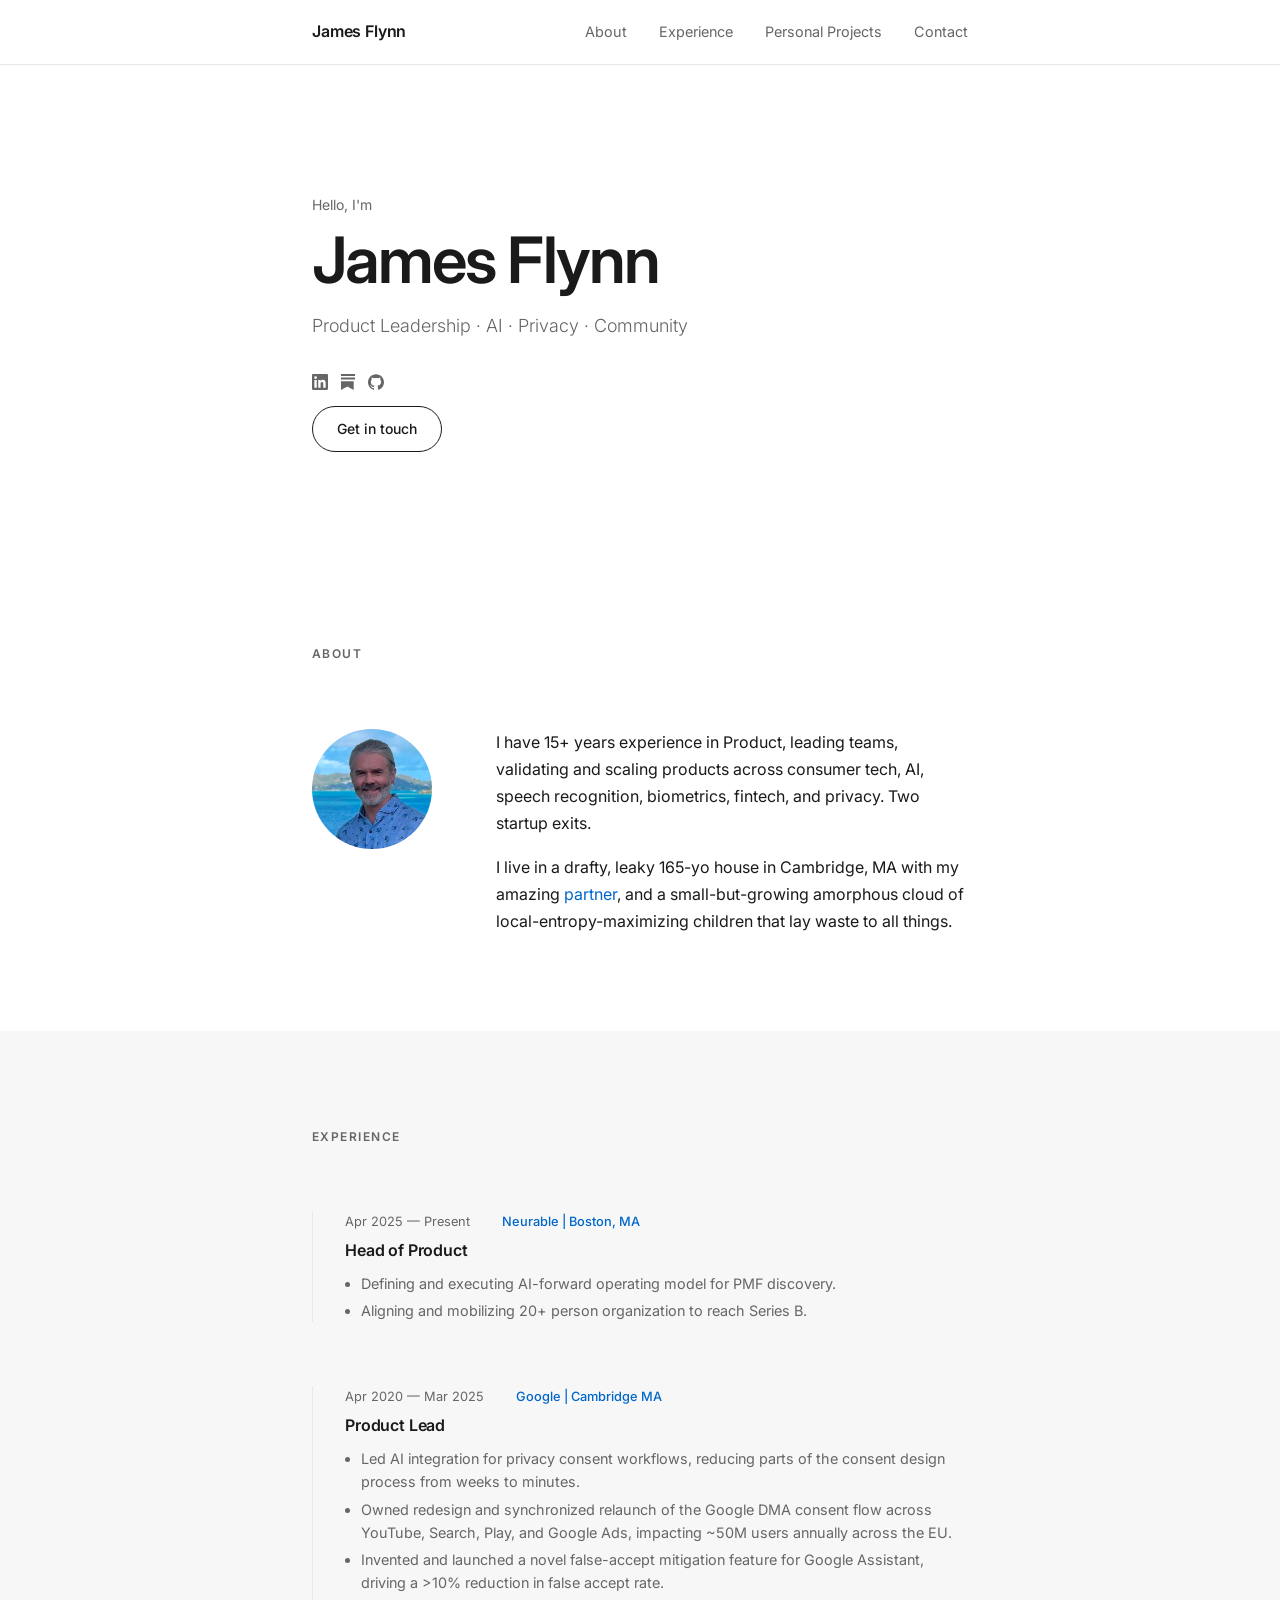
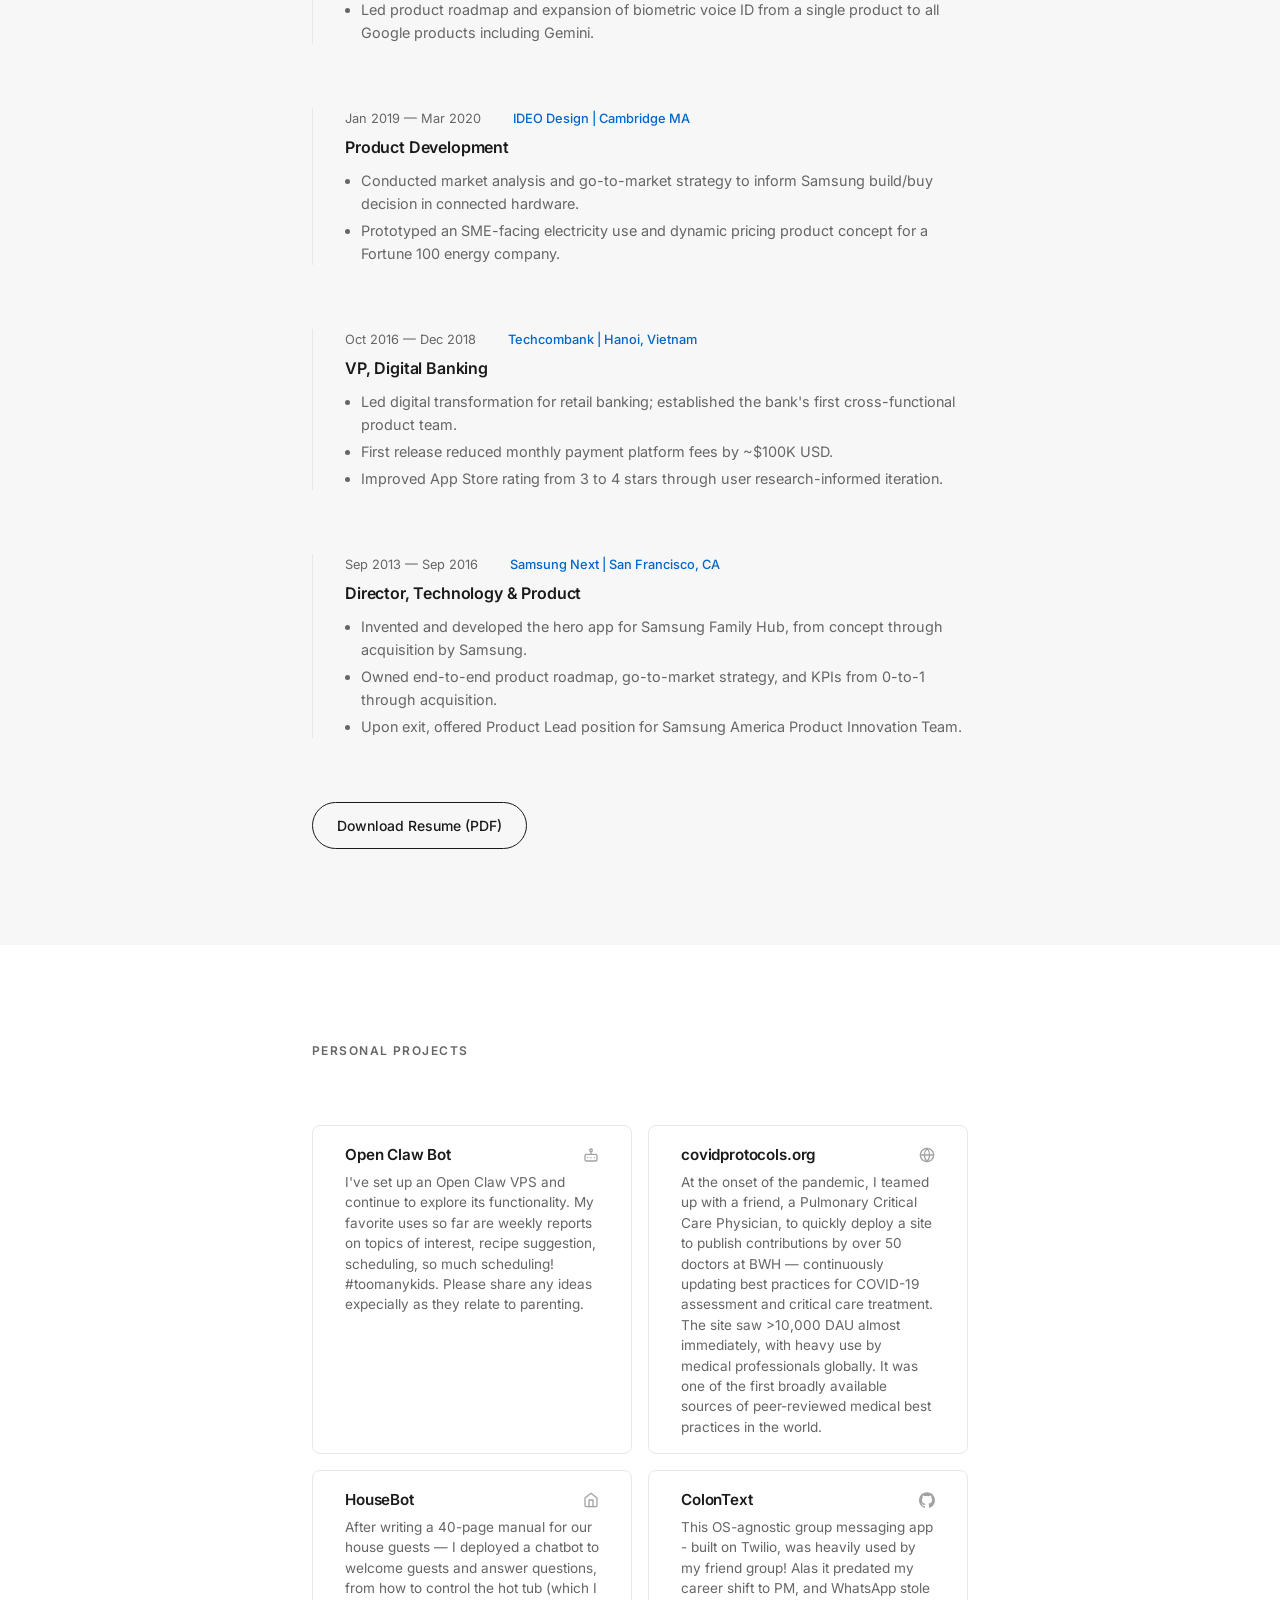
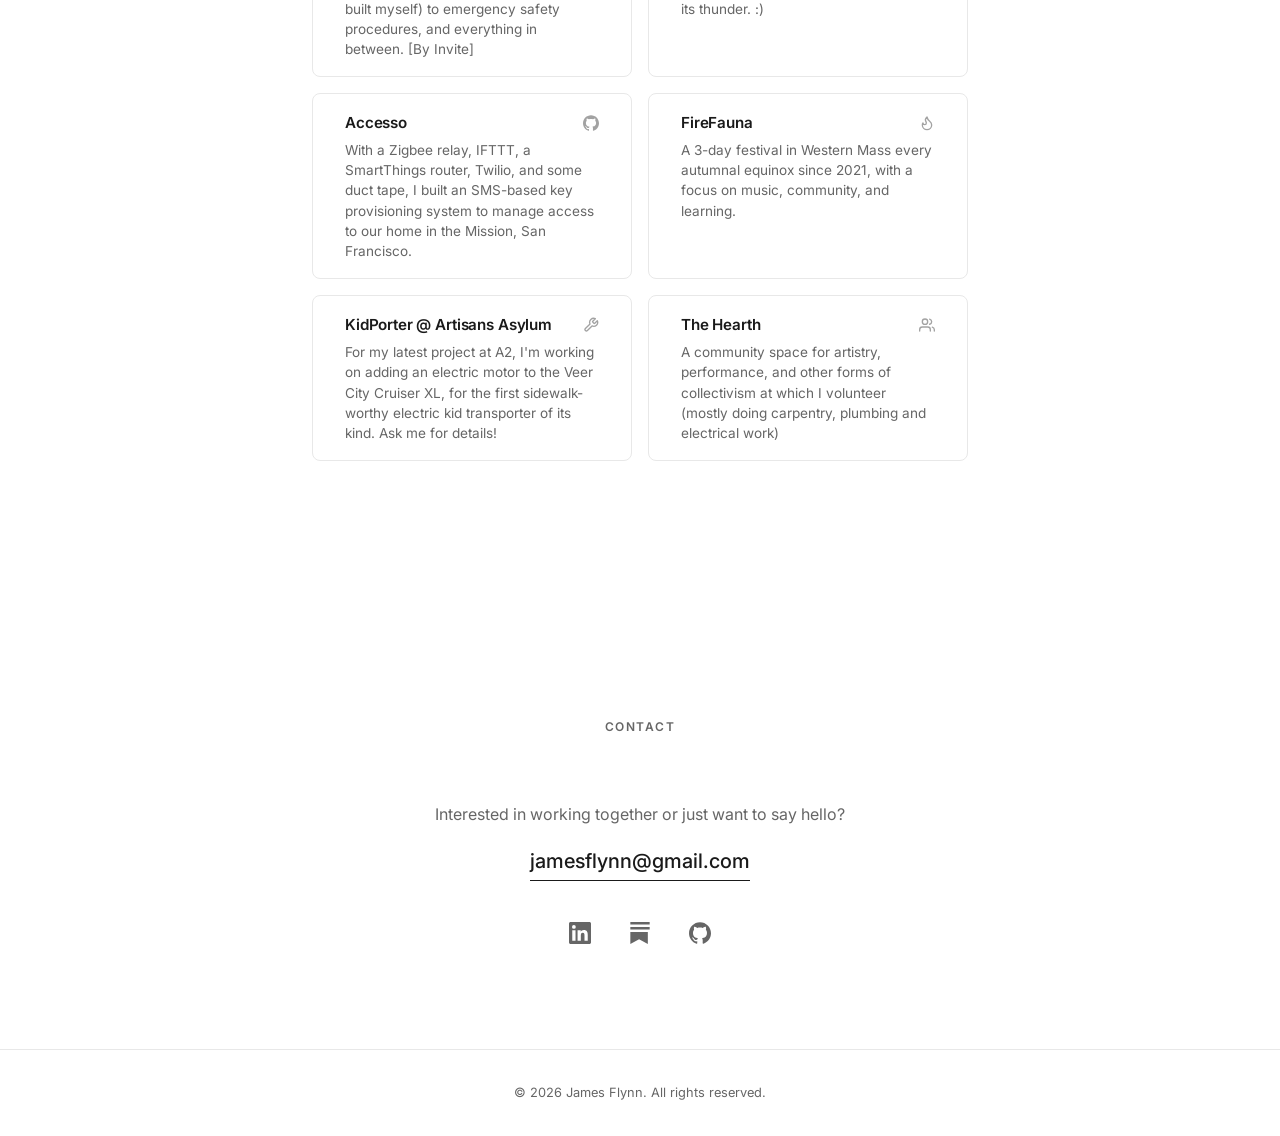
==== index.html @ 08abe05c "updates" ====
<!DOCTYPE html>
<html lang="en">
<head>
<!-- Google tag (gtag.js) -->
<script async src="https://www.googletagmanager.com/gtag/js?id=G-514E6JR3HV"></script>
<script>
  window.dataLayer = window.dataLayer || [];
  function gtag(){dataLayer.push(arguments);}
  gtag('js', new Date());

  gtag('config', 'G-514E6JR3HV');
</script>
  
  <meta charset="UTF-8">
  <meta name="viewport" content="width=device-width, initial-scale=1.0">
  <meta name="description" content="James Flynn — Product Leader &amp; AI Strategist">
  <title>James Flynn</title>
  <link rel="preconnect" href="https://fonts.googleapis.com">
  <link rel="preconnect" href="https://fonts.gstatic.com" crossorigin>
  <link href="https://fonts.googleapis.com/css2?family=Inter:wght@300;400;500;600&display=swap" rel="stylesheet">
  <link rel="stylesheet" href="style.css">
</head>
<body>

  <!-- Navigation -->
  <header class="site-header">
    <nav class="nav container">
      <a href="#" class="nav-logo">James Flynn</a>
      <button class="nav-toggle" aria-label="Toggle navigation" aria-expanded="false">
        <span></span>
        <span></span>
        <span></span>
      </button>
      <ul class="nav-links">
        <li><a href="#about">About</a></li>
        <li><a href="#experience">Experience</a></li>
        <li><a href="#projects">Personal Projects</a></li>
        <li><a href="#contact">Contact</a></li>
      </ul>
    </nav>
  </header>

  <main>

    <!-- Hero -->
    <section class="hero">
      <div class="container">
        <p class="hero-eyebrow">Hello, I'm</p>
        <h1 class="hero-name">James Flynn</h1>
        <p class="hero-tagline">Product Leadership · AI · Privacy · Community</p>
        <div class="hero-icons">
          <a href="https://linkedin.com/in/jamespatrickflynn" class="hero-icon" target="_blank" rel="noopener" aria-label="LinkedIn">
            <svg viewBox="0 0 24 24" fill="currentColor"><path d="M20.447 20.452h-3.554v-5.569c0-1.328-.027-3.037-1.852-3.037-1.853 0-2.136 1.445-2.136 2.939v5.667H9.351V9h3.414v1.561h.046c.477-.9 1.637-1.85 3.37-1.85 3.601 0 4.267 2.37 4.267 5.455v6.286zM5.337 7.433a2.062 2.062 0 0 1-2.063-2.065 2.064 2.064 0 1 1 2.063 2.065zm1.782 13.019H3.555V9h3.564v11.452zM22.225 0H1.771C.792 0 0 .774 0 1.729v20.542C0 23.227.792 24 1.771 24h20.451C23.2 24 24 23.227 24 22.271V1.729C24 .774 23.2 0 22.222 0h.003z"/></svg>
          </a>
          <a href="https://jamesflynn8.substack.com" class="hero-icon" target="_blank" rel="noopener" aria-label="Substack">
            <svg viewBox="0 0 24 24" fill="currentColor"><path d="M22.539 8.242H1.46V5.406h21.08v2.836zM1.46 10.812V24l9.56-5.26L20.54 24V10.812H1.46zM22.54 0H1.46v2.836h21.08V0z"/></svg>
          </a>
          <a href="https://github.com/jamesflynn" class="hero-icon" target="_blank" rel="noopener" aria-label="GitHub">
            <svg viewBox="0 0 24 24" fill="currentColor"><path d="M12 .297c-6.63 0-12 5.373-12 12 0 5.303 3.438 9.8 8.205 11.385.6.113.82-.258.82-.577 0-.285-.01-1.04-.015-2.04-3.338.724-4.042-1.61-4.042-1.61C4.422 18.07 3.633 17.7 3.633 17.7c-1.087-.744.084-.729.084-.729 1.205.084 1.838 1.236 1.838 1.236 1.07 1.835 2.809 1.305 3.495.998.108-.776.417-1.305.76-1.605-2.665-.3-5.466-1.332-5.466-5.93 0-1.31.465-2.38 1.235-3.22-.135-.303-.54-1.523.105-3.176 0 0 1.005-.322 3.3 1.23.96-.267 1.98-.399 3-.405 1.02.006 2.04.138 3 .405 2.28-1.552 3.285-1.23 3.285-1.23.645 1.653.24 2.873.12 3.176.765.84 1.23 1.91 1.23 3.22 0 4.61-2.805 5.625-5.475 5.92.42.36.81 1.096.81 2.22 0 1.606-.015 2.896-.015 3.286 0 .315.21.69.825.57C20.565 22.092 24 17.592 24 12.297c0-6.627-5.373-12-12-12"/></svg>
          </a>
        </div>
        <a href="#contact" class="btn">Get in touch</a>
      </div>
    </section>

    <!-- About -->
    <section id="about" class="section">
      <div class="container">
        <h2 class="section-title">About</h2>
        <div class="about-grid">
          <div class="about-photo">
            <img src="assets/profile.jpg" alt="James Flynn" class="profile-img">
          </div>
          <div class="about-text">
            <p>
              I have 15+ years experience in Product, leading teams, validating and scaling products across consumer tech,
              AI, speech recognition, biometrics, fintech, and privacy. Two startup exits.
            </p>
            <p>
              I live in a drafty, leaky 165-yo house in Cambridge, MA with my amazing <a href="http://www.zoecullen.com">partner</a>, and a small-but-growing amorphous cloud of local-entropy-maximizing children that lay waste to all things.
            </p>
          </div>
        </div>
      </div>
    </section>

    <!-- Experience -->
    <section id="experience" class="section section-alt">
      <div class="container">
        <h2 class="section-title">Experience</h2>
        <ol class="timeline" reversed>

          <li class="timeline-item">
            <div class="timeline-meta">
              <span class="timeline-date">Apr 2025 — Present</span>
              <span class="timeline-company">Neurable | Boston, MA</span>
            </div>
            <h3 class="timeline-role">Head of Product</h3>
            <ul class="timeline-bullets">
              <li>Defining and executing AI-forward operating model for PMF discovery.</li>
              <li>Aligning and mobilizing 20+ person organization to reach Series B.</li>
            </ul>
          </li>

          <li class="timeline-item">
            <div class="timeline-meta">
              <span class="timeline-date">Apr 2020 — Mar 2025</span>
              <span class="timeline-company">Google | Cambridge MA</span>
            </div>
            <h3 class="timeline-role">Product Lead</h3>
            <ul class="timeline-bullets">
              <li>Led AI integration for privacy consent workflows, reducing parts of the consent design process from weeks to minutes.</li>
              <li>Owned redesign and synchronized relaunch of the Google DMA consent flow across YouTube, Search, Play, and Google Ads, impacting ~50M users annually across the EU.</li>
              <li>Invented and launched a novel false-accept mitigation feature for Google Assistant, driving a &gt;10% reduction in false accept rate.</li>
              <li>Led product roadmap and expansion of biometric voice ID from a single product to all Google products including Gemini.</li>
            </ul>
          </li>

          <li class="timeline-item">
            <div class="timeline-meta">
              <span class="timeline-date">Jan 2019 — Mar 2020</span>
              <span class="timeline-company">IDEO Design | Cambridge MA</span>
            </div>
            <h3 class="timeline-role">Product Development</h3>
            <ul class="timeline-bullets">
              <li>Conducted market analysis and go-to-market strategy to inform Samsung build/buy decision in connected hardware.</li>
              <li>Prototyped an SME-facing electricity use and dynamic pricing product concept for a Fortune 100 energy company.</li>
            </ul>
          </li>

          <li class="timeline-item">
            <div class="timeline-meta">
              <span class="timeline-date">Oct 2016 — Dec 2018</span>
              <span class="timeline-company">Techcombank | Hanoi, Vietnam</span>
            </div>
            <h3 class="timeline-role">VP, Digital Banking</h3>
            <ul class="timeline-bullets">
              <li>Led digital transformation for retail banking; established the bank's first cross-functional product team.</li>
              <li>First release reduced monthly payment platform fees by ~$100K USD.</li>
              <li>Improved App Store rating from 3 to 4 stars through user research-informed iteration.</li>
            </ul>
          </li>

          <li class="timeline-item">
            <div class="timeline-meta">
              <span class="timeline-date">Sep 2013 — Sep 2016</span>
              <span class="timeline-company">Samsung Next | San Francisco, CA</span>
            </div>
            <h3 class="timeline-role">Director, Technology &amp; Product</h3>
            <ul class="timeline-bullets">
              <li>Invented and developed the hero app for Samsung Family Hub, from concept through acquisition by Samsung.</li>
              <li>Owned end-to-end product roadmap, go-to-market strategy, and KPIs from 0-to-1 through acquisition.</li>
              <li>Upon exit, offered Product Lead position for Samsung America Product Innovation Team.</li>
            </ul>
          </li>

        </ol>
        <a href="assets/James_Flynn_Resume.pdf" class="btn resume-btn" target="_blank" rel="noopener">
          Download Resume (PDF)
        </a>
      </div>
    </section>

    <!-- Projects -->
    <section id="projects" class="section">
      <div class="container">
        <h2 class="section-title"> Personal Projects</h2>

        <div class="projects-grid">

          <a href="https://nerdyparentsclub.org/" class="project-card project-card-link" target="_blank" rel="noopener">
            <div class="project-card-header">
              <h4 class="project-name">Open Claw Bot</h4>
              <!-- robot icon -->
              <svg class="project-icon" viewBox="0 0 24 24" fill="none" stroke="currentColor" stroke-width="2" stroke-linecap="round" stroke-linejoin="round" aria-hidden="true"><rect x="3" y="11" width="18" height="10" rx="2"/><circle cx="12" cy="5" r="2"/><line x1="12" y1="7" x2="12" y2="11"/><line x1="7" y1="16" x2="7" y2="16"/><line x1="12" y1="16" x2="12" y2="16"/><line x1="17" y1="16" x2="17" y2="16"/></svg>
            </div>
            <p class="project-desc">I've set up an Open Claw VPS and continue to explore its functionality. My favorite uses so far are weekly reports on topics of interest, recipe suggestion, scheduling, so much scheduling! #toomanykids. Please share any ideas expecially as they relate to parenting.</p>
          </a>

          <a href="https://covidprotocols.org" class="project-card project-card-link" target="_blank" rel="noopener">
            <div class="project-card-header">
              <h4 class="project-name">covidprotocols.org</h4>
              <!-- globe/web icon -->
              <svg class="project-icon" viewBox="0 0 24 24" fill="none" stroke="currentColor" stroke-width="2" stroke-linecap="round" stroke-linejoin="round" aria-hidden="true"><circle cx="12" cy="12" r="10"/><line x1="2" y1="12" x2="22" y2="12"/><path d="M12 2a15.3 15.3 0 0 1 4 10 15.3 15.3 0 0 1-4 10 15.3 15.3 0 0 1-4-10 15.3 15.3 0 0 1 4-10z"/></svg>
            </div>
            <p class="project-desc">At the onset of the pandemic, I teamed up with a friend, a Pulmonary Critical Care Physician, to quickly deploy a site to publish contributions by over 50 doctors at BWH — continuously updating best practices for COVID-19 assessment and critical care treatment. The site saw >10,000 DAU almost immediately, with heavy use by medical professionals globally. It was one of the first broadly available sources of peer-reviewed medical best practices in the world.</p>
          </a>

          <div class="project-card">
            <div class="project-card-header">
              <h4 class="project-name">HouseBot</h4>
              <!-- house icon -->
              <svg class="project-icon" viewBox="0 0 24 24" fill="none" stroke="currentColor" stroke-width="2" stroke-linecap="round" stroke-linejoin="round" aria-hidden="true"><path d="M3 9l9-7 9 7v11a2 2 0 0 1-2 2H5a2 2 0 0 1-2-2z"/><polyline points="9 22 9 12 15 12 15 22"/></svg>
            </div>
            <p class="project-desc">After writing a 40-page manual for our house guests — I deployed a chatbot to welcome guests and answer questions, from how to control the hot tub (which I built myself) to emergency safety procedures, and everything in between. [By Invite]</p>
          </div>

          <a href="https://github.com/jamesflynn/colontext" class="project-card project-card-link" target="_blank" rel="noopener">
            <div class="project-card-header">
              <h4 class="project-name">ColonText</h4>
              <svg class="project-icon" viewBox="0 0 24 24" fill="currentColor" aria-hidden="true"><path d="M12 .297c-6.63 0-12 5.373-12 12 0 5.303 3.438 9.8 8.205 11.385.6.113.82-.258.82-.577 0-.285-.01-1.04-.015-2.04-3.338.724-4.042-1.61-4.042-1.61C4.422 18.07 3.633 17.7 3.633 17.7c-1.087-.744.084-.729.084-.729 1.205.084 1.838 1.236 1.838 1.236 1.07 1.835 2.809 1.305 3.495.998.108-.776.417-1.305.76-1.605-2.665-.3-5.466-1.332-5.466-5.93 0-1.31.465-2.38 1.235-3.22-.135-.303-.54-1.523.105-3.176 0 0 1.005-.322 3.3 1.23.96-.267 1.98-.399 3-.405 1.02.006 2.04.138 3 .405 2.28-1.552 3.285-1.23 3.285-1.23.645 1.653.24 2.873.12 3.176.765.84 1.23 1.91 1.23 3.22 0 4.61-2.805 5.625-5.475 5.92.42.36.81 1.096.81 2.22 0 1.606-.015 2.896-.015 3.286 0 .315.21.69.825.57C20.565 22.092 24 17.592 24 12.297c0-6.627-5.373-12-12-12"/></svg>
            </div>
            <p class="project-desc">This OS-agnostic group messaging app - built on Twilio, was heavily used by my friend group! Alas it predated my career shift to PM, and WhatsApp stole its thunder. :)</p>
          </a>

          <a href="https://github.com/jamesflynn/accesso" class="project-card project-card-link" target="_blank" rel="noopener">
            <div class="project-card-header">
              <h4 class="project-name">Accesso</h4>
              <svg class="project-icon" viewBox="0 0 24 24" fill="currentColor" aria-hidden="true"><path d="M12 .297c-6.63 0-12 5.373-12 12 0 5.303 3.438 9.8 8.205 11.385.6.113.82-.258.82-.577 0-.285-.01-1.04-.015-2.04-3.338.724-4.042-1.61-4.042-1.61C4.422 18.07 3.633 17.7 3.633 17.7c-1.087-.744.084-.729.084-.729 1.205.084 1.838 1.236 1.838 1.236 1.07 1.835 2.809 1.305 3.495.998.108-.776.417-1.305.76-1.605-2.665-.3-5.466-1.332-5.466-5.93 0-1.31.465-2.38 1.235-3.22-.135-.303-.54-1.523.105-3.176 0 0 1.005-.322 3.3 1.23.96-.267 1.98-.399 3-.405 1.02.006 2.04.138 3 .405 2.28-1.552 3.285-1.23 3.285-1.23.645 1.653.24 2.873.12 3.176.765.84 1.23 1.91 1.23 3.22 0 4.61-2.805 5.625-5.475 5.92.42.36.81 1.096.81 2.22 0 1.606-.015 2.896-.015 3.286 0 .315.21.69.825.57C20.565 22.092 24 17.592 24 12.297c0-6.627-5.373-12-12-12"/></svg>
            </div>
            <p class="project-desc">With a Zigbee relay, IFTTT, a SmartThings router, Twilio, and some duct tape, I built an SMS-based key provisioning system to manage access to our home in the Mission, San Francisco.</p>
          </a>

          <div class="project-card">
            <div class="project-card-header">
              <h4 class="project-name">FireFauna</h4>
              <!-- flame icon -->
              <svg class="project-icon" viewBox="0 0 24 24" fill="none" stroke="currentColor" stroke-width="2" stroke-linecap="round" stroke-linejoin="round" aria-hidden="true"><path d="M8.5 14.5A2.5 2.5 0 0 0 11 12c0-1.38-.5-2-1-3-1.072-2.143-.224-4.054 2-6 .5 2.5 2 4.9 4 6.5 2 1.6 3 3.5 3 5.5a7 7 0 1 1-14 0c0-1.153.433-2.294 1-3a2.5 2.5 0 0 0 2.5 2.5z"/></svg>
            </div>
            <p class="project-desc">A 3-day festival in Western Mass every autumnal equinox since 2021, with a focus on music, community, and learning.</p>
          </div>

          <a href="https://www.artisansasylum.com" class="project-card project-card-link" target="_blank" rel="noopener">
            <div class="project-card-header">
              <h4 class="project-name">KidPorter @ Artisans Asylum</h4>
              <!-- wrench icon -->
              <svg class="project-icon" viewBox="0 0 24 24" fill="none" stroke="currentColor" stroke-width="2" stroke-linecap="round" stroke-linejoin="round" aria-hidden="true"><path d="M14.7 6.3a1 1 0 0 0 0 1.4l1.6 1.6a1 1 0 0 0 1.4 0l3.77-3.77a6 6 0 0 1-7.94 7.94l-6.91 6.91a2.12 2.12 0 0 1-3-3l6.91-6.91a6 6 0 0 1 7.94-7.94l-3.76 3.76z"/></svg>
            </div>
            <p class="project-desc">For my latest project at A2, I'm working on adding an electric motor to the Veer City Cruiser XL, for the first sidewalk-worthy electric kid transporter of its kind. Ask me for details!</p>
          </a>

          <a href="https://thehearth.club" class="project-card project-card-link" target="_blank" rel="noopener">
            <div class="project-card-header">
              <h4 class="project-name">The Hearth</h4>
              <!-- users/community icon -->
              <svg class="project-icon" viewBox="0 0 24 24" fill="none" stroke="currentColor" stroke-width="2" stroke-linecap="round" stroke-linejoin="round" aria-hidden="true"><path d="M17 21v-2a4 4 0 0 0-4-4H5a4 4 0 0 0-4 4v2"/><circle cx="9" cy="7" r="4"/><path d="M23 21v-2a4 4 0 0 0-3-3.87"/><path d="M16 3.13a4 4 0 0 1 0 7.75"/></svg>
            </div>
            <p class="project-desc">A community space for artistry, performance, and other forms of collectivism at which I volunteer (mostly doing carpentry, plumbing and electrical work)</p>
          </a>

        </div>
      </div>
    </section>

    <!-- Contact -->
    <section id="contact" class="section">
      <div class="container contact-container">
        <h2 class="section-title">Contact</h2>
        <p class="contact-intro">
          Interested in working together or just want to say hello?
        </p>
        <a href="mailto:jamesflynn@gmail.com" class="contact-email">jamesflynn@gmail.com</a>
        <div class="contact-icons">
          <a href="https://linkedin.com/in/jamespatrickflynn" class="contact-icon" target="_blank" rel="noopener" aria-label="LinkedIn">
            <svg viewBox="0 0 24 24" fill="currentColor"><path d="M20.447 20.452h-3.554v-5.569c0-1.328-.027-3.037-1.852-3.037-1.853 0-2.136 1.445-2.136 2.939v5.667H9.351V9h3.414v1.561h.046c.477-.9 1.637-1.85 3.37-1.85 3.601 0 4.267 2.37 4.267 5.455v6.286zM5.337 7.433a2.062 2.062 0 0 1-2.063-2.065 2.064 2.064 0 1 1 2.063 2.065zm1.782 13.019H3.555V9h3.564v11.452zM22.225 0H1.771C.792 0 0 .774 0 1.729v20.542C0 23.227.792 24 1.771 24h20.451C23.2 24 24 23.227 24 22.271V1.729C24 .774 23.2 0 22.222 0h.003z"/></svg>
          </a>
          <a href="https://jamesflynn8.substack.com" class="contact-icon" target="_blank" rel="noopener" aria-label="Substack">
            <svg viewBox="0 0 24 24" fill="currentColor"><path d="M22.539 8.242H1.46V5.406h21.08v2.836zM1.46 10.812V24l9.56-5.26L20.54 24V10.812H1.46zM22.54 0H1.46v2.836h21.08V0z"/></svg>
          </a>
          <a href="https://github.com/jamesflynn" class="contact-icon" target="_blank" rel="noopener" aria-label="GitHub">
            <svg viewBox="0 0 24 24" fill="currentColor"><path d="M12 .297c-6.63 0-12 5.373-12 12 0 5.303 3.438 9.8 8.205 11.385.6.113.82-.258.82-.577 0-.285-.01-1.04-.015-2.04-3.338.724-4.042-1.61-4.042-1.61C4.422 18.07 3.633 17.7 3.633 17.7c-1.087-.744.084-.729.084-.729 1.205.084 1.838 1.236 1.838 1.236 1.07 1.835 2.809 1.305 3.495.998.108-.776.417-1.305.76-1.605-2.665-.3-5.466-1.332-5.466-5.93 0-1.31.465-2.38 1.235-3.22-.135-.303-.54-1.523.105-3.176 0 0 1.005-.322 3.3 1.23.96-.267 1.98-.399 3-.405 1.02.006 2.04.138 3 .405 2.28-1.552 3.285-1.23 3.285-1.23.645 1.653.24 2.873.12 3.176.765.84 1.23 1.91 1.23 3.22 0 4.61-2.805 5.625-5.475 5.92.42.36.81 1.096.81 2.22 0 1.606-.015 2.896-.015 3.286 0 .315.21.69.825.57C20.565 22.092 24 17.592 24 12.297c0-6.627-5.373-12-12-12"/></svg>
          </a>
        </div>
      </div>
    </section>

  </main>

  <!-- Footer -->
  <footer class="site-footer">
    <div class="container">
      <p>&copy; <span id="year"></span> James Flynn. All rights reserved.</p>
    </div>
  </footer>

  <script src="script.js"></script>
</body>
</html>
---- style.css ----
/* ============================================================
   Design Tokens
   ============================================================ */
:root {
  --color-bg:        #ffffff;
  --color-text:      #1a1a1a;
  --color-muted:     #666666;
  --color-accent:    #0066cc;
  --color-accent-h:  #004fa3;
  --color-border:    #e8e8e8;
  --color-alt-bg:    #f7f7f7;

  --font-sans: 'Inter', system-ui, -apple-system, sans-serif;

  --max-w: 720px;
  --space-xs: 0.5rem;
  --space-sm: 1rem;
  --space-md: 2rem;
  --space-lg: 4rem;
  --space-xl: 6rem;

  --radius: 9999px;
  --transition: 150ms ease;
}

/* ============================================================
   Reset & Base
   ============================================================ */
*, *::before, *::after {
  box-sizing: border-box;
  margin: 0;
  padding: 0;
}

html {
  scroll-behavior: smooth;
  scroll-padding-top: 72px;
}

body {
  font-family: var(--font-sans);
  font-size: 1rem;
  line-height: 1.7;
  color: var(--color-text);
  background: var(--color-bg);
  -webkit-font-smoothing: antialiased;
}

img {
  display: block;
  max-width: 100%;
}

a {
  color: var(--color-accent);
  text-decoration: none;
  transition: color var(--transition);
}

a:hover {
  color: var(--color-accent-h);
}

ul, ol {
  list-style: none;
}

/* ============================================================
   Layout Utilities
   ============================================================ */
.container {
  width: 100%;
  max-width: var(--max-w);
  margin-inline: auto;
  padding-inline: var(--space-md);
}

.section {
  padding-block: var(--space-xl);
}

.section-alt {
  background: var(--color-alt-bg);
}

.section-title {
  font-size: 0.75rem;
  font-weight: 600;
  letter-spacing: 0.12em;
  text-transform: uppercase;
  color: var(--color-muted);
  margin-bottom: var(--space-lg);
}

/* ============================================================
   Navigation
   ============================================================ */
.site-header {
  position: sticky;
  top: 0;
  z-index: 100;
  background: rgba(255, 255, 255, 0.92);
  backdrop-filter: blur(8px);
  -webkit-backdrop-filter: blur(8px);
  border-bottom: 1px solid var(--color-border);
}

.nav {
  display: flex;
  align-items: center;
  justify-content: space-between;
  height: 64px;
}

.nav-logo {
  font-size: 1rem;
  font-weight: 600;
  color: var(--color-text);
  letter-spacing: -0.01em;
}

.nav-logo:hover {
  color: var(--color-text);
}

.nav-links {
  display: flex;
  gap: var(--space-md);
}

.nav-links a {
  font-size: 0.9rem;
  font-weight: 400;
  color: var(--color-muted);
  transition: color var(--transition);
}

.nav-links a:hover {
  color: var(--color-text);
}

/* Hamburger */
.nav-toggle {
  display: none;
  flex-direction: column;
  gap: 5px;
  background: none;
  border: none;
  cursor: pointer;
  padding: var(--space-xs);
}

.nav-toggle span {
  display: block;
  width: 22px;
  height: 1.5px;
  background: var(--color-text);
  transition: transform var(--transition), opacity var(--transition);
}

/* Open state */
.nav-toggle[aria-expanded="true"] span:nth-child(1) {
  transform: translateY(6.5px) rotate(45deg);
}
.nav-toggle[aria-expanded="true"] span:nth-child(2) {
  opacity: 0;
}
.nav-toggle[aria-expanded="true"] span:nth-child(3) {
  transform: translateY(-6.5px) rotate(-45deg);
}

/* ============================================================
   Hero
   ============================================================ */
.hero {
  padding-block: var(--space-xl);
  padding-top: calc(var(--space-xl) + var(--space-md));
}

.hero-eyebrow {
  font-size: 0.875rem;
  color: var(--color-muted);
  margin-bottom: var(--space-xs);
}

.hero-name {
  font-size: clamp(2.5rem, 6vw, 4rem);
  font-weight: 600;
  letter-spacing: -0.03em;
  line-height: 1.1;
  color: var(--color-text);
  margin-bottom: var(--space-sm);
}

.hero-tagline {
  font-size: 1.125rem;
  color: var(--color-muted);
  font-weight: 300;
  margin-bottom: var(--space-md);
}

/* Hero social icons */
.hero-icons {
  display: flex;
  gap: 0.75rem;
  margin-bottom: var(--space-sm);
}

.hero-icon {
  display: flex;
  align-items: center;
  justify-content: center;
  color: var(--color-muted);
  transition: color var(--transition);
}

.hero-icon svg {
  width: 16px;
  height: 16px;
}

.hero-icon:hover {
  color: var(--color-text);
}

/* ============================================================
   Button
   ============================================================ */
.btn {
  display: inline-block;
  padding: 0.65rem 1.5rem;
  border: 1.5px solid var(--color-text);
  border-radius: var(--radius);
  font-size: 0.875rem;
  font-weight: 500;
  color: var(--color-text);
  transition: background var(--transition), color var(--transition);
}

.btn:hover {
  background: var(--color-text);
  color: var(--color-bg);
}

/* ============================================================
   About
   ============================================================ */
.about-grid {
  display: grid;
  grid-template-columns: auto 1fr;
  gap: var(--space-lg);
  align-items: start;
}

.profile-img {
  width: 120px;
  height: 120px;
  border-radius: 50%;
  object-fit: cover;
}

.about-text p + p {
  margin-top: var(--space-sm);
}

.about-text p {
  color: var(--color-text);
}

/* ============================================================
   Experience / Timeline
   ============================================================ */
.timeline {
  display: flex;
  flex-direction: column;
  gap: var(--space-lg);
}

.timeline-item {
  padding-left: var(--space-md);
  border-left: 1.5px solid var(--color-border);
}

.timeline-meta {
  display: flex;
  flex-wrap: wrap;
  gap: 0.5rem var(--space-md);
  margin-bottom: 0.25rem;
}

.timeline-date {
  font-size: 0.8rem;
  color: var(--color-muted);
  font-weight: 400;
}

.timeline-company {
  font-size: 0.8rem;
  color: var(--color-accent);
  font-weight: 500;
}

.timeline-role {
  font-size: 1rem;
  font-weight: 600;
  margin-bottom: 0.5rem;
  letter-spacing: -0.01em;
}

.timeline-bullets {
  list-style: disc;
  padding-left: var(--space-sm);
}

.timeline-bullets li {
  font-size: 0.9rem;
  color: var(--color-muted);
  line-height: 1.6;
}

.timeline-bullets li + li {
  margin-top: 0.25rem;
}

/* ============================================================
   Projects
   ============================================================ */
.projects-subtitle {
  font-size: 0.95rem;
  font-weight: 600;
  color: var(--color-text);
  margin-bottom: var(--space-sm);
  letter-spacing: -0.01em;
}

.projects-grid {
  display: grid;
  grid-template-columns: 1fr 1fr;
  gap: var(--space-sm);
  margin-bottom: var(--space-lg);
}

.project-card {
  padding: var(--space-sm) var(--space-md);
  border: 1px solid var(--color-border);
  border-radius: 8px;
  transition: border-color var(--transition);
}

.project-card:hover {
  border-color: var(--color-muted);
}

.project-card-link {
  display: block;
  color: inherit;
  text-decoration: none;
}

.project-card-header {
  display: flex;
  align-items: center;
  justify-content: space-between;
  margin-bottom: 0.25rem;
}

.project-card-header .project-name {
  margin-bottom: 0;
}

.project-icon {
  width: 16px;
  height: 16px;
  color: var(--color-muted);
  flex-shrink: 0;
  opacity: 0.6;
}

.project-card:hover .project-icon {
  opacity: 1;
}

.project-name {
  font-size: 0.95rem;
  font-weight: 600;
  color: var(--color-text);
  margin-bottom: 0.25rem;
  letter-spacing: -0.01em;
}

.project-desc {
  font-size: 0.85rem;
  color: var(--color-muted);
  line-height: 1.5;
}

@media (max-width: 640px) {
  .projects-grid {
    grid-template-columns: 1fr;
  }
}

/* Resume download */
.resume-btn {
  margin-top: var(--space-lg);
}

/* ============================================================
   Contact
   ============================================================ */
.contact-container {
  text-align: center;
}

.contact-intro {
  color: var(--color-muted);
  margin-bottom: var(--space-sm);
}

.contact-email {
  display: inline-block;
  font-size: 1.25rem;
  font-weight: 500;
  color: var(--color-text);
  border-bottom: 1.5px solid var(--color-text);
  padding-bottom: 2px;
  margin-bottom: var(--space-md);
  transition: color var(--transition), border-color var(--transition);
}

.contact-email:hover {
  color: var(--color-accent);
  border-color: var(--color-accent);
}

.contact-icons {
  display: flex;
  justify-content: center;
  gap: 1.25rem;
}

.contact-icon {
  display: flex;
  align-items: center;
  justify-content: center;
  width: 40px;
  height: 40px;
  color: var(--color-muted);
  transition: color var(--transition), transform var(--transition);
}

.contact-icon svg {
  width: 22px;
  height: 22px;
}

.contact-icon:hover {
  color: var(--color-text);
  transform: translateY(-2px);
}

/* ============================================================
   Footer
   ============================================================ */
.site-footer {
  border-top: 1px solid var(--color-border);
  padding-block: var(--space-md);
}

.site-footer p {
  font-size: 0.8rem;
  color: var(--color-muted);
  text-align: center;
}

/* ============================================================
   Responsive — Mobile
   ============================================================ */
@media (max-width: 640px) {
  .nav-toggle {
    display: flex;
  }

  .nav-links {
    display: none;
    position: absolute;
    top: 65px;
    left: 0;
    right: 0;
    background: var(--color-bg);
    border-bottom: 1px solid var(--color-border);
    flex-direction: column;
    gap: 0;
    padding-block: var(--space-sm);
  }

  .nav-links.open {
    display: flex;
  }

  .nav-links li {
    padding-inline: var(--space-md);
    padding-block: 0.6rem;
  }

  .nav-links a {
    font-size: 1rem;
  }

  .hero-name {
    font-size: 2.25rem;
  }

  .about-grid {
    grid-template-columns: 1fr;
    gap: var(--space-md);
  }

  .profile-img {
    width: 96px;
    height: 96px;
  }

  .section {
    padding-block: var(--space-lg);
  }
}
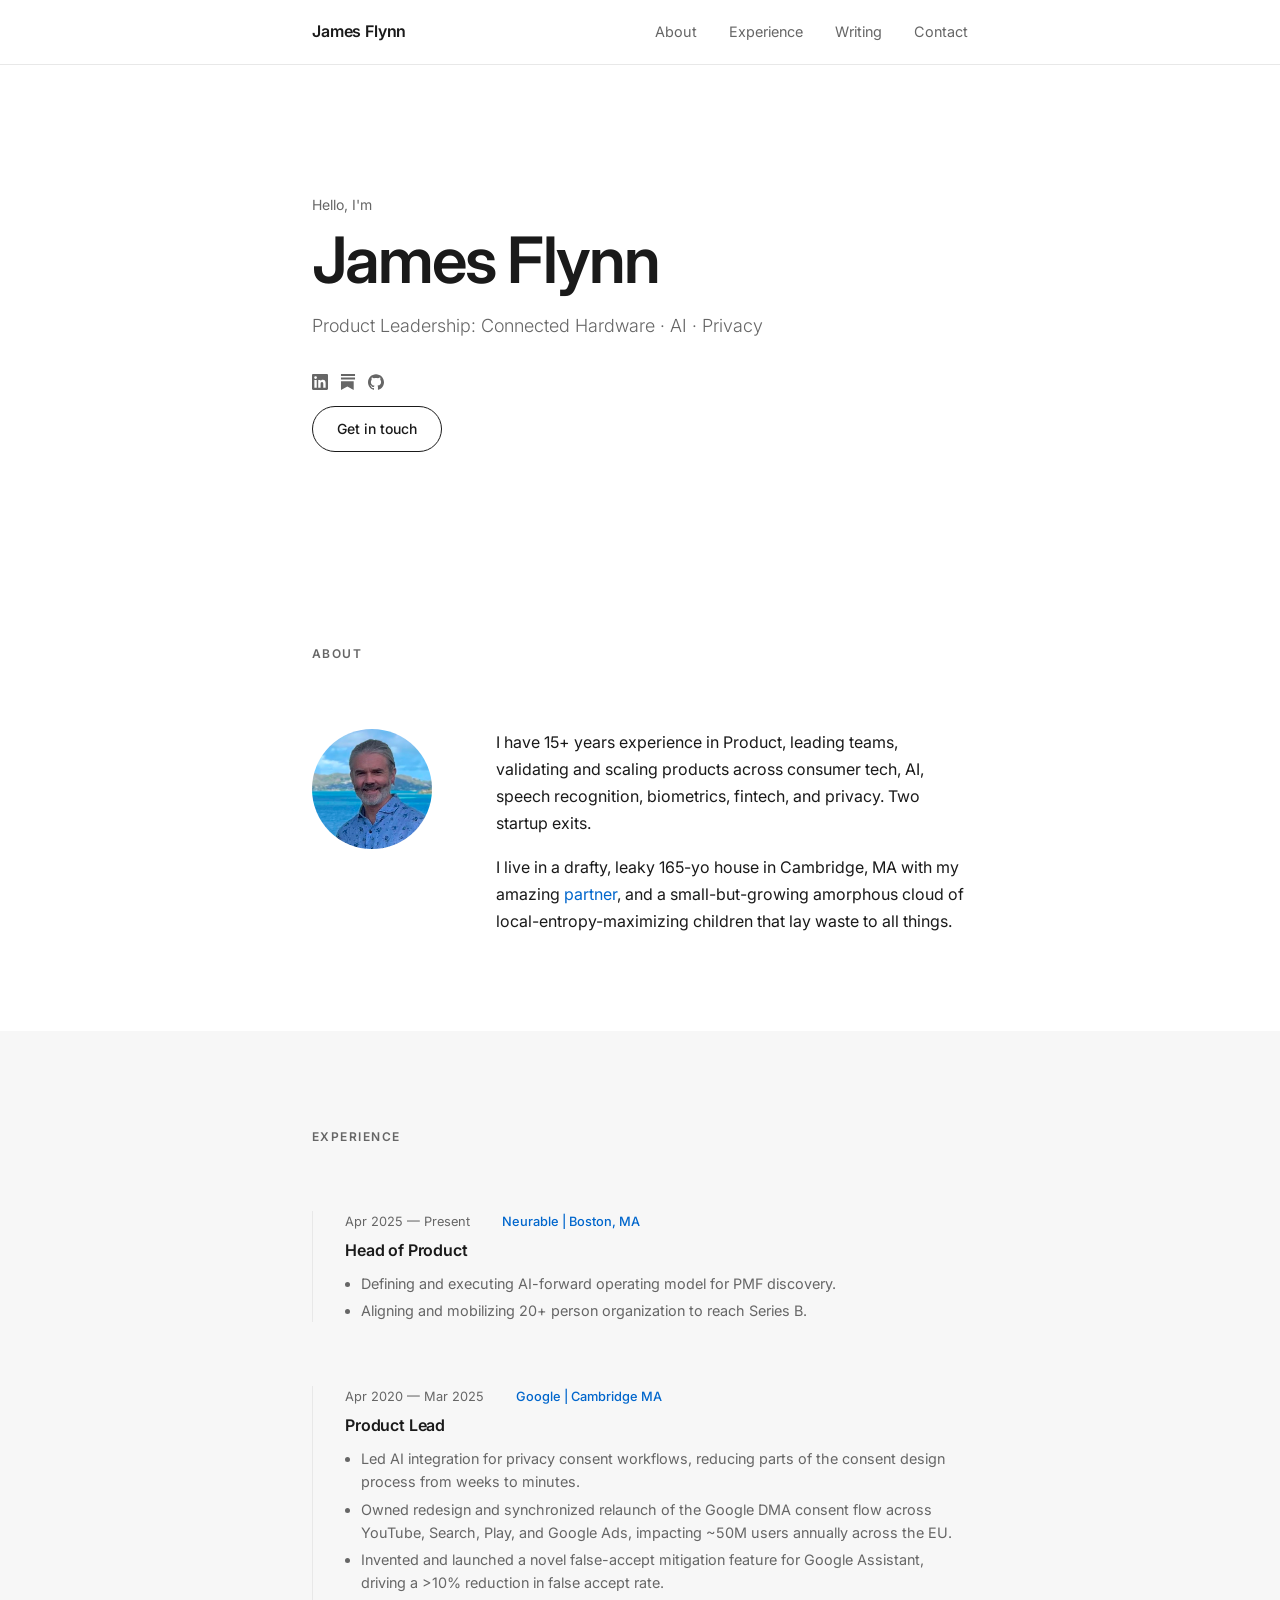
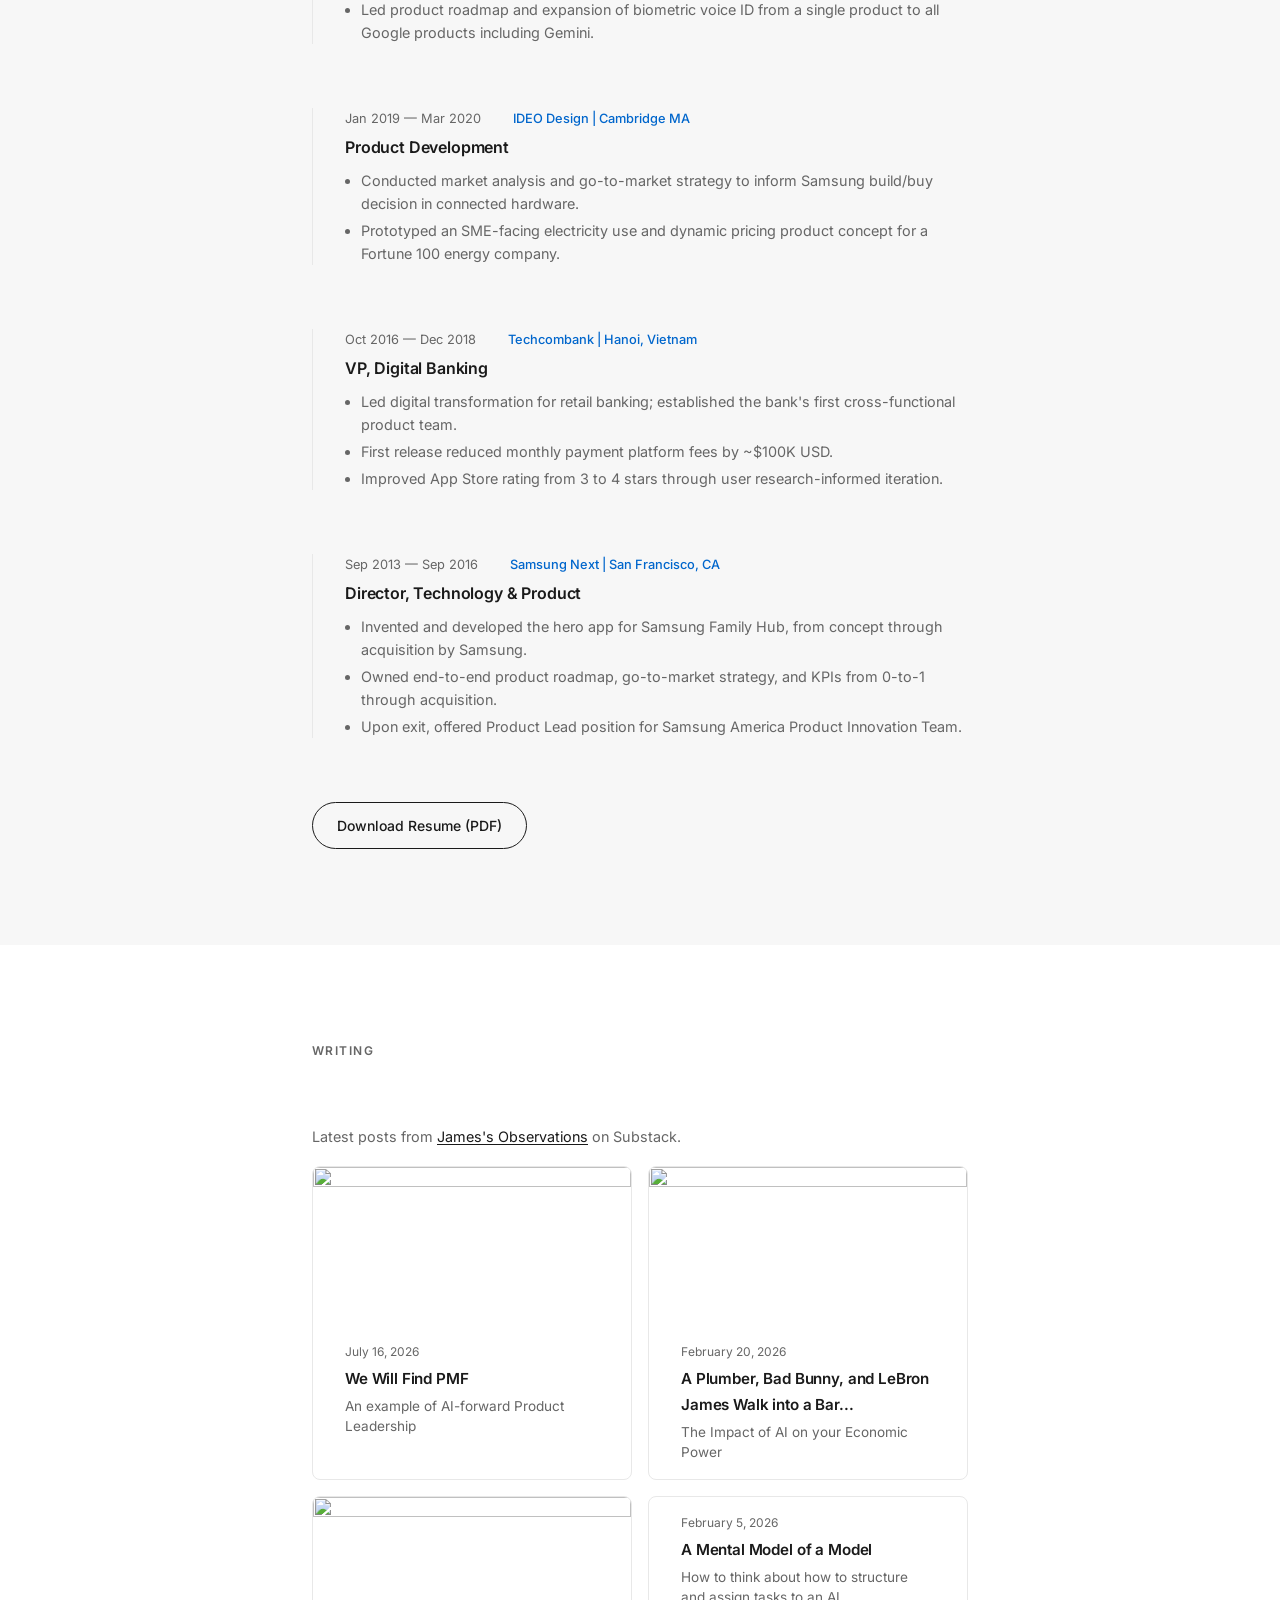
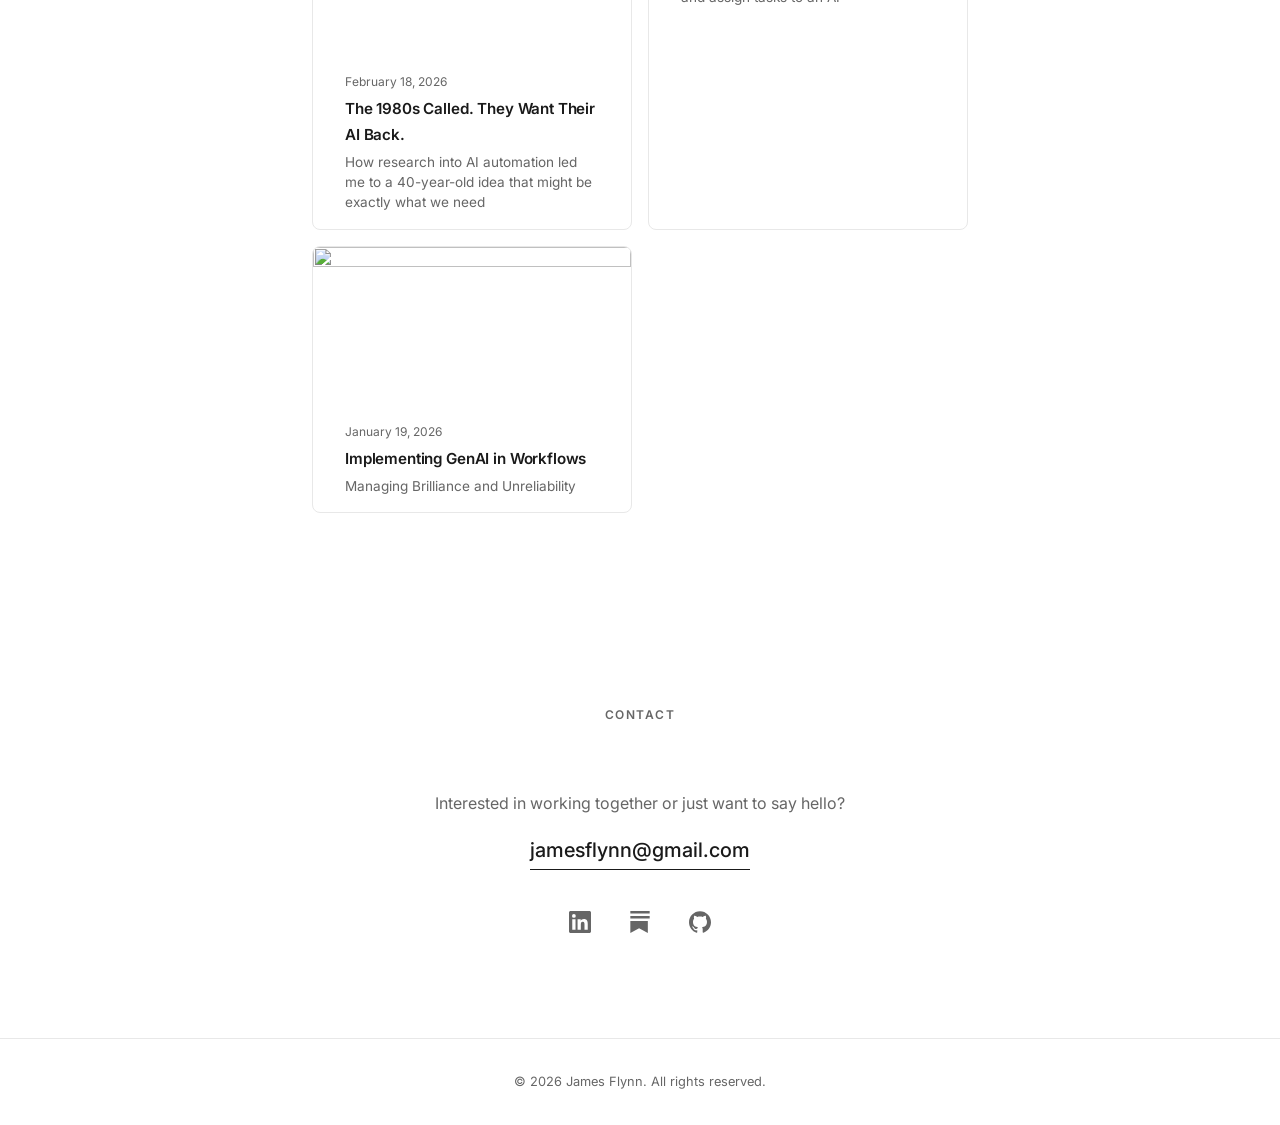
==== commit a9f8bea8: "Replace Personal Projects with auto-updating Substack Writing section; update hero tagline Co-Author" ====
--- a/index.html
+++ b/index.html
@@ -13,7 +13,7 @@
   
   <meta charset="UTF-8">
   <meta name="viewport" content="width=device-width, initial-scale=1.0">
-  <meta name="description" content="James Flynn — Product Leader &amp; AI Strategist">
+  <meta name="description" content="James Flynn — Product Leadership: Connected Hardware · AI · Privacy">
   <title>James Flynn</title>
   <link rel="preconnect" href="https://fonts.googleapis.com">
   <link rel="preconnect" href="https://fonts.gstatic.com" crossorigin>
@@ -34,7 +34,7 @@
       <ul class="nav-links">
         <li><a href="#about">About</a></li>
         <li><a href="#experience">Experience</a></li>
-        <li><a href="#projects">Personal Projects</a></li>
+        <li><a href="#writing">Writing</a></li>
         <li><a href="#contact">Contact</a></li>
       </ul>
     </nav>
@@ -47,7 +47,7 @@
       <div class="container">
         <p class="hero-eyebrow">Hello, I'm</p>
         <h1 class="hero-name">James Flynn</h1>
-        <p class="hero-tagline">Product Leadership · AI · Privacy · Community</p>
+        <p class="hero-tagline">Product Leadership: Connected Hardware · AI · Privacy</p>
         <div class="hero-icons">
           <a href="https://linkedin.com/in/jamespatrickflynn" class="hero-icon" target="_blank" rel="noopener" aria-label="LinkedIn">
             <svg viewBox="0 0 24 24" fill="currentColor"><path d="M20.447 20.452h-3.554v-5.569c0-1.328-.027-3.037-1.852-3.037-1.853 0-2.136 1.445-2.136 2.939v5.667H9.351V9h3.414v1.561h.046c.477-.9 1.637-1.85 3.37-1.85 3.601 0 4.267 2.37 4.267 5.455v6.286zM5.337 7.433a2.062 2.062 0 0 1-2.063-2.065 2.064 2.064 0 1 1 2.063 2.065zm1.782 13.019H3.555V9h3.564v11.452zM22.225 0H1.771C.792 0 0 .774 0 1.729v20.542C0 23.227.792 24 1.771 24h20.451C23.2 24 24 23.227 24 22.271V1.729C24 .774 23.2 0 22.222 0h.003z"/></svg>
@@ -161,84 +161,12 @@
       </div>
     </section>
 
-    <!-- Projects -->
-    <section id="projects" class="section">
-      <div class="container">
-        <h2 class="section-title"> Personal Projects</h2>
-
-        <div class="projects-grid">
-
-          <a href="https://nerdyparentsclub.org/" class="project-card project-card-link" target="_blank" rel="noopener">
-            <div class="project-card-header">
-              <h4 class="project-name">Open Claw Bot</h4>
-              <!-- robot icon -->
-              <svg class="project-icon" viewBox="0 0 24 24" fill="none" stroke="currentColor" stroke-width="2" stroke-linecap="round" stroke-linejoin="round" aria-hidden="true"><rect x="3" y="11" width="18" height="10" rx="2"/><circle cx="12" cy="5" r="2"/><line x1="12" y1="7" x2="12" y2="11"/><line x1="7" y1="16" x2="7" y2="16"/><line x1="12" y1="16" x2="12" y2="16"/><line x1="17" y1="16" x2="17" y2="16"/></svg>
-            </div>
-            <p class="project-desc">I've set up an Open Claw VPS and continue to explore its functionality. My favorite uses so far are weekly reports on topics of interest, recipe suggestion, scheduling, so much scheduling! #toomanykids. Please share any ideas expecially as they relate to parenting.</p>
-          </a>
-
-          <a href="https://covidprotocols.org" class="project-card project-card-link" target="_blank" rel="noopener">
-            <div class="project-card-header">
-              <h4 class="project-name">covidprotocols.org</h4>
-              <!-- globe/web icon -->
-              <svg class="project-icon" viewBox="0 0 24 24" fill="none" stroke="currentColor" stroke-width="2" stroke-linecap="round" stroke-linejoin="round" aria-hidden="true"><circle cx="12" cy="12" r="10"/><line x1="2" y1="12" x2="22" y2="12"/><path d="M12 2a15.3 15.3 0 0 1 4 10 15.3 15.3 0 0 1-4 10 15.3 15.3 0 0 1-4-10 15.3 15.3 0 0 1 4-10z"/></svg>
-            </div>
-            <p class="project-desc">At the onset of the pandemic, I teamed up with a friend, a Pulmonary Critical Care Physician, to quickly deploy a site to publish contributions by over 50 doctors at BWH — continuously updating best practices for COVID-19 assessment and critical care treatment. The site saw >10,000 DAU almost immediately, with heavy use by medical professionals globally. It was one of the first broadly available sources of peer-reviewed medical best practices in the world.</p>
-          </a>
-
-          <div class="project-card">
-            <div class="project-card-header">
-              <h4 class="project-name">HouseBot</h4>
-              <!-- house icon -->
-              <svg class="project-icon" viewBox="0 0 24 24" fill="none" stroke="currentColor" stroke-width="2" stroke-linecap="round" stroke-linejoin="round" aria-hidden="true"><path d="M3 9l9-7 9 7v11a2 2 0 0 1-2 2H5a2 2 0 0 1-2-2z"/><polyline points="9 22 9 12 15 12 15 22"/></svg>
-            </div>
-            <p class="project-desc">After writing a 40-page manual for our house guests — I deployed a chatbot to welcome guests and answer questions, from how to control the hot tub (which I built myself) to emergency safety procedures, and everything in between. [By Invite]</p>
-          </div>
-
-          <a href="https://github.com/jamesflynn/colontext" class="project-card project-card-link" target="_blank" rel="noopener">
-            <div class="project-card-header">
-              <h4 class="project-name">ColonText</h4>
-              <svg class="project-icon" viewBox="0 0 24 24" fill="currentColor" aria-hidden="true"><path d="M12 .297c-6.63 0-12 5.373-12 12 0 5.303 3.438 9.8 8.205 11.385.6.113.82-.258.82-.577 0-.285-.01-1.04-.015-2.04-3.338.724-4.042-1.61-4.042-1.61C4.422 18.07 3.633 17.7 3.633 17.7c-1.087-.744.084-.729.084-.729 1.205.084 1.838 1.236 1.838 1.236 1.07 1.835 2.809 1.305 3.495.998.108-.776.417-1.305.76-1.605-2.665-.3-5.466-1.332-5.466-5.93 0-1.31.465-2.38 1.235-3.22-.135-.303-.54-1.523.105-3.176 0 0 1.005-.322 3.3 1.23.96-.267 1.98-.399 3-.405 1.02.006 2.04.138 3 .405 2.28-1.552 3.285-1.23 3.285-1.23.645 1.653.24 2.873.12 3.176.765.84 1.23 1.91 1.23 3.22 0 4.61-2.805 5.625-5.475 5.92.42.36.81 1.096.81 2.22 0 1.606-.015 2.896-.015 3.286 0 .315.21.69.825.57C20.565 22.092 24 17.592 24 12.297c0-6.627-5.373-12-12-12"/></svg>
-            </div>
-            <p class="project-desc">This OS-agnostic group messaging app - built on Twilio, was heavily used by my friend group! Alas it predated my career shift to PM, and WhatsApp stole its thunder. :)</p>
-          </a>
-
-          <a href="https://github.com/jamesflynn/accesso" class="project-card project-card-link" target="_blank" rel="noopener">
-            <div class="project-card-header">
-              <h4 class="project-name">Accesso</h4>
-              <svg class="project-icon" viewBox="0 0 24 24" fill="currentColor" aria-hidden="true"><path d="M12 .297c-6.63 0-12 5.373-12 12 0 5.303 3.438 9.8 8.205 11.385.6.113.82-.258.82-.577 0-.285-.01-1.04-.015-2.04-3.338.724-4.042-1.61-4.042-1.61C4.422 18.07 3.633 17.7 3.633 17.7c-1.087-.744.084-.729.084-.729 1.205.084 1.838 1.236 1.838 1.236 1.07 1.835 2.809 1.305 3.495.998.108-.776.417-1.305.76-1.605-2.665-.3-5.466-1.332-5.466-5.93 0-1.31.465-2.38 1.235-3.22-.135-.303-.54-1.523.105-3.176 0 0 1.005-.322 3.3 1.23.96-.267 1.98-.399 3-.405 1.02.006 2.04.138 3 .405 2.28-1.552 3.285-1.23 3.285-1.23.645 1.653.24 2.873.12 3.176.765.84 1.23 1.91 1.23 3.22 0 4.61-2.805 5.625-5.475 5.92.42.36.81 1.096.81 2.22 0 1.606-.015 2.896-.015 3.286 0 .315.21.69.825.57C20.565 22.092 24 17.592 24 12.297c0-6.627-5.373-12-12-12"/></svg>
-            </div>
-            <p class="project-desc">With a Zigbee relay, IFTTT, a SmartThings router, Twilio, and some duct tape, I built an SMS-based key provisioning system to manage access to our home in the Mission, San Francisco.</p>
-          </a>
-
-          <div class="project-card">
-            <div class="project-card-header">
-              <h4 class="project-name">FireFauna</h4>
-              <!-- flame icon -->
-              <svg class="project-icon" viewBox="0 0 24 24" fill="none" stroke="currentColor" stroke-width="2" stroke-linecap="round" stroke-linejoin="round" aria-hidden="true"><path d="M8.5 14.5A2.5 2.5 0 0 0 11 12c0-1.38-.5-2-1-3-1.072-2.143-.224-4.054 2-6 .5 2.5 2 4.9 4 6.5 2 1.6 3 3.5 3 5.5a7 7 0 1 1-14 0c0-1.153.433-2.294 1-3a2.5 2.5 0 0 0 2.5 2.5z"/></svg>
-            </div>
-            <p class="project-desc">A 3-day festival in Western Mass every autumnal equinox since 2021, with a focus on music, community, and learning.</p>
-          </div>
-
-          <a href="https://www.artisansasylum.com" class="project-card project-card-link" target="_blank" rel="noopener">
-            <div class="project-card-header">
-              <h4 class="project-name">KidPorter @ Artisans Asylum</h4>
-              <!-- wrench icon -->
-              <svg class="project-icon" viewBox="0 0 24 24" fill="none" stroke="currentColor" stroke-width="2" stroke-linecap="round" stroke-linejoin="round" aria-hidden="true"><path d="M14.7 6.3a1 1 0 0 0 0 1.4l1.6 1.6a1 1 0 0 0 1.4 0l3.77-3.77a6 6 0 0 1-7.94 7.94l-6.91 6.91a2.12 2.12 0 0 1-3-3l6.91-6.91a6 6 0 0 1 7.94-7.94l-3.76 3.76z"/></svg>
-            </div>
-            <p class="project-desc">For my latest project at A2, I'm working on adding an electric motor to the Veer City Cruiser XL, for the first sidewalk-worthy electric kid transporter of its kind. Ask me for details!</p>
-          </a>
-
-          <a href="https://thehearth.club" class="project-card project-card-link" target="_blank" rel="noopener">
-            <div class="project-card-header">
-              <h4 class="project-name">The Hearth</h4>
-              <!-- users/community icon -->
-              <svg class="project-icon" viewBox="0 0 24 24" fill="none" stroke="currentColor" stroke-width="2" stroke-linecap="round" stroke-linejoin="round" aria-hidden="true"><path d="M17 21v-2a4 4 0 0 0-4-4H5a4 4 0 0 0-4 4v2"/><circle cx="9" cy="7" r="4"/><path d="M23 21v-2a4 4 0 0 0-3-3.87"/><path d="M16 3.13a4 4 0 0 1 0 7.75"/></svg>
-            </div>
-            <p class="project-desc">A community space for artistry, performance, and other forms of collectivism at which I volunteer (mostly doing carpentry, plumbing and electrical work)</p>
-          </a>
-
-        </div>
+    <!-- Writing -->
+    <section id="writing" class="section">
+      <div class="container">
+        <h2 class="section-title">Writing</h2>
+        <p class="writing-intro">Latest posts from <a href="https://jamesflynn8.substack.com" target="_blank" rel="noopener">James's Observations</a> on Substack.</p>
+        <div class="writing-grid" id="writing-grid"></div>
       </div>
     </section>
 
--- a/style.css
+++ b/style.css
@@ -403,6 +403,78 @@
 /* Resume download */
 .resume-btn {
   margin-top: var(--space-lg);
+}
+
+/* ============================================================
+   Writing
+   ============================================================ */
+.writing-intro {
+  font-size: 0.9rem;
+  color: var(--color-muted);
+  margin-bottom: var(--space-sm);
+}
+
+.writing-intro a {
+  color: var(--color-text);
+  text-decoration: underline;
+  text-underline-offset: 2px;
+}
+
+.writing-grid {
+  display: grid;
+  grid-template-columns: 1fr 1fr;
+  gap: var(--space-sm);
+}
+
+.writing-card {
+  display: block;
+  color: inherit;
+  text-decoration: none;
+  border: 1px solid var(--color-border);
+  border-radius: 8px;
+  overflow: hidden;
+  transition: border-color var(--transition);
+}
+
+.writing-card:hover {
+  border-color: var(--color-muted);
+}
+
+.writing-card-image {
+  width: 100%;
+  aspect-ratio: 2 / 1;
+  object-fit: cover;
+  display: block;
+}
+
+.writing-card-body {
+  padding: var(--space-sm) var(--space-md);
+}
+
+.writing-card-date {
+  font-size: 0.75rem;
+  color: var(--color-muted);
+  margin-bottom: 0.25rem;
+}
+
+.writing-card-title {
+  font-size: 0.95rem;
+  font-weight: 600;
+  color: var(--color-text);
+  margin-bottom: 0.25rem;
+  letter-spacing: -0.01em;
+}
+
+.writing-card-desc {
+  font-size: 0.85rem;
+  color: var(--color-muted);
+  line-height: 1.5;
+}
+
+@media (max-width: 640px) {
+  .writing-grid {
+    grid-template-columns: 1fr;
+  }
 }
 
 /* ============================================================
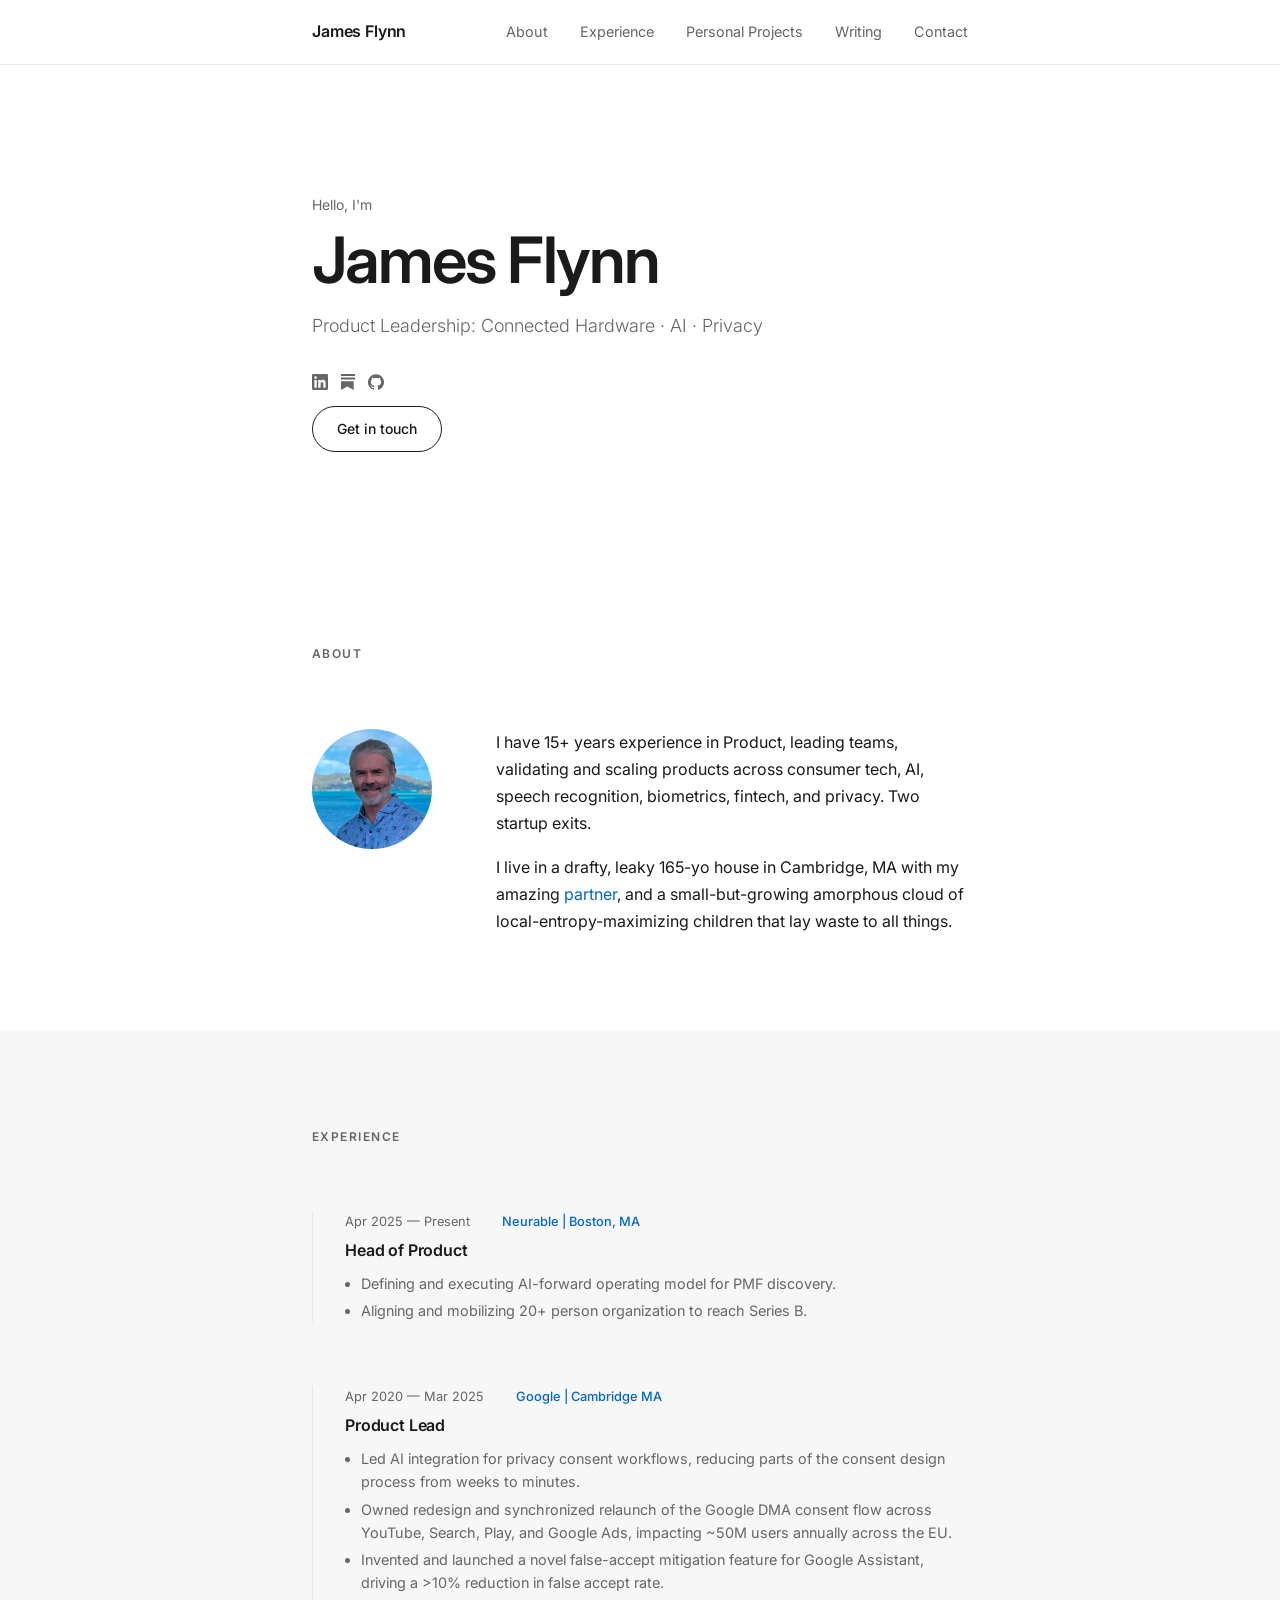
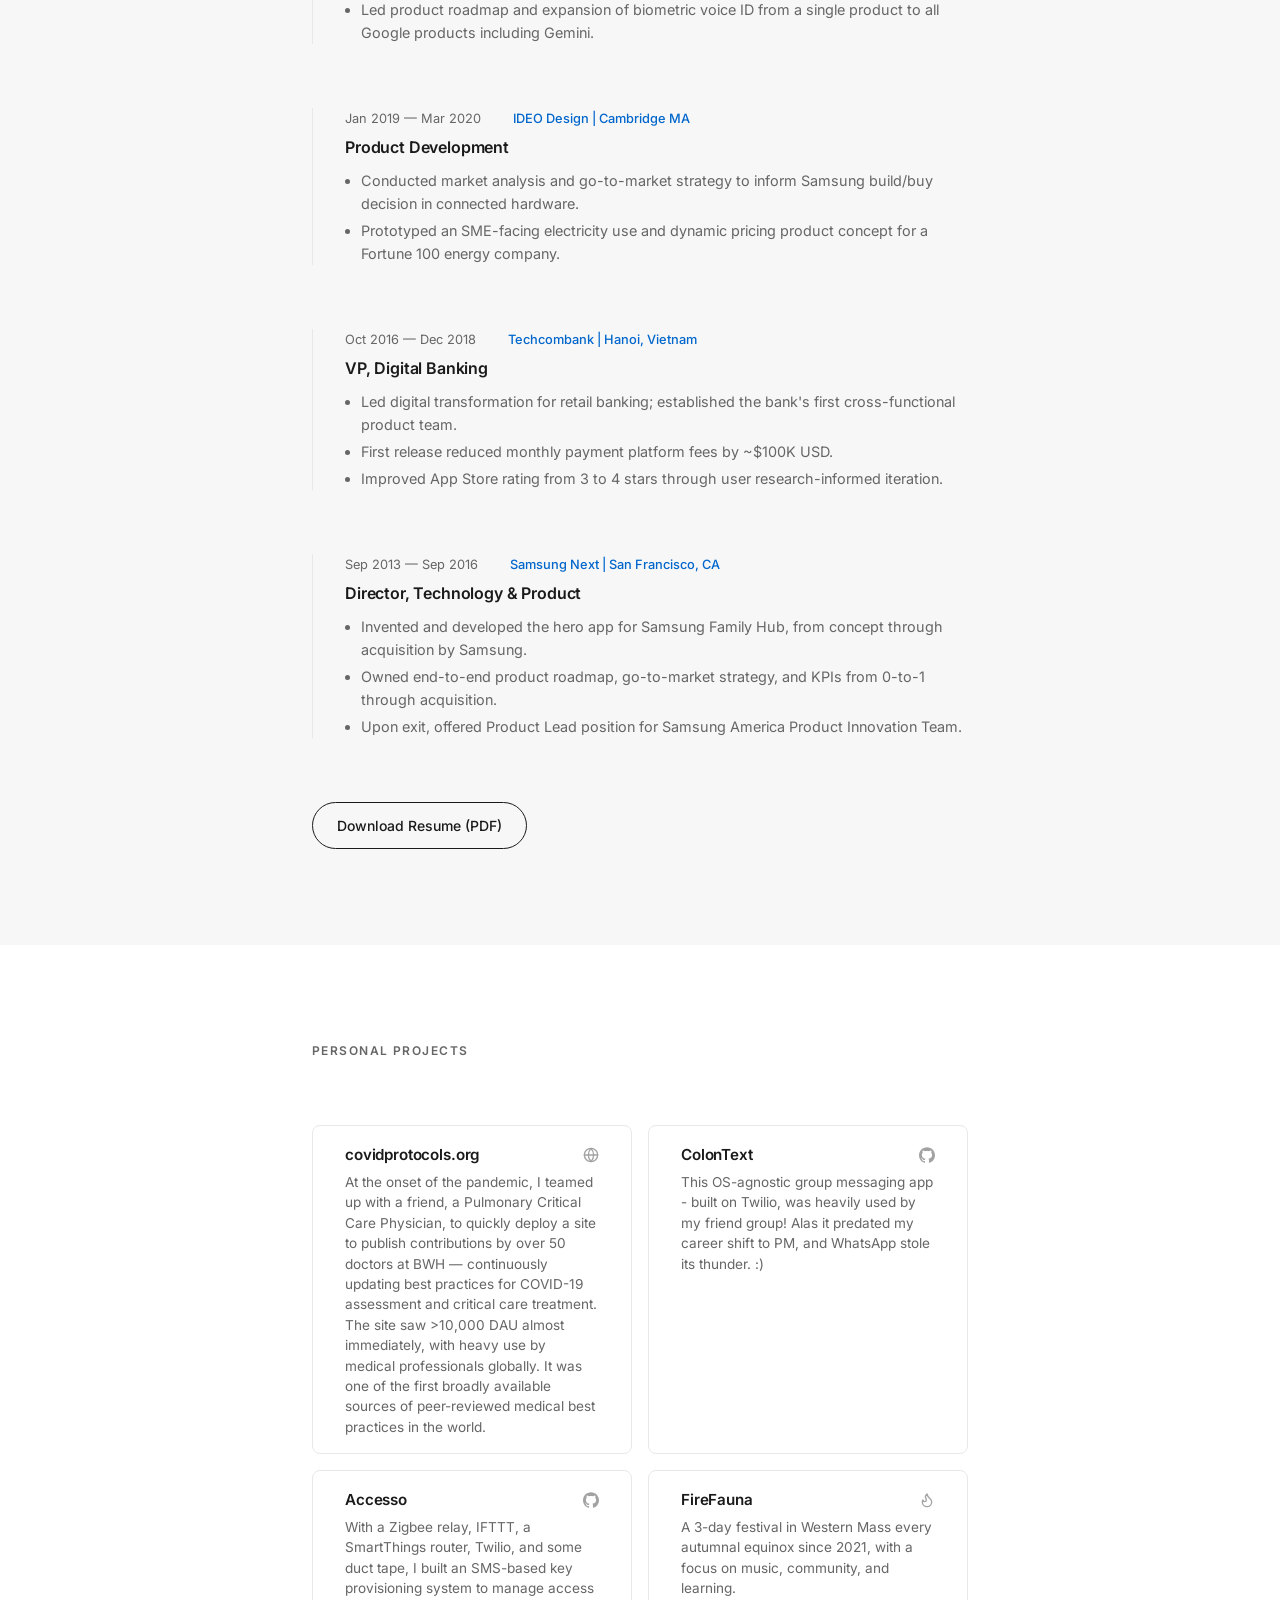
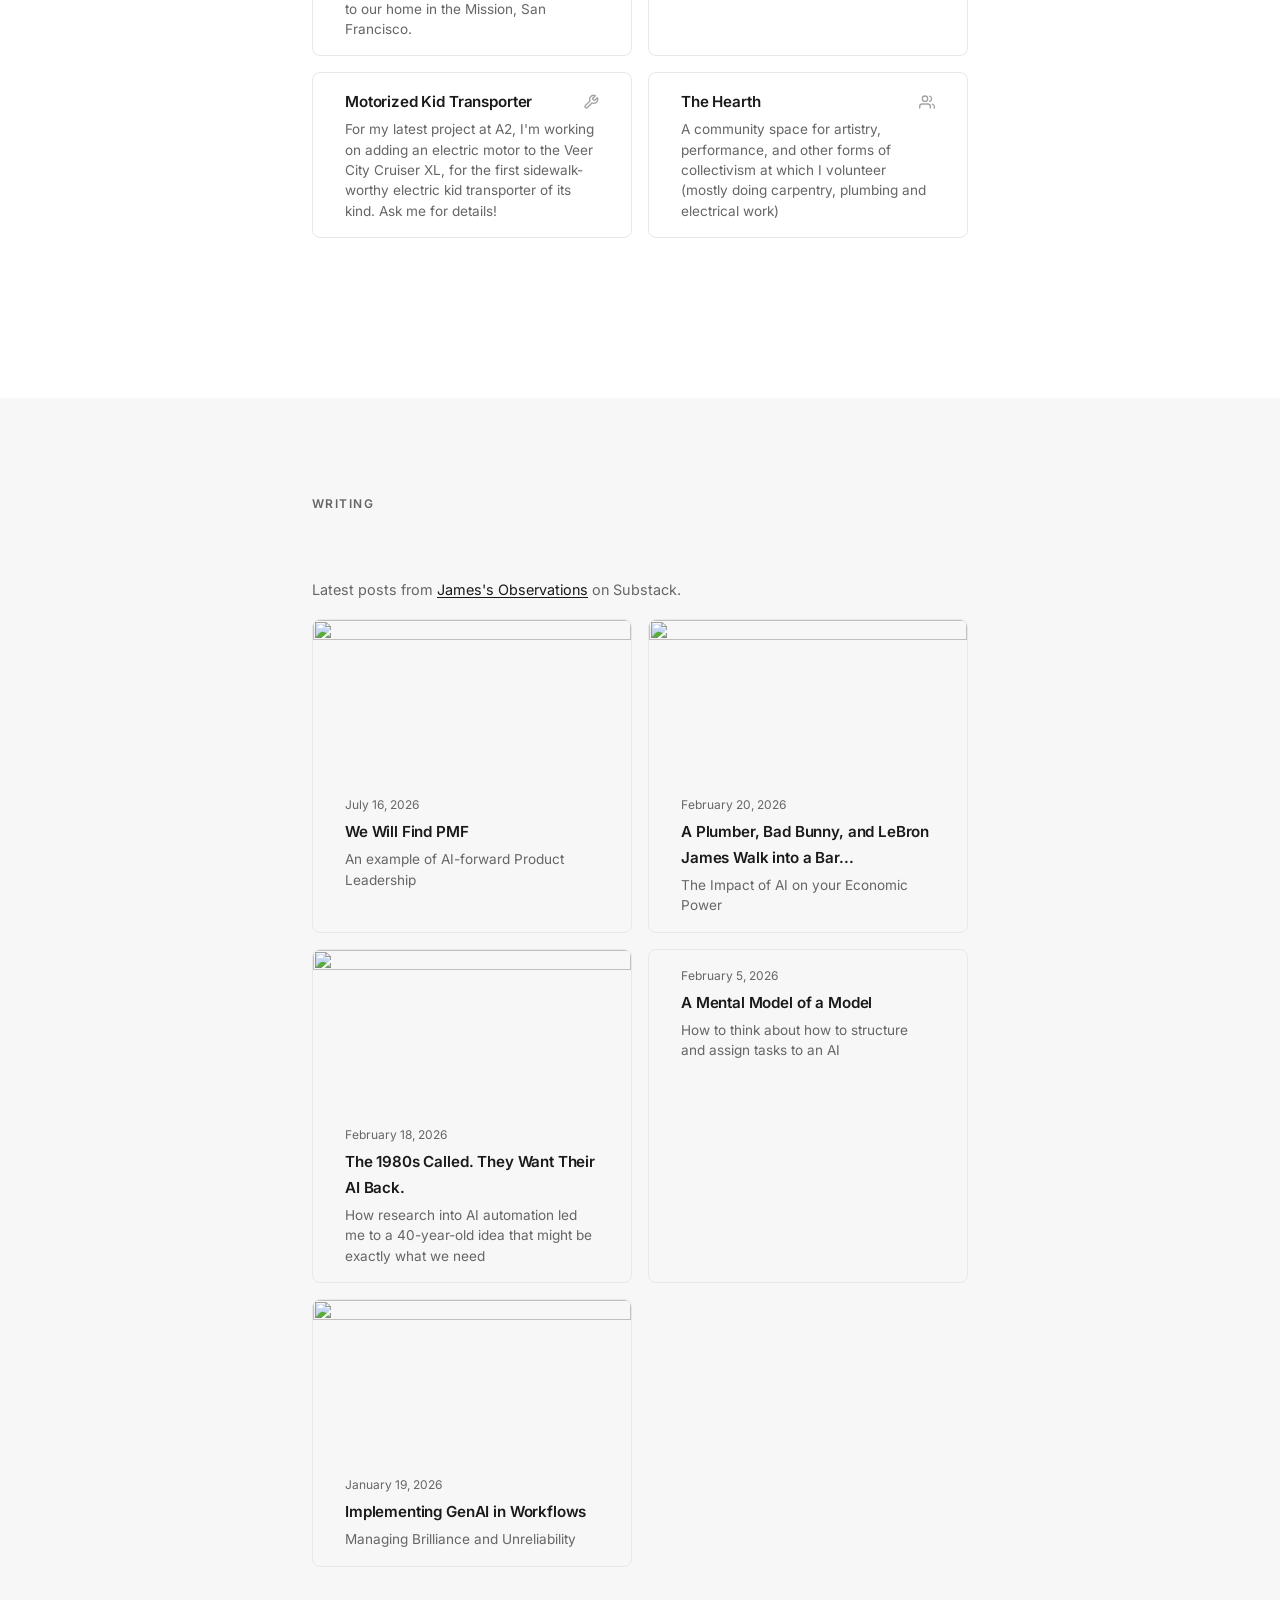
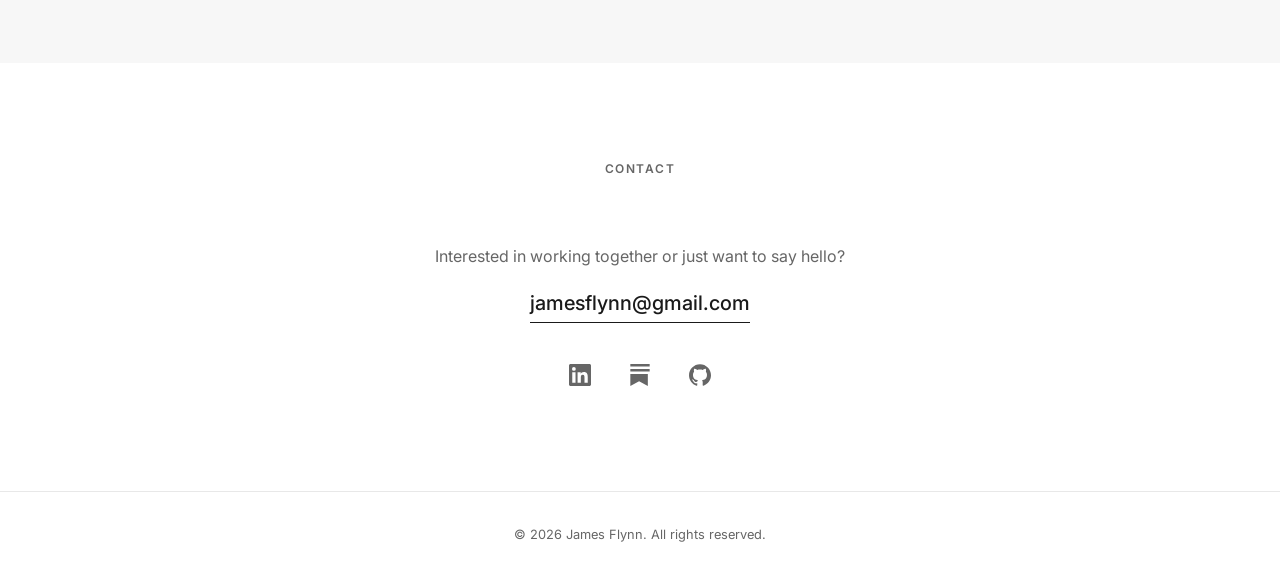
==== commit f96a8a87: "Restore Personal Projects section and add project page Brings back the Personal Projects section dro" ====
--- a/index.html
+++ b/index.html
@@ -34,6 +34,7 @@
       <ul class="nav-links">
         <li><a href="#about">About</a></li>
         <li><a href="#experience">Experience</a></li>
+        <li><a href="#projects">Personal Projects</a></li>
         <li><a href="#writing">Writing</a></li>
         <li><a href="#contact">Contact</a></li>
       </ul>
@@ -161,8 +162,71 @@
       </div>
     </section>
 
+    <!-- Projects -->
+    <section id="projects" class="section">
+      <div class="container">
+        <h2 class="section-title"> Personal Projects</h2>
+
+        <div class="projects-grid">
+
+          <a href="https://covidprotocols.org" class="project-card project-card-link" target="_blank" rel="noopener">
+            <div class="project-card-header">
+              <h4 class="project-name">covidprotocols.org</h4>
+              <!-- globe/web icon -->
+              <svg class="project-icon" viewBox="0 0 24 24" fill="none" stroke="currentColor" stroke-width="2" stroke-linecap="round" stroke-linejoin="round" aria-hidden="true"><circle cx="12" cy="12" r="10"/><line x1="2" y1="12" x2="22" y2="12"/><path d="M12 2a15.3 15.3 0 0 1 4 10 15.3 15.3 0 0 1-4 10 15.3 15.3 0 0 1-4-10 15.3 15.3 0 0 1 4-10z"/></svg>
+            </div>
+            <p class="project-desc">At the onset of the pandemic, I teamed up with a friend, a Pulmonary Critical Care Physician, to quickly deploy a site to publish contributions by over 50 doctors at BWH — continuously updating best practices for COVID-19 assessment and critical care treatment. The site saw >10,000 DAU almost immediately, with heavy use by medical professionals globally. It was one of the first broadly available sources of peer-reviewed medical best practices in the world.</p>
+          </a>
+
+          <a href="https://github.com/jamesflynn/colontext" class="project-card project-card-link" target="_blank" rel="noopener">
+            <div class="project-card-header">
+              <h4 class="project-name">ColonText</h4>
+              <svg class="project-icon" viewBox="0 0 24 24" fill="currentColor" aria-hidden="true"><path d="M12 .297c-6.63 0-12 5.373-12 12 0 5.303 3.438 9.8 8.205 11.385.6.113.82-.258.82-.577 0-.285-.01-1.04-.015-2.04-3.338.724-4.042-1.61-4.042-1.61C4.422 18.07 3.633 17.7 3.633 17.7c-1.087-.744.084-.729.084-.729 1.205.084 1.838 1.236 1.838 1.236 1.07 1.835 2.809 1.305 3.495.998.108-.776.417-1.305.76-1.605-2.665-.3-5.466-1.332-5.466-5.93 0-1.31.465-2.38 1.235-3.22-.135-.303-.54-1.523.105-3.176 0 0 1.005-.322 3.3 1.23.96-.267 1.98-.399 3-.405 1.02.006 2.04.138 3 .405 2.28-1.552 3.285-1.23 3.285-1.23.645 1.653.24 2.873.12 3.176.765.84 1.23 1.91 1.23 3.22 0 4.61-2.805 5.625-5.475 5.92.42.36.81 1.096.81 2.22 0 1.606-.015 2.896-.015 3.286 0 .315.21.69.825.57C20.565 22.092 24 17.592 24 12.297c0-6.627-5.373-12-12-12"/></svg>
+            </div>
+            <p class="project-desc">This OS-agnostic group messaging app - built on Twilio, was heavily used by my friend group! Alas it predated my career shift to PM, and WhatsApp stole its thunder. :)</p>
+          </a>
+
+          <a href="https://github.com/jamesflynn/accesso" class="project-card project-card-link" target="_blank" rel="noopener">
+            <div class="project-card-header">
+              <h4 class="project-name">Accesso</h4>
+              <svg class="project-icon" viewBox="0 0 24 24" fill="currentColor" aria-hidden="true"><path d="M12 .297c-6.63 0-12 5.373-12 12 0 5.303 3.438 9.8 8.205 11.385.6.113.82-.258.82-.577 0-.285-.01-1.04-.015-2.04-3.338.724-4.042-1.61-4.042-1.61C4.422 18.07 3.633 17.7 3.633 17.7c-1.087-.744.084-.729.084-.729 1.205.084 1.838 1.236 1.838 1.236 1.07 1.835 2.809 1.305 3.495.998.108-.776.417-1.305.76-1.605-2.665-.3-5.466-1.332-5.466-5.93 0-1.31.465-2.38 1.235-3.22-.135-.303-.54-1.523.105-3.176 0 0 1.005-.322 3.3 1.23.96-.267 1.98-.399 3-.405 1.02.006 2.04.138 3 .405 2.28-1.552 3.285-1.23 3.285-1.23.645 1.653.24 2.873.12 3.176.765.84 1.23 1.91 1.23 3.22 0 4.61-2.805 5.625-5.475 5.92.42.36.81 1.096.81 2.22 0 1.606-.015 2.896-.015 3.286 0 .315.21.69.825.57C20.565 22.092 24 17.592 24 12.297c0-6.627-5.373-12-12-12"/></svg>
+            </div>
+            <p class="project-desc">With a Zigbee relay, IFTTT, a SmartThings router, Twilio, and some duct tape, I built an SMS-based key provisioning system to manage access to our home in the Mission, San Francisco.</p>
+          </a>
+
+          <div class="project-card">
+            <div class="project-card-header">
+              <h4 class="project-name">FireFauna</h4>
+              <!-- flame icon -->
+              <svg class="project-icon" viewBox="0 0 24 24" fill="none" stroke="currentColor" stroke-width="2" stroke-linecap="round" stroke-linejoin="round" aria-hidden="true"><path d="M8.5 14.5A2.5 2.5 0 0 0 11 12c0-1.38-.5-2-1-3-1.072-2.143-.224-4.054 2-6 .5 2.5 2 4.9 4 6.5 2 1.6 3 3.5 3 5.5a7 7 0 1 1-14 0c0-1.153.433-2.294 1-3a2.5 2.5 0 0 0 2.5 2.5z"/></svg>
+            </div>
+            <p class="project-desc">A 3-day festival in Western Mass every autumnal equinox since 2021, with a focus on music, community, and learning.</p>
+          </div>
+
+          <a href="motorized-kid-transporter.html" class="project-card project-card-link">
+            <div class="project-card-header">
+              <h4 class="project-name">Motorized Kid Transporter</h4>
+              <!-- wrench icon -->
+              <svg class="project-icon" viewBox="0 0 24 24" fill="none" stroke="currentColor" stroke-width="2" stroke-linecap="round" stroke-linejoin="round" aria-hidden="true"><path d="M14.7 6.3a1 1 0 0 0 0 1.4l1.6 1.6a1 1 0 0 0 1.4 0l3.77-3.77a6 6 0 0 1-7.94 7.94l-6.91 6.91a2.12 2.12 0 0 1-3-3l6.91-6.91a6 6 0 0 1 7.94-7.94l-3.76 3.76z"/></svg>
+            </div>
+            <p class="project-desc">For my latest project at A2, I'm working on adding an electric motor to the Veer City Cruiser XL, for the first sidewalk-worthy electric kid transporter of its kind. Ask me for details!</p>
+          </a>
+
+          <a href="https://thehearth.club" class="project-card project-card-link" target="_blank" rel="noopener">
+            <div class="project-card-header">
+              <h4 class="project-name">The Hearth</h4>
+              <!-- users/community icon -->
+              <svg class="project-icon" viewBox="0 0 24 24" fill="none" stroke="currentColor" stroke-width="2" stroke-linecap="round" stroke-linejoin="round" aria-hidden="true"><path d="M17 21v-2a4 4 0 0 0-4-4H5a4 4 0 0 0-4 4v2"/><circle cx="9" cy="7" r="4"/><path d="M23 21v-2a4 4 0 0 0-3-3.87"/><path d="M16 3.13a4 4 0 0 1 0 7.75"/></svg>
+            </div>
+            <p class="project-desc">A community space for artistry, performance, and other forms of collectivism at which I volunteer (mostly doing carpentry, plumbing and electrical work)</p>
+          </a>
+
+        </div>
+      </div>
+    </section>
+
     <!-- Writing -->
-    <section id="writing" class="section">
+    <section id="writing" class="section section-alt">
       <div class="container">
         <h2 class="section-title">Writing</h2>
         <p class="writing-intro">Latest posts from <a href="https://jamesflynn8.substack.com" target="_blank" rel="noopener">James's Observations</a> on Substack.</p>
--- a/style.css
+++ b/style.css
@@ -415,6 +415,21 @@
 }
 
 .writing-intro a {
+  color: var(--color-text);
+  text-decoration: underline;
+  text-underline-offset: 2px;
+}
+
+/* Shown in place of the cards when posts.json can't be loaded, so the
+   section degrades to a Substack link instead of disappearing. */
+.writing-fallback {
+  font-size: 0.9rem;
+  color: var(--color-muted);
+  grid-column: 1 / -1;
+  margin: 0;
+}
+
+.writing-fallback a {
   color: var(--color-text);
   text-decoration: underline;
   text-underline-offset: 2px;
@@ -597,3 +612,11 @@
     padding-block: var(--space-lg);
   }
 }
+
+.project-photo {
+  width: 100%;
+  max-width: 640px;
+  border-radius: 8px;
+  display: block;
+  margin-top: var(--space-md);
+}
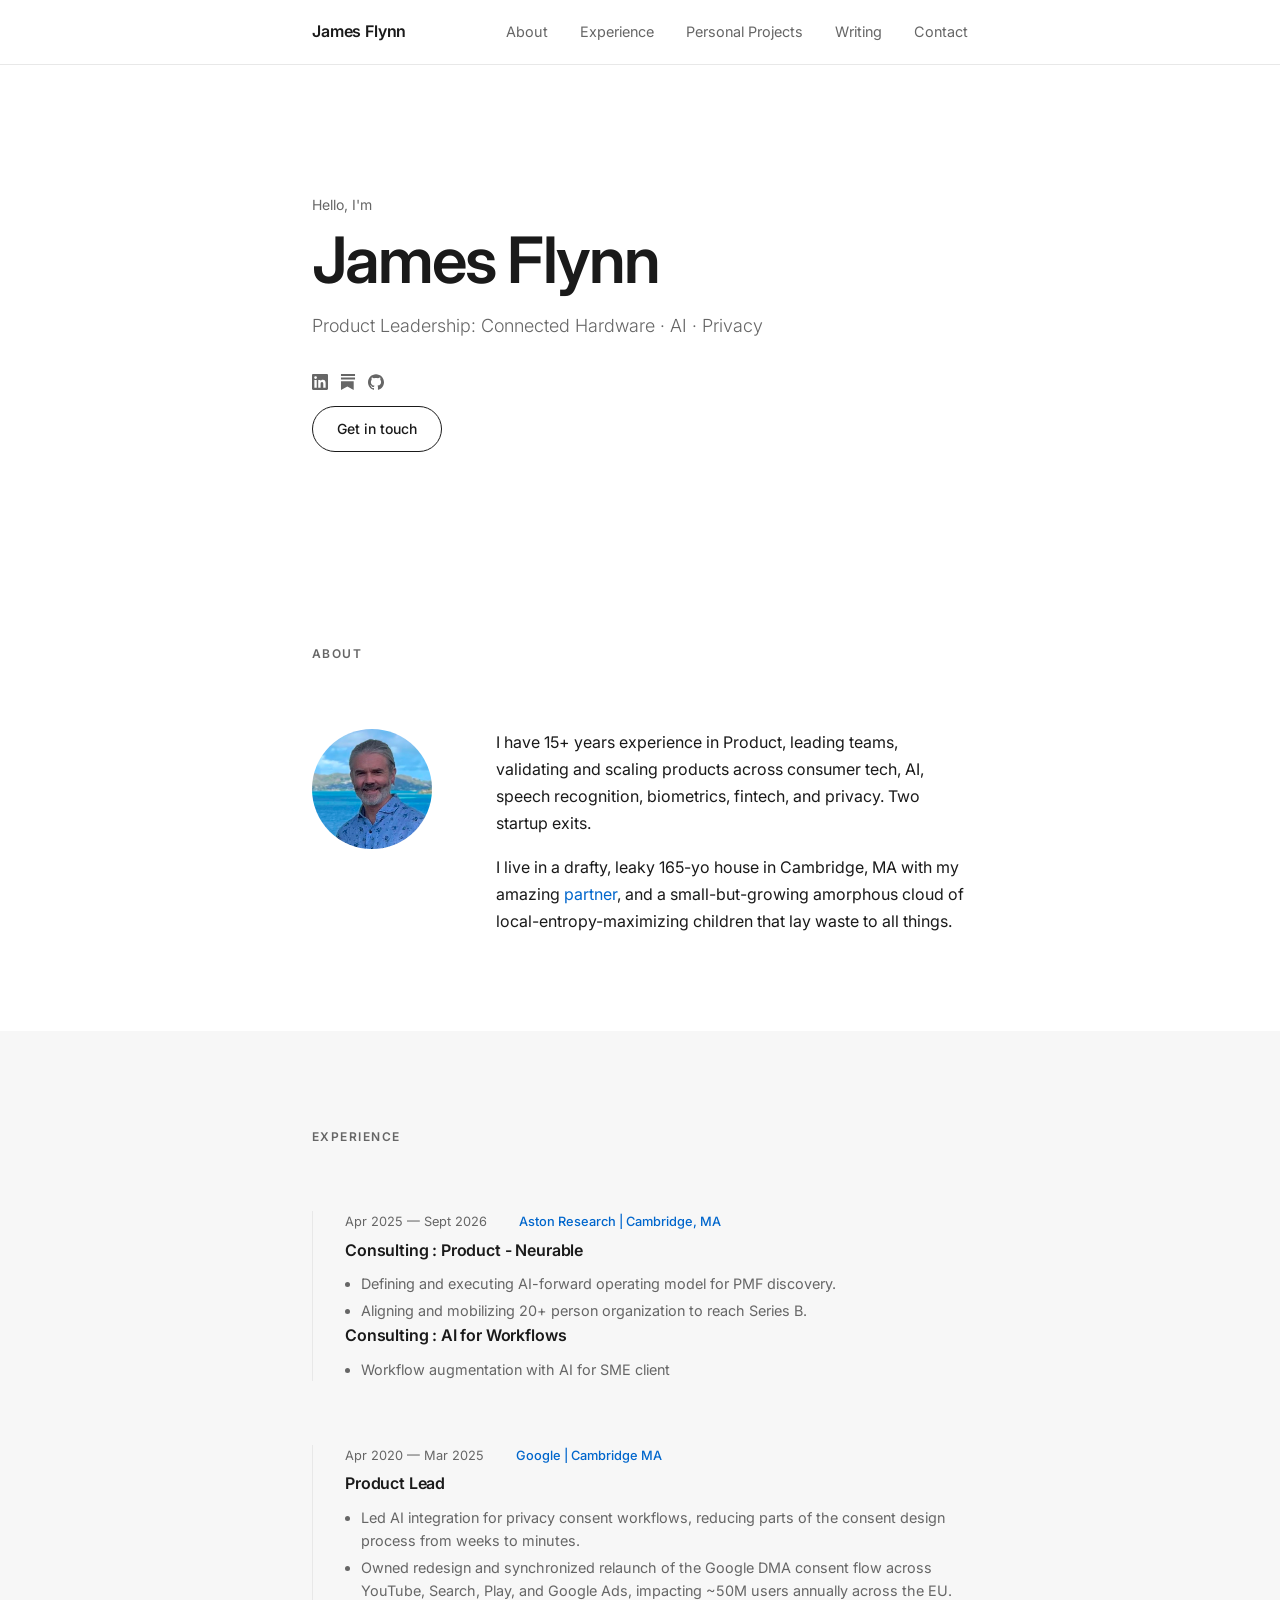
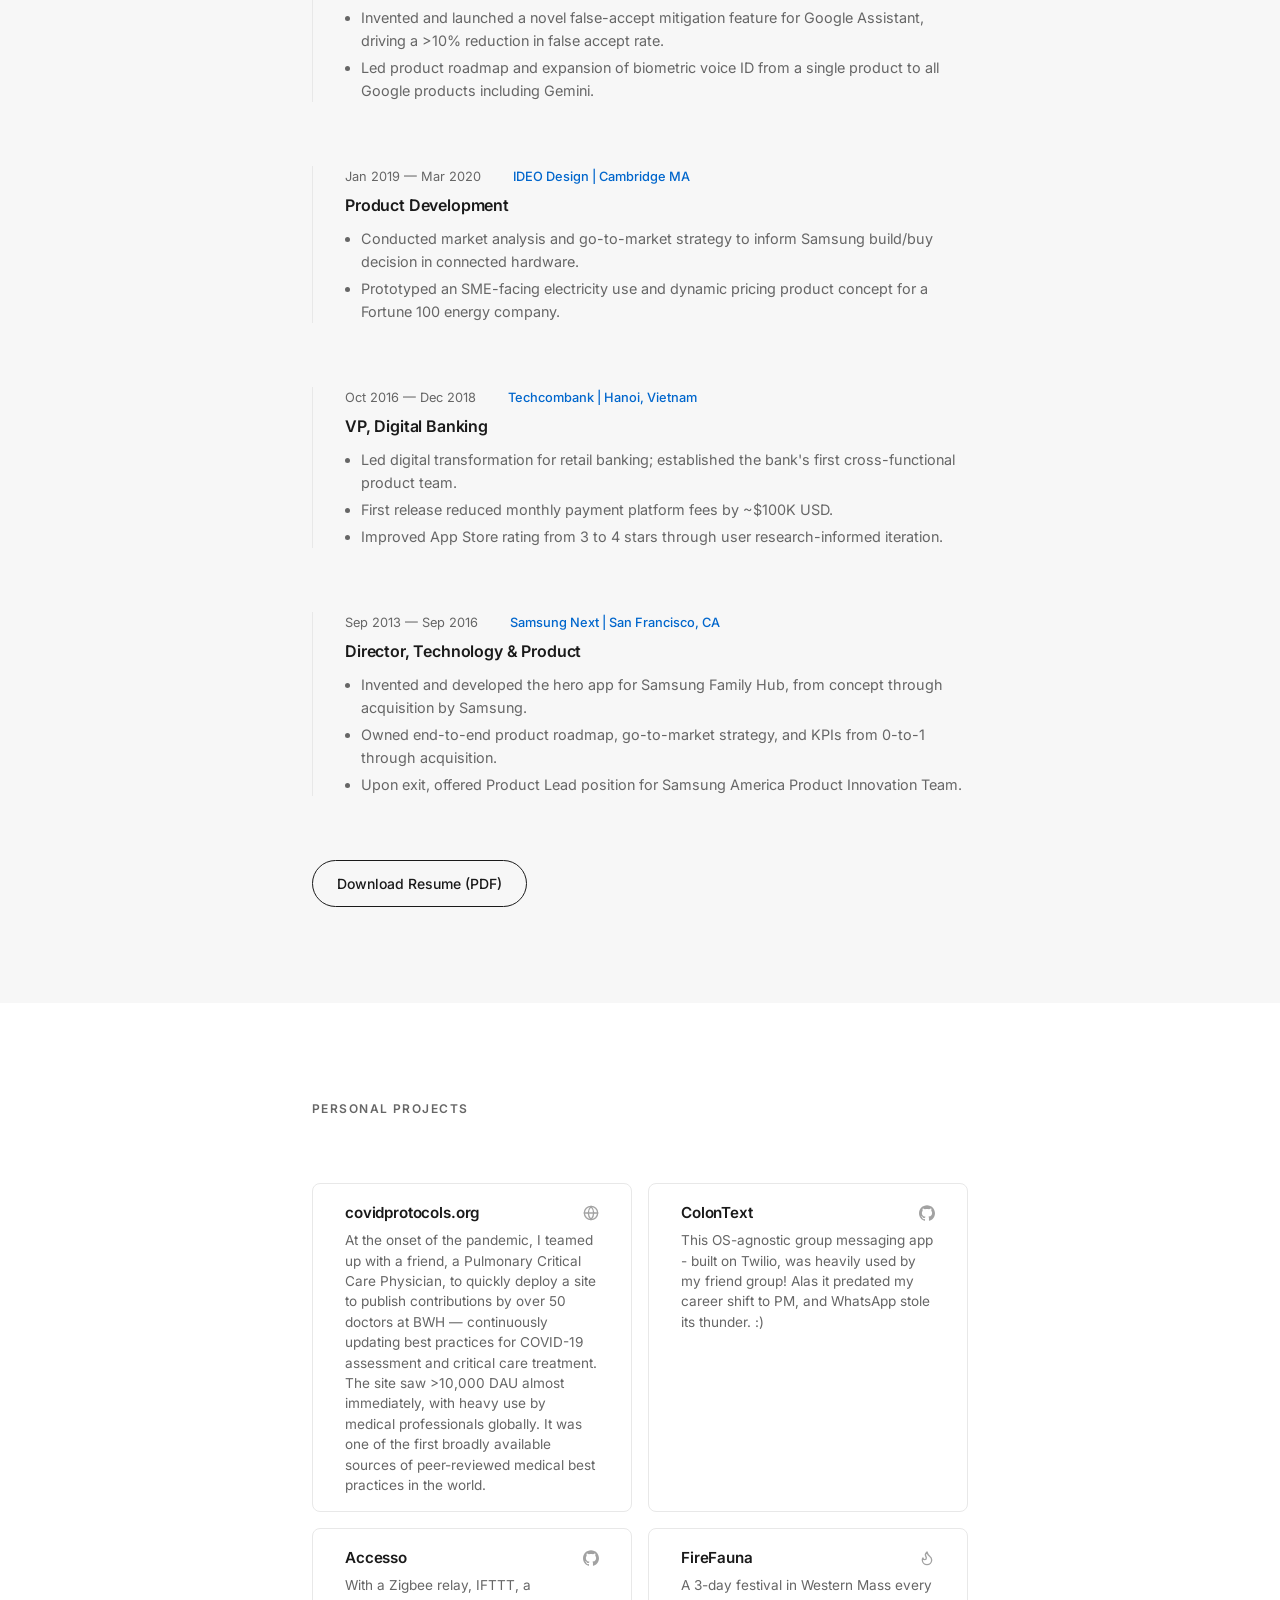
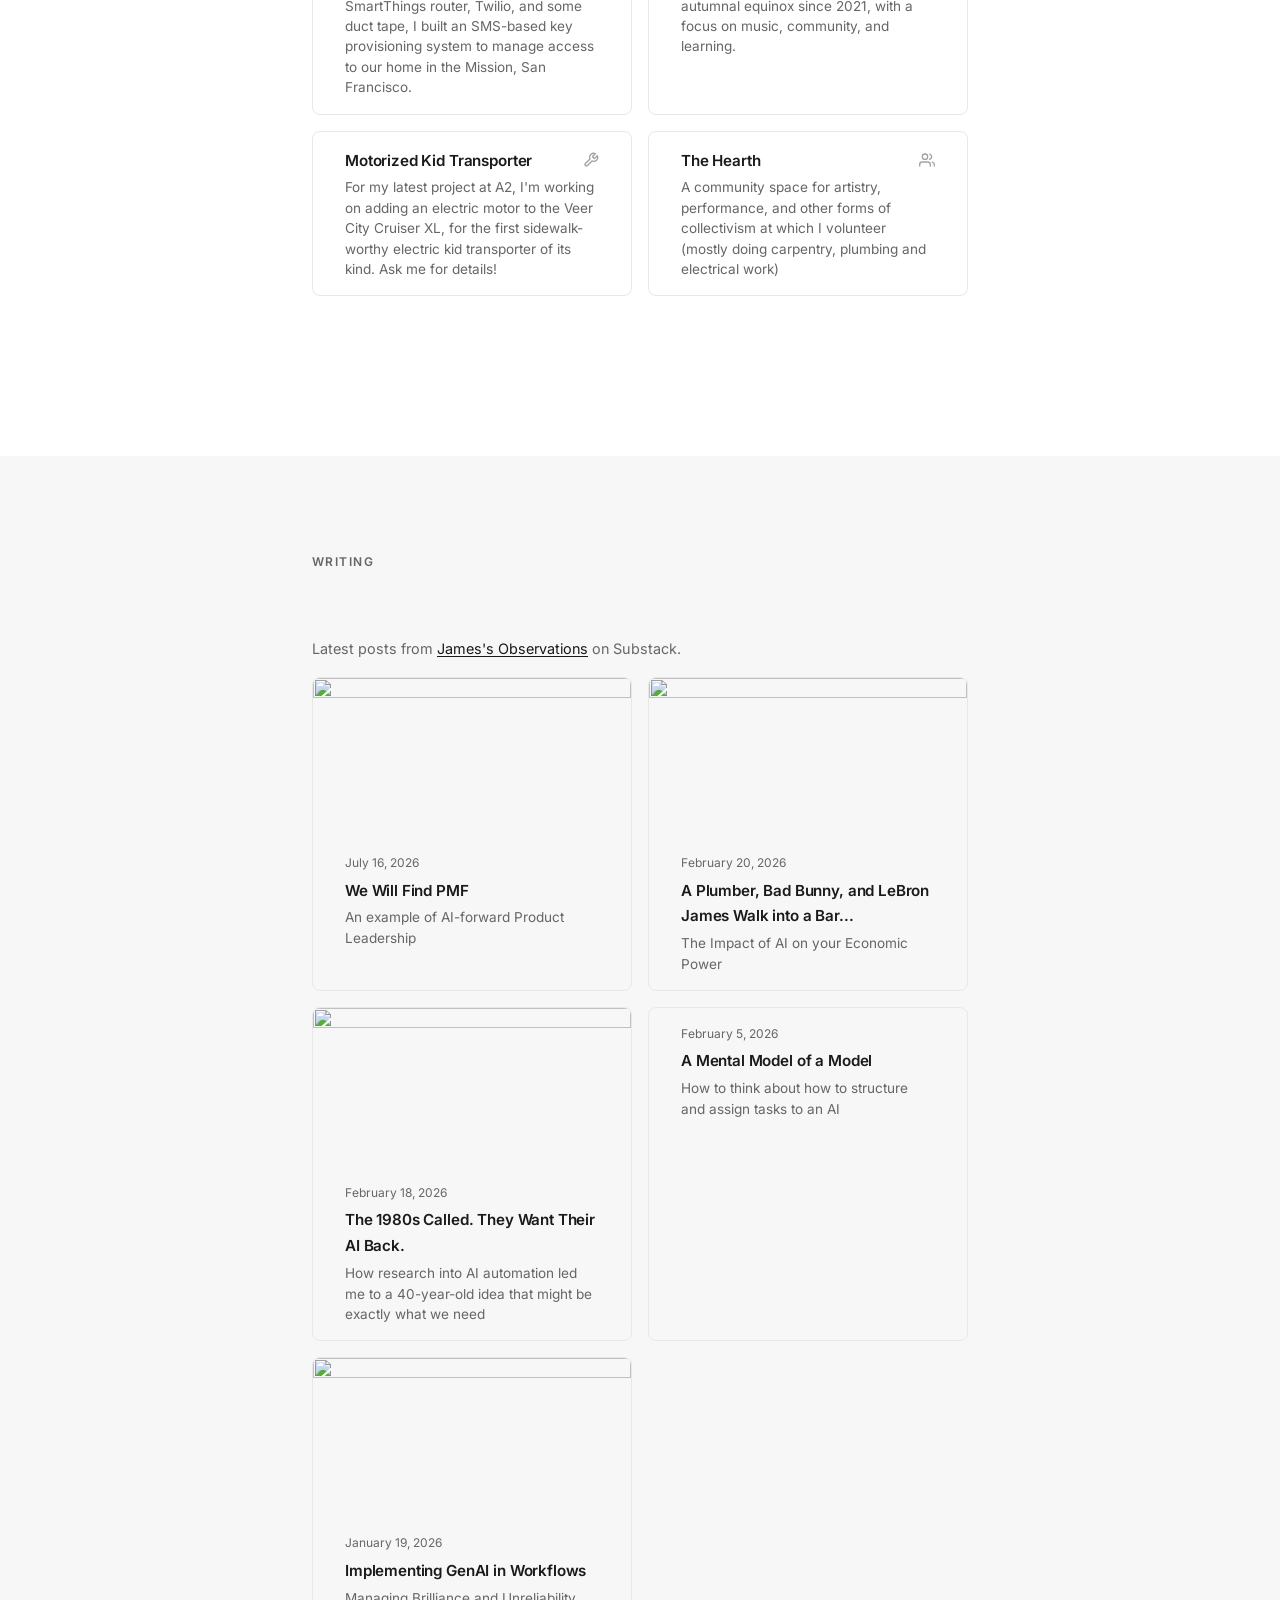
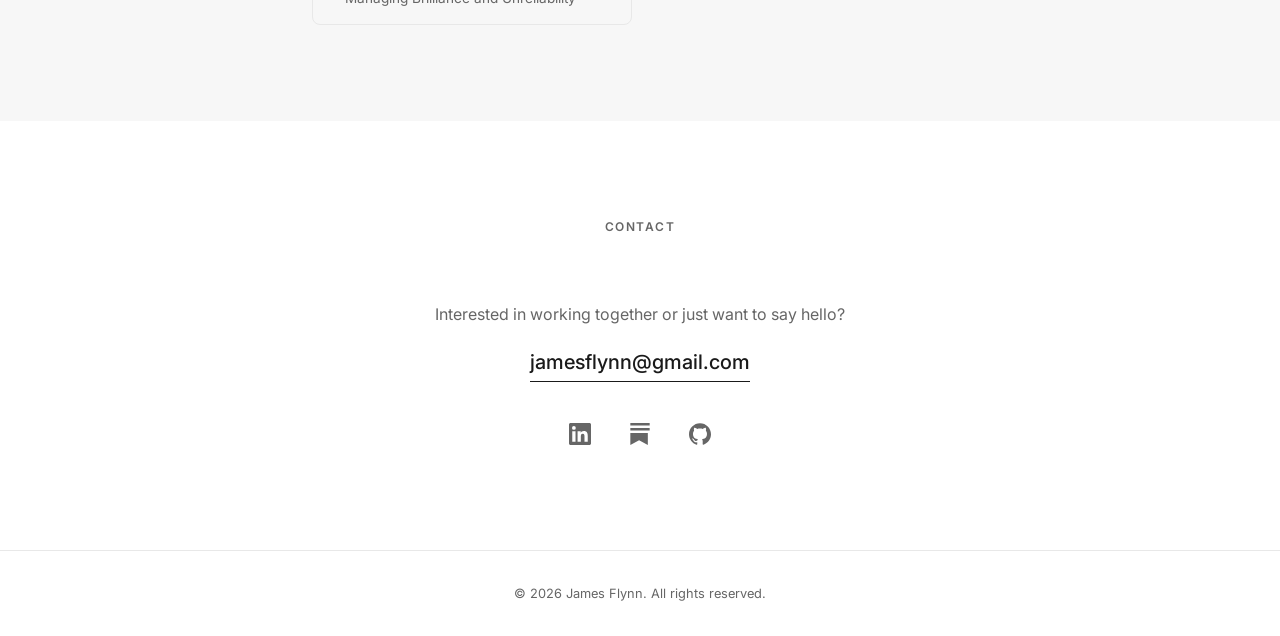
==== commit 7a729711: "update experience" ====
--- a/index.html
+++ b/index.html
@@ -93,13 +93,17 @@
 
           <li class="timeline-item">
             <div class="timeline-meta">
-              <span class="timeline-date">Apr 2025 — Present</span>
-              <span class="timeline-company">Neurable | Boston, MA</span>
-            </div>
-            <h3 class="timeline-role">Head of Product</h3>
+              <span class="timeline-date">Apr 2025 — Sept 2026</span>
+              <span class="timeline-company">Aston Research | Cambridge, MA</span>
+            </div>
+            <h3 class="timeline-role">Consulting : Product - Neurable</h3>
             <ul class="timeline-bullets">
               <li>Defining and executing AI-forward operating model for PMF discovery.</li>
               <li>Aligning and mobilizing 20+ person organization to reach Series B.</li>
+            </ul>
+            <h3 class="timeline-role">Consulting : AI for Workflows</h3>
+            <ul class="timeline-bullets">
+              <li>Workflow augmentation with AI for SME client</li>
             </ul>
           </li>
 
--- a/style.css
+++ b/style.css
@@ -620,3 +620,35 @@
   display: block;
   margin-top: var(--space-md);
 }
+
+.equation {
+  display: flex;
+  align-items: center;
+  justify-content: flex-start;
+  flex-wrap: wrap;
+  gap: var(--space-sm);
+  margin-top: var(--space-md);
+  max-width: 640px;
+}
+
+.equation-part {
+  flex: 1 1 140px;
+  text-align: center;
+  color: var(--color-text);
+}
+
+.equation-part svg {
+  width: 100%;
+  max-width: 160px;
+  height: auto;
+}
+
+.equation-part figcaption {
+  font-size: 0.8rem;
+  color: var(--color-muted);
+}
+
+.equation-op {
+  font-size: 1.5rem;
+  color: var(--color-muted);
+}
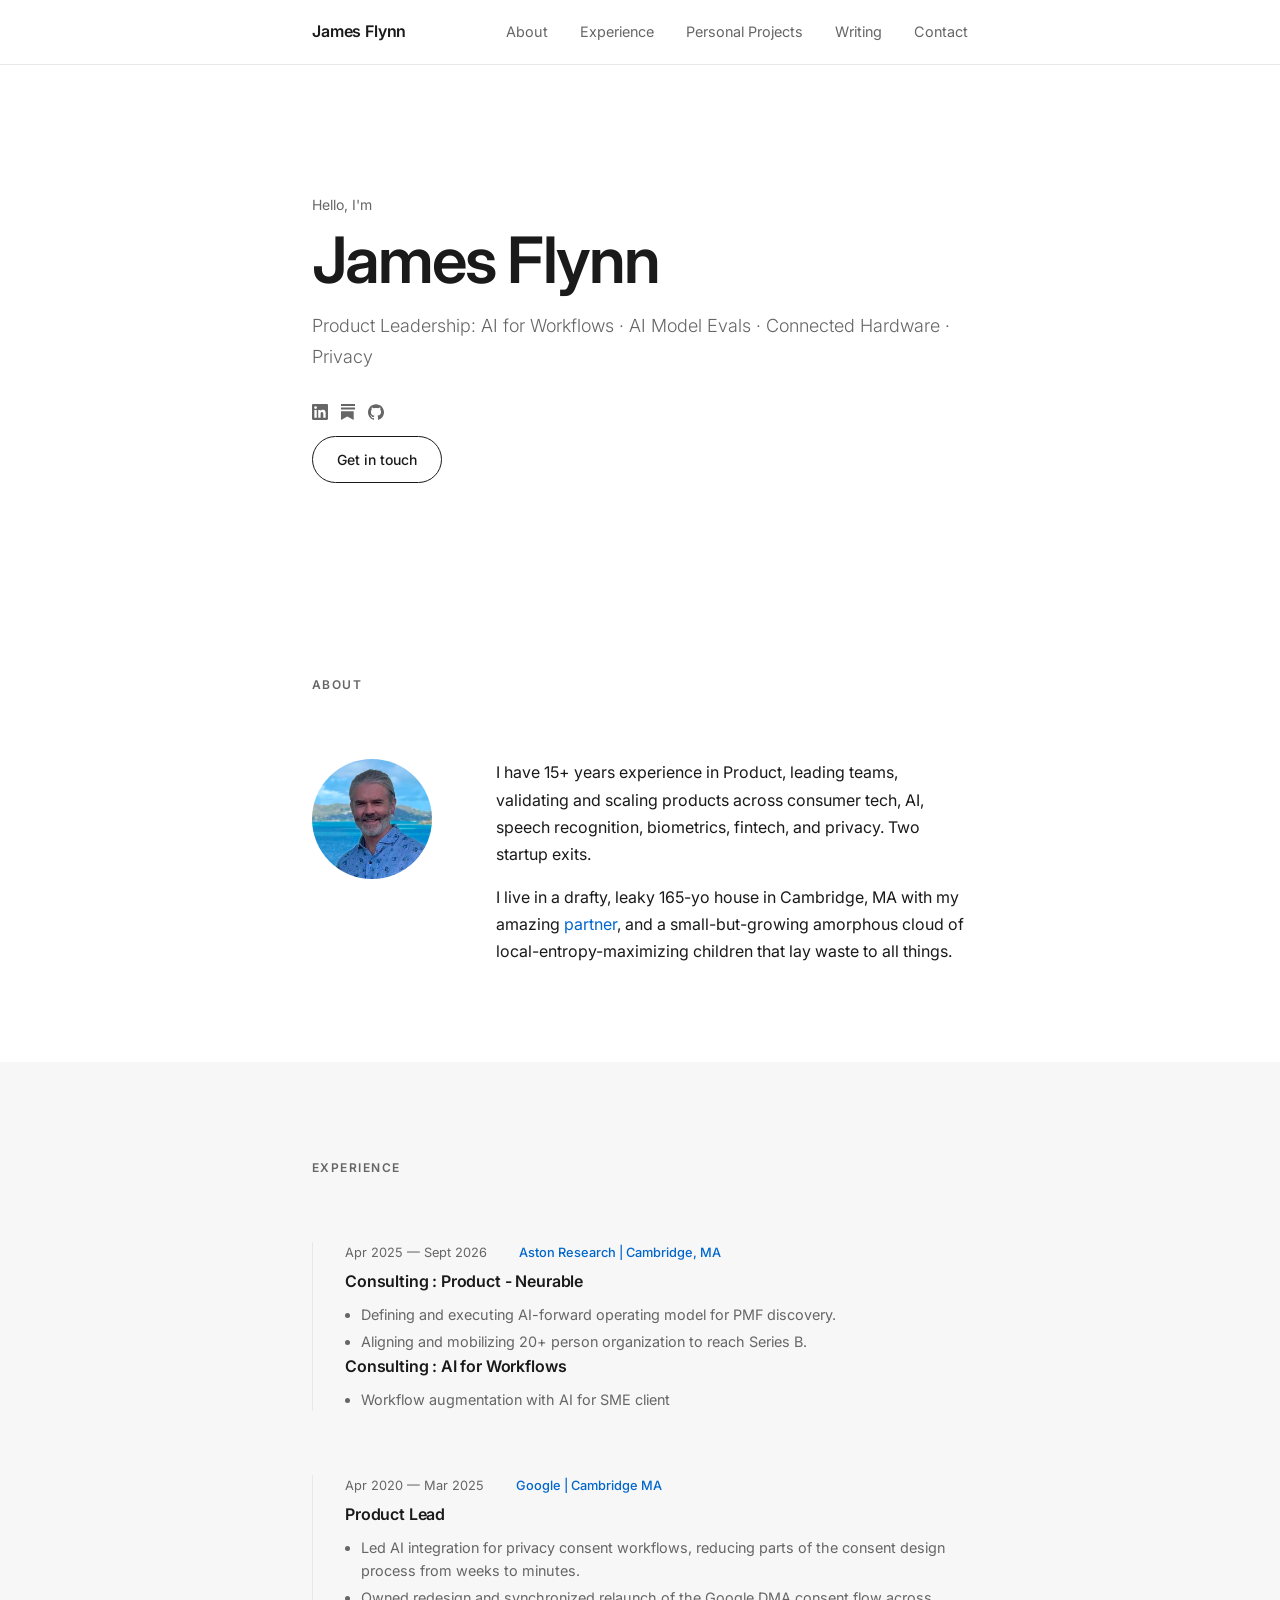
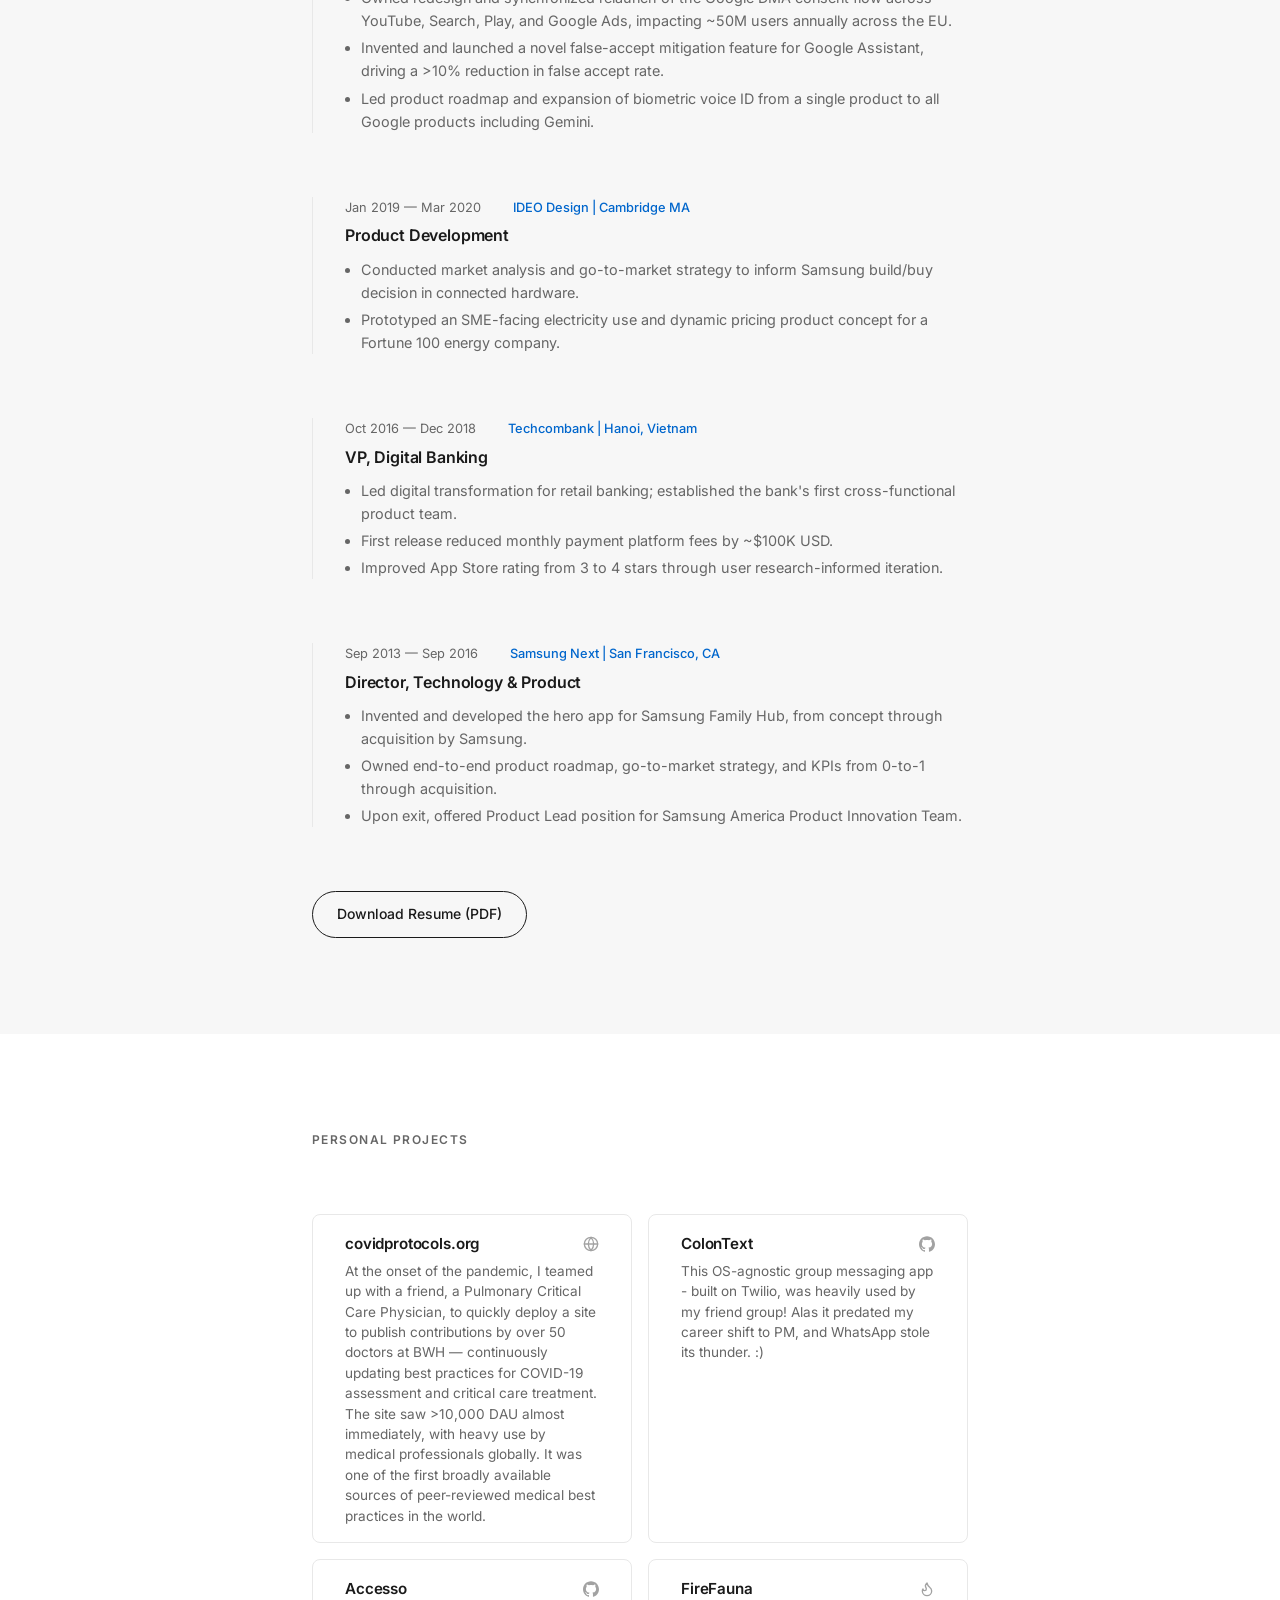
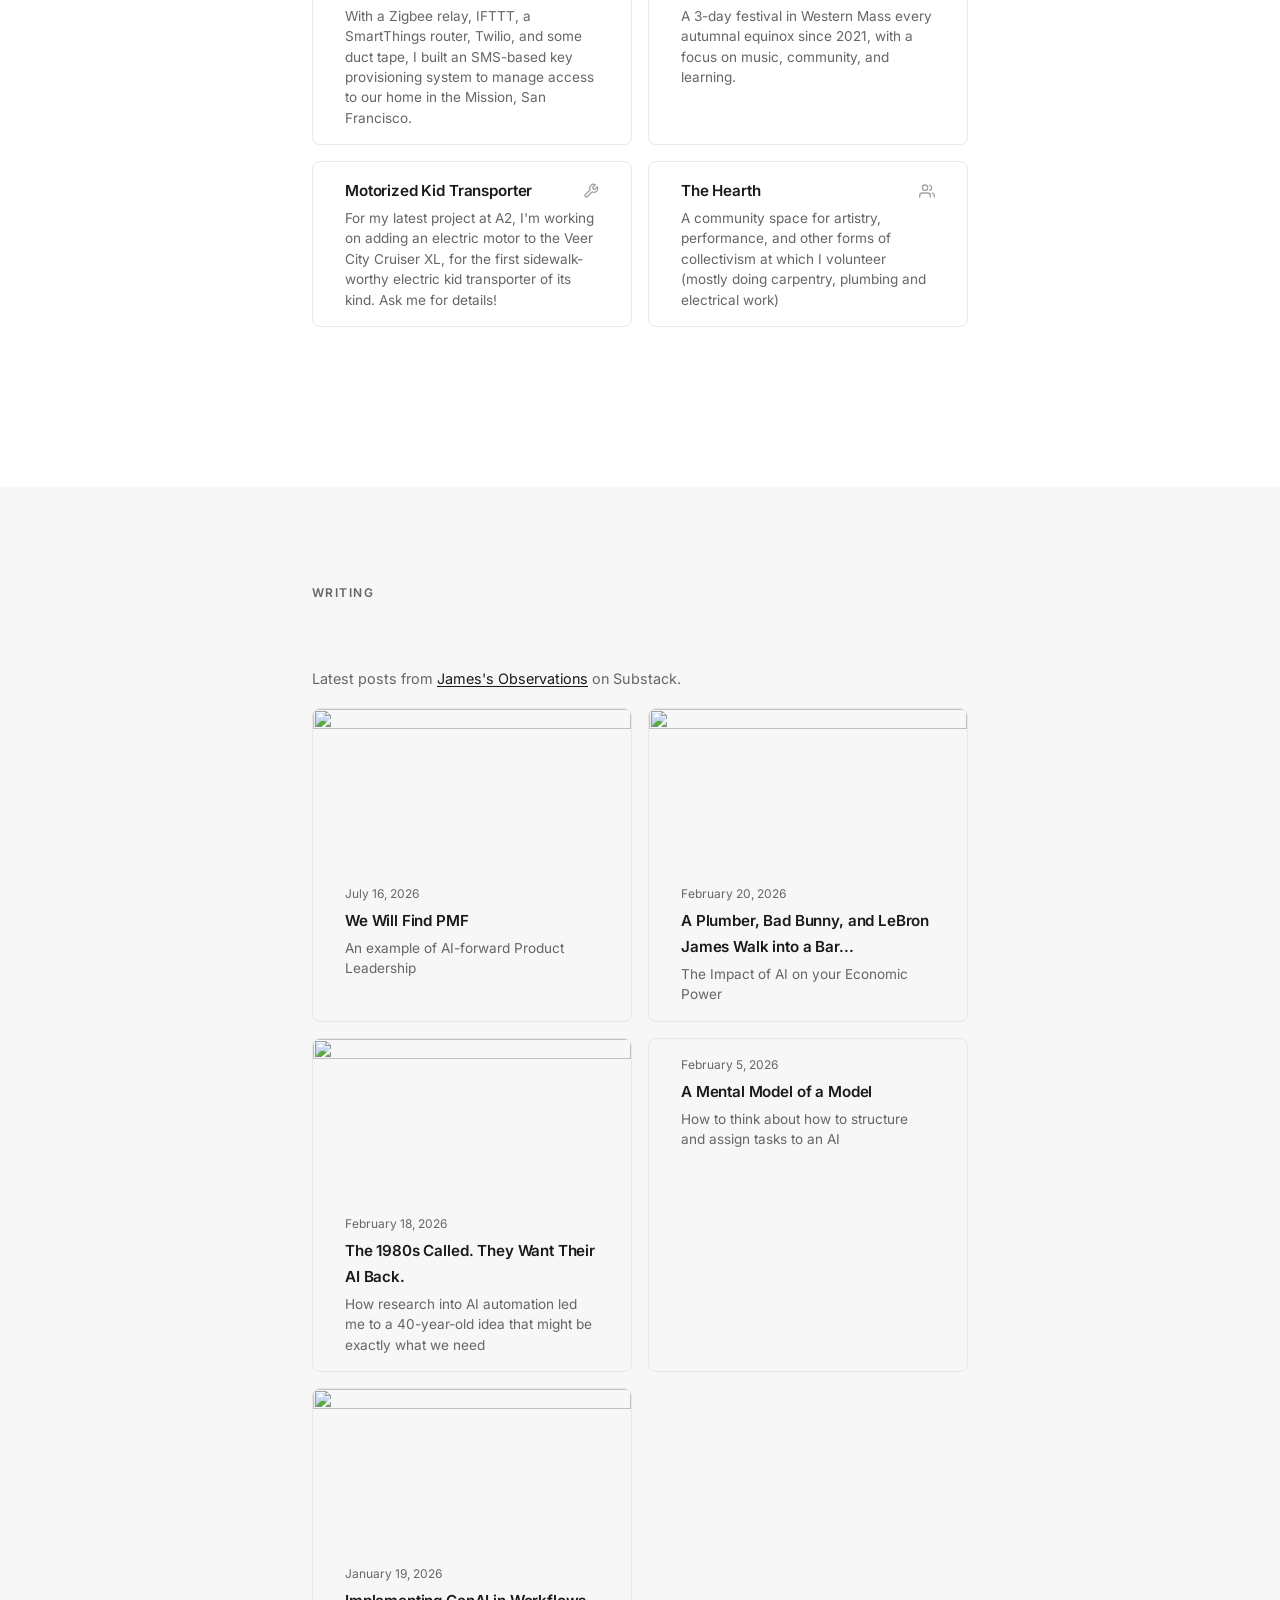
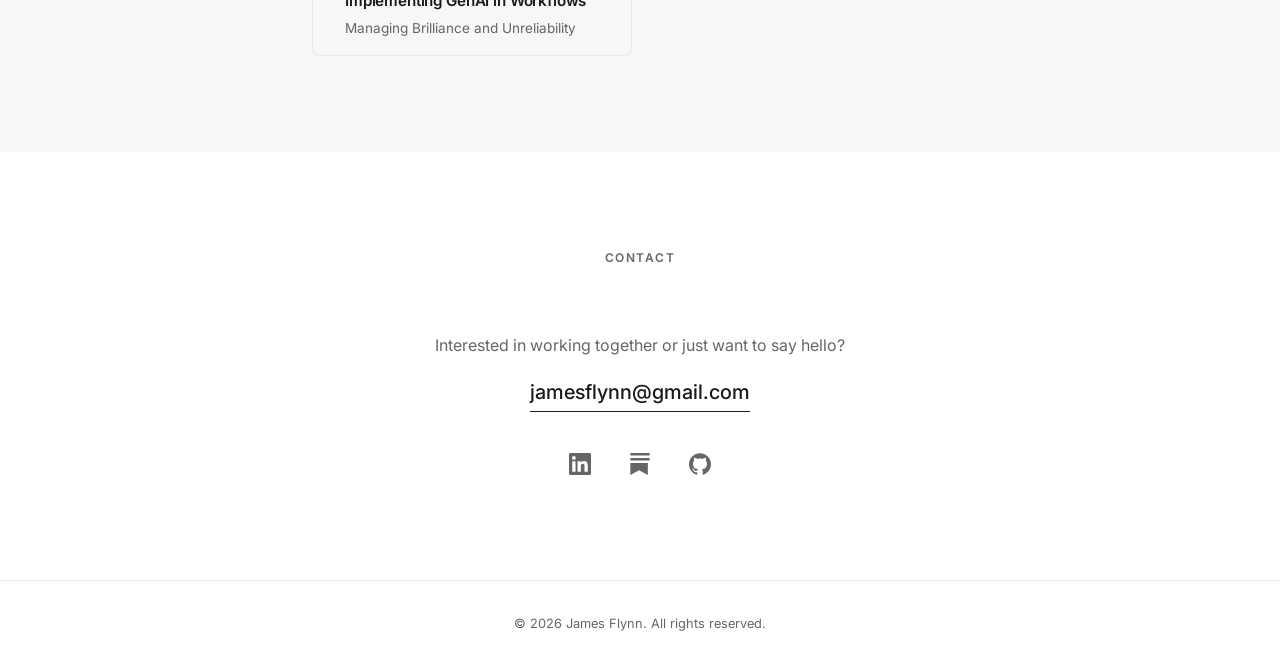
==== commit 627425a8: "update headline" ====
--- a/index.html
+++ b/index.html
@@ -48,7 +48,7 @@
       <div class="container">
         <p class="hero-eyebrow">Hello, I'm</p>
         <h1 class="hero-name">James Flynn</h1>
-        <p class="hero-tagline">Product Leadership: Connected Hardware · AI · Privacy</p>
+        <p class="hero-tagline">Product Leadership: AI for Workflows · AI Model Evals · Connected Hardware · Privacy</p>
         <div class="hero-icons">
           <a href="https://linkedin.com/in/jamespatrickflynn" class="hero-icon" target="_blank" rel="noopener" aria-label="LinkedIn">
             <svg viewBox="0 0 24 24" fill="currentColor"><path d="M20.447 20.452h-3.554v-5.569c0-1.328-.027-3.037-1.852-3.037-1.853 0-2.136 1.445-2.136 2.939v5.667H9.351V9h3.414v1.561h.046c.477-.9 1.637-1.85 3.37-1.85 3.601 0 4.267 2.37 4.267 5.455v6.286zM5.337 7.433a2.062 2.062 0 0 1-2.063-2.065 2.064 2.064 0 1 1 2.063 2.065zm1.782 13.019H3.555V9h3.564v11.452zM22.225 0H1.771C.792 0 0 .774 0 1.729v20.542C0 23.227.792 24 1.771 24h20.451C23.2 24 24 23.227 24 22.271V1.729C24 .774 23.2 0 22.222 0h.003z"/></svg>
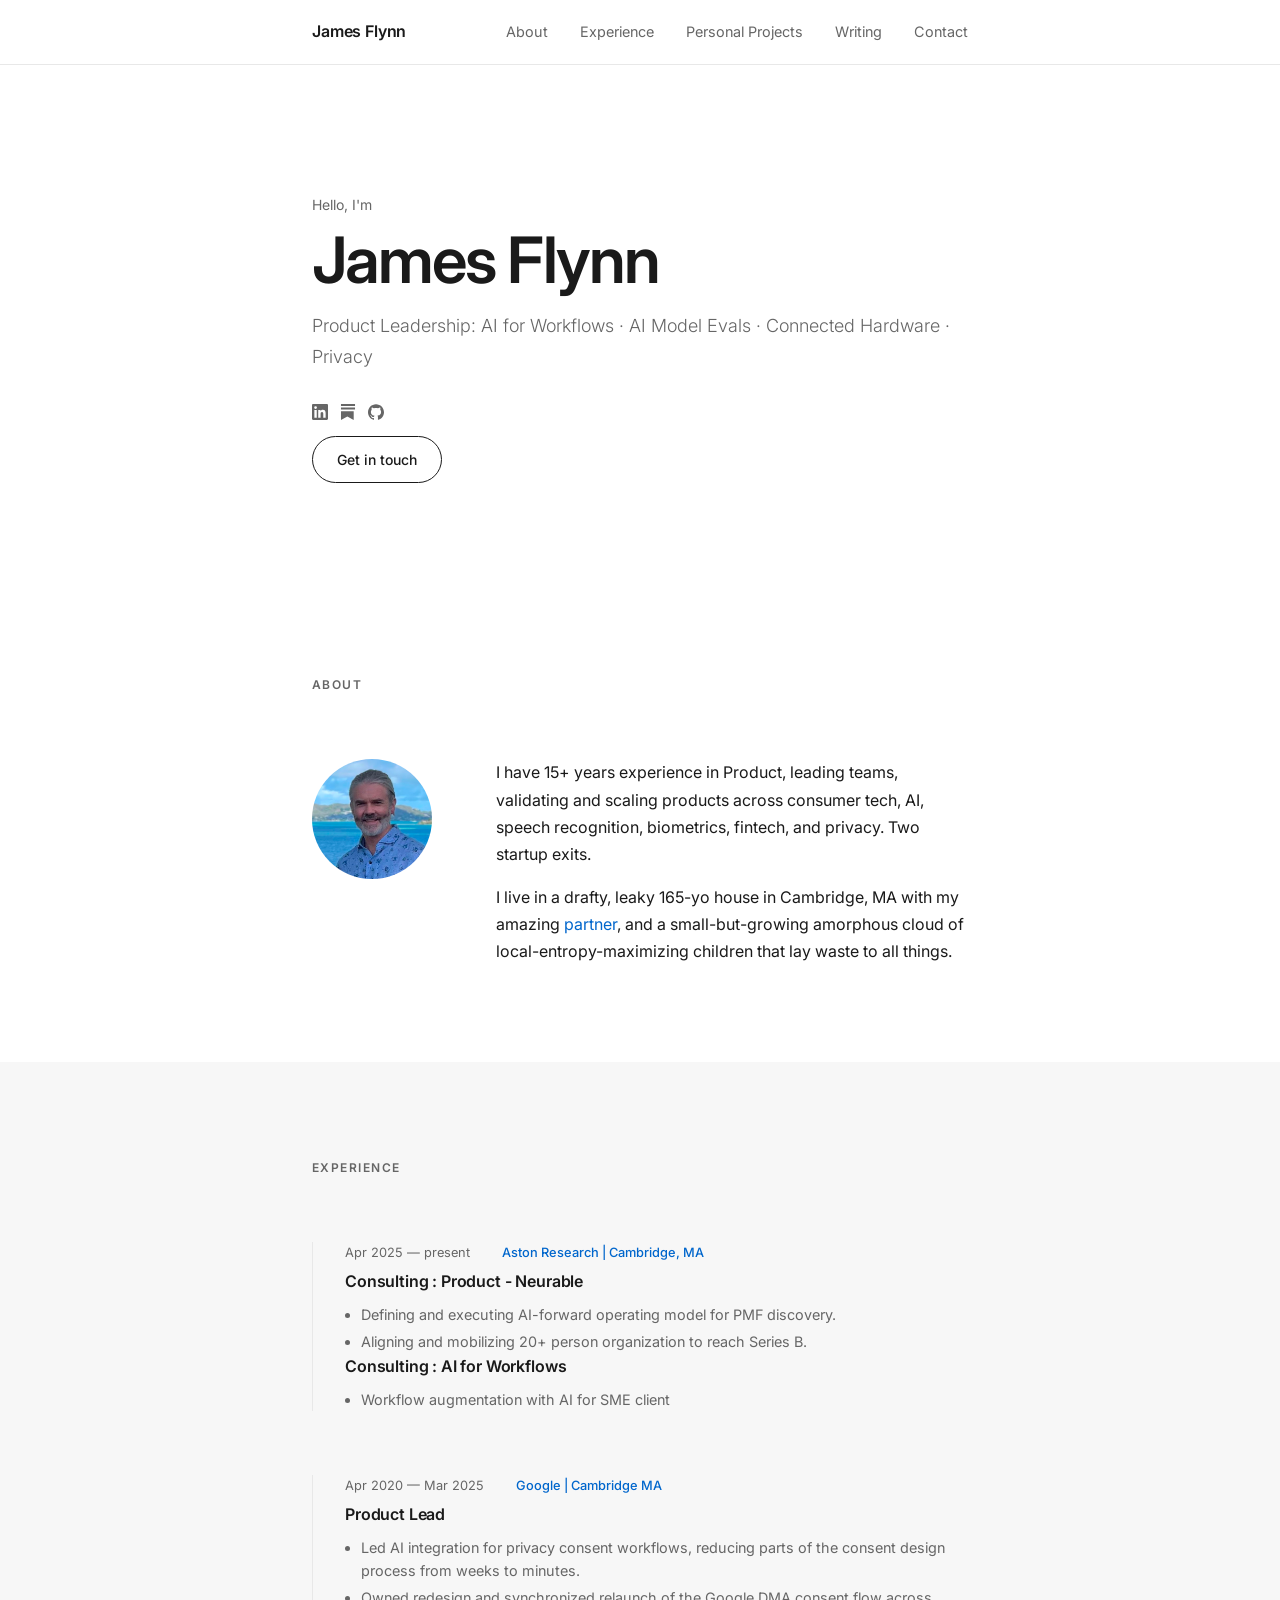
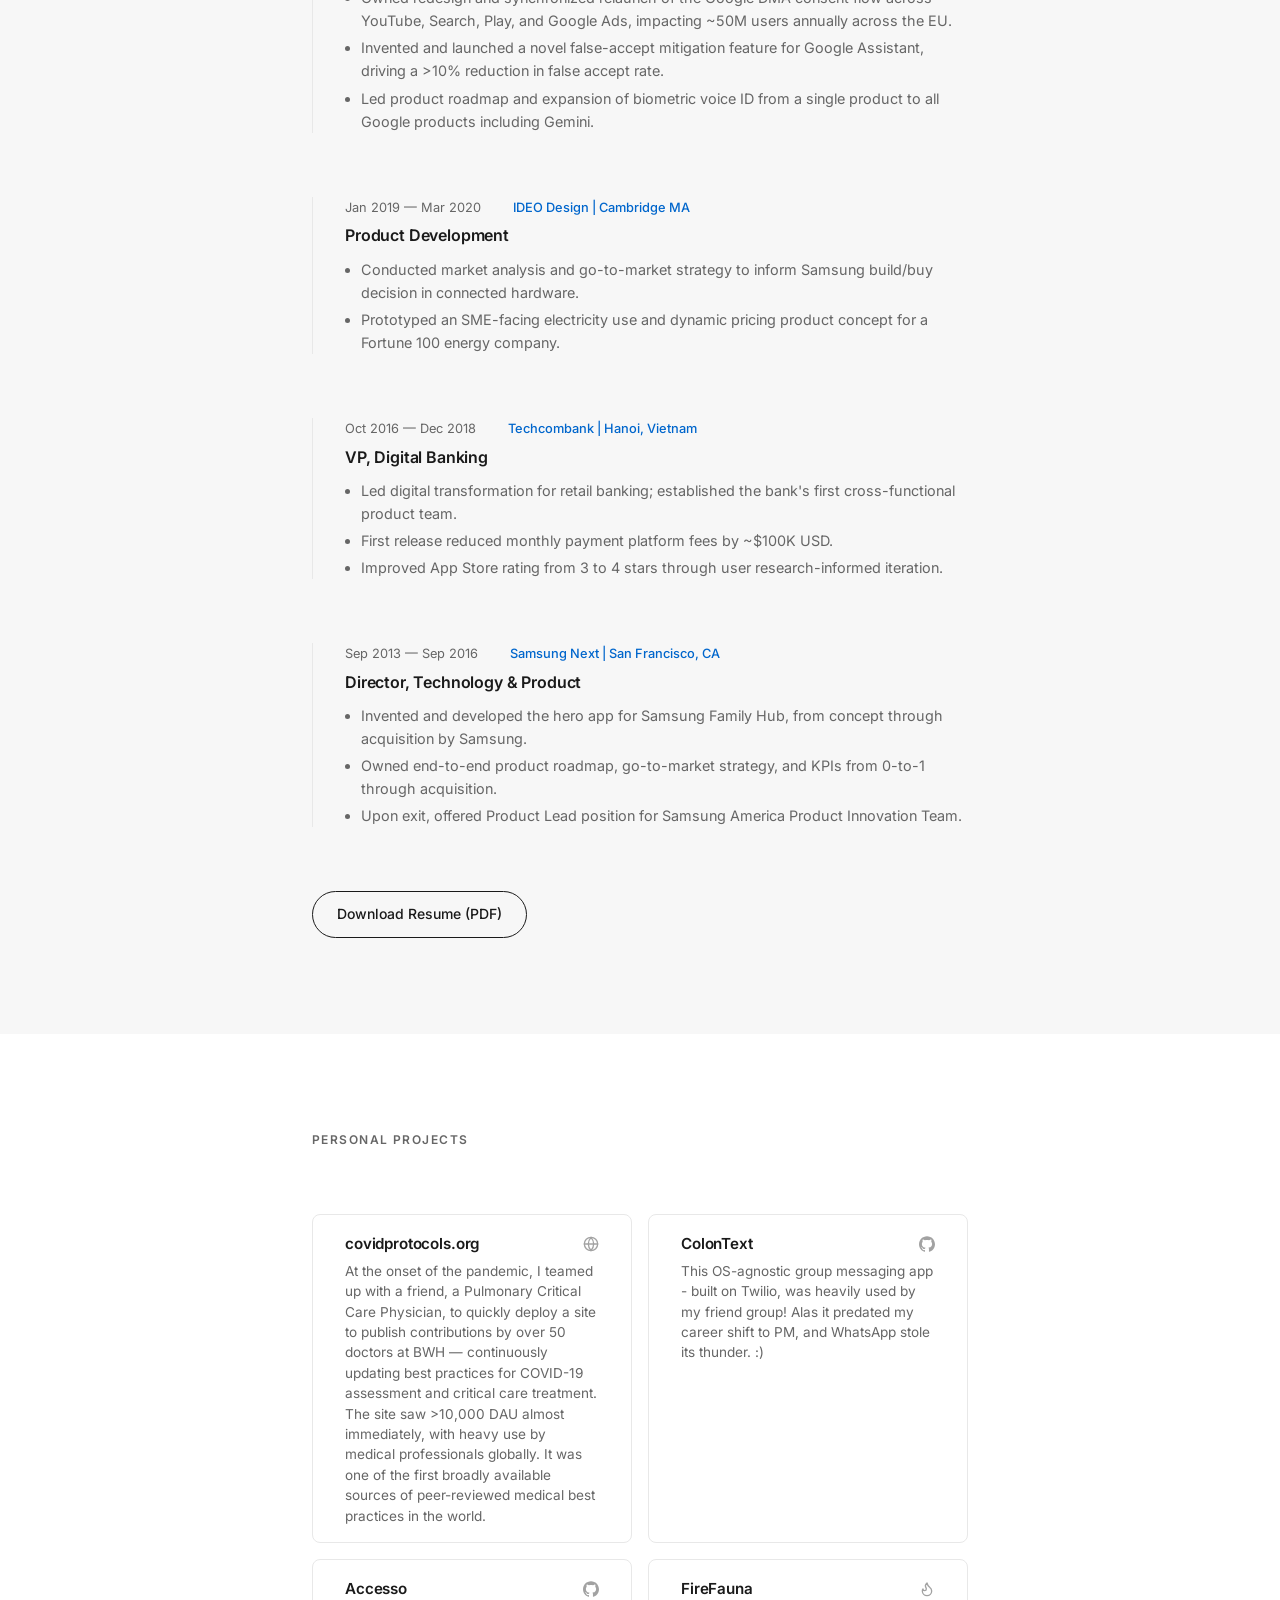
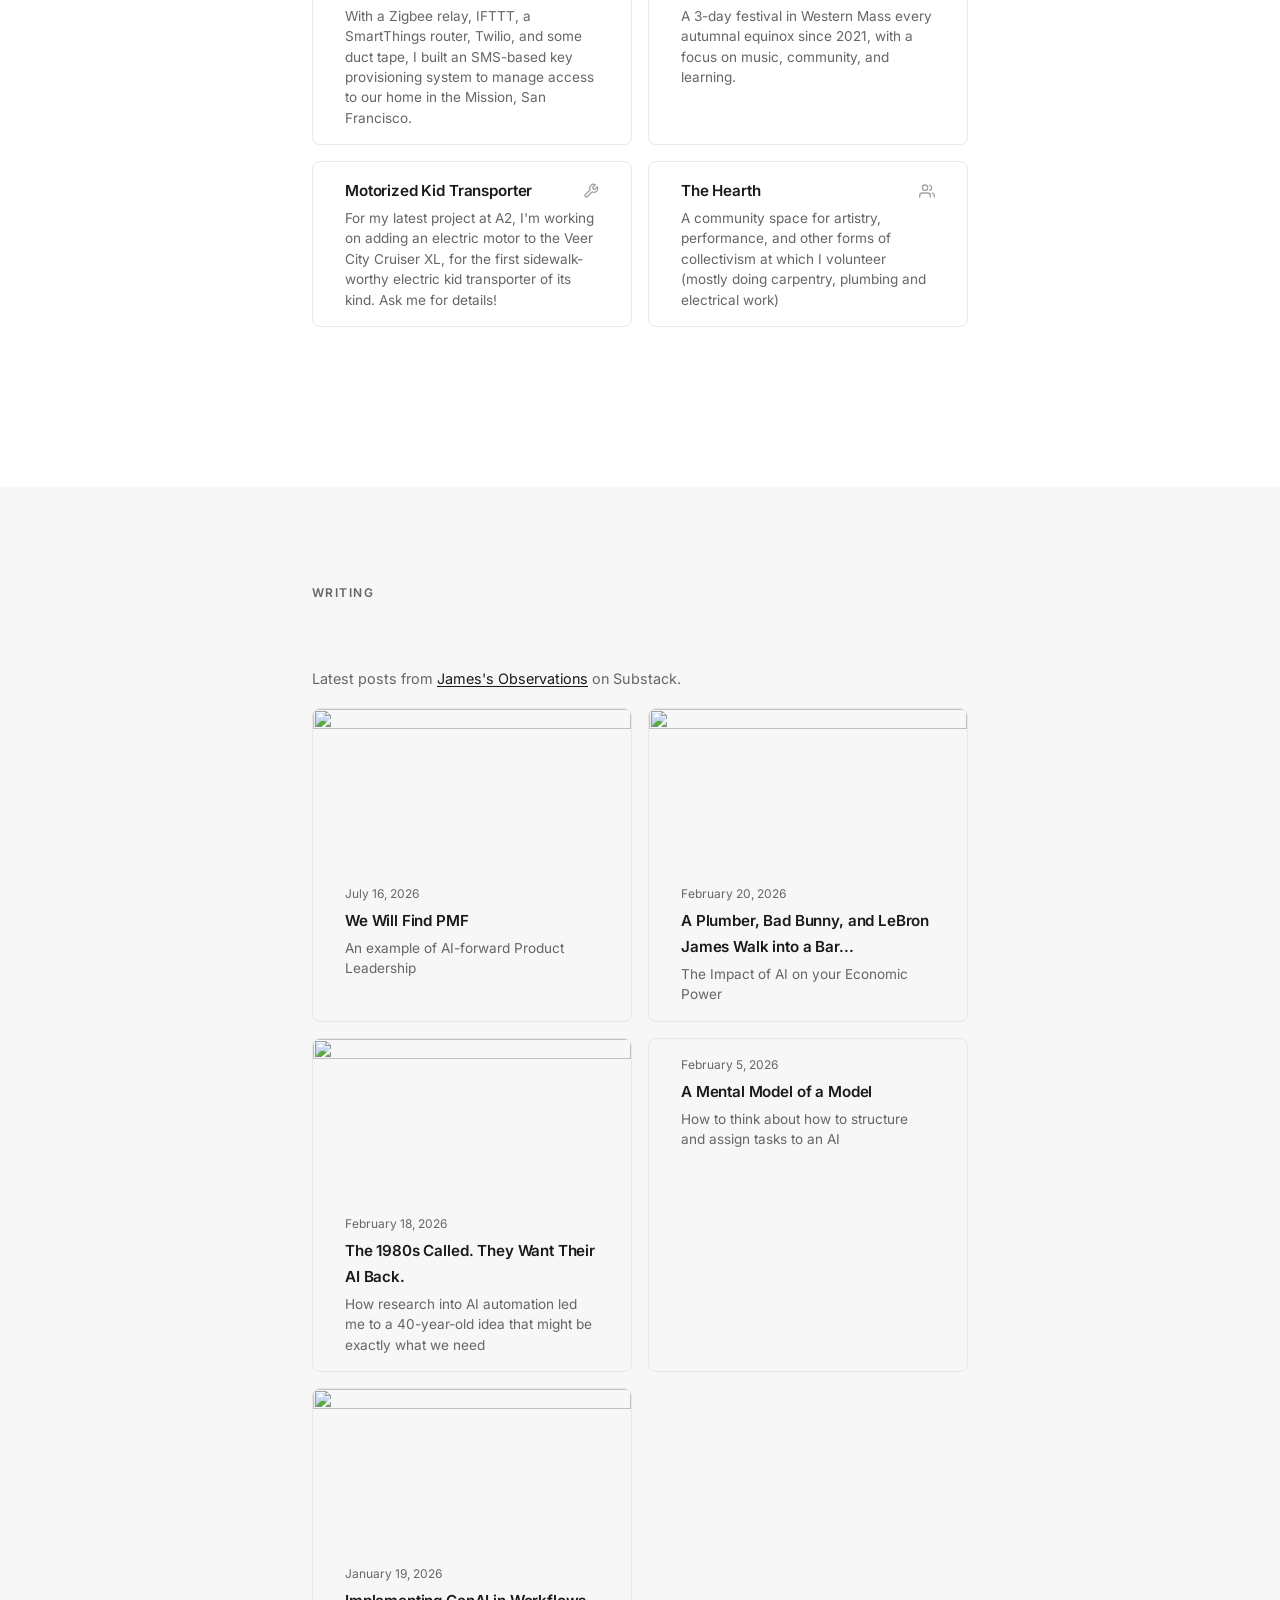
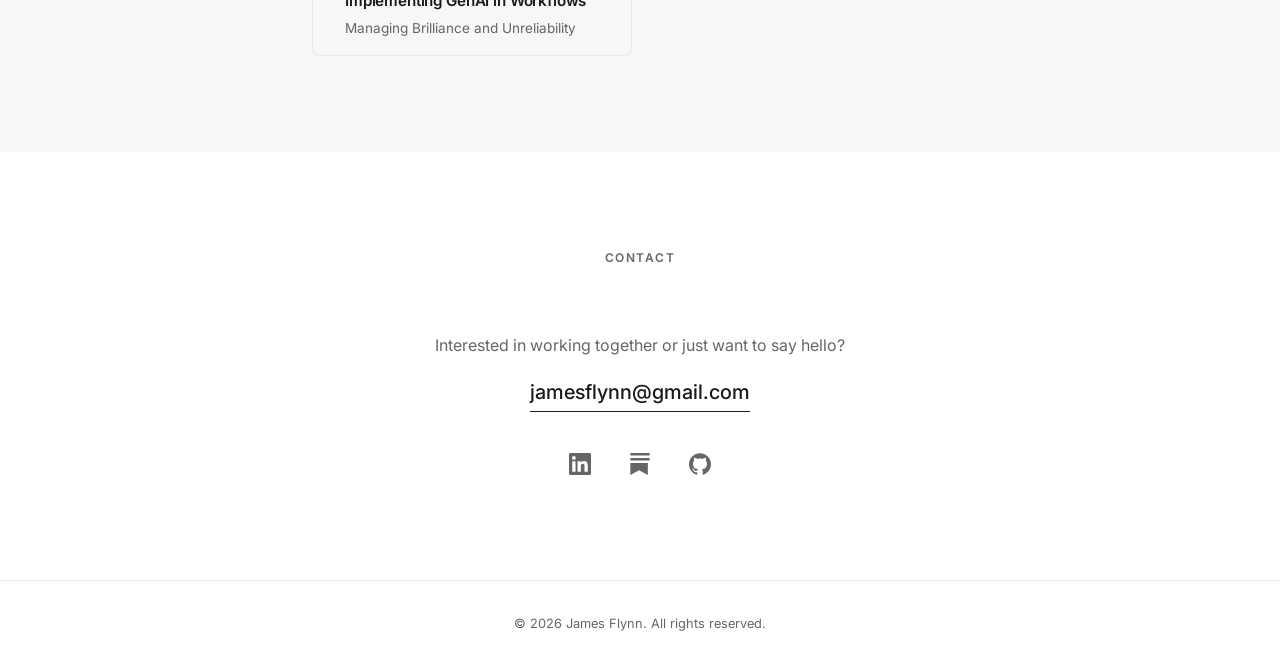
==== commit 41d4f00e: "update date" ====
--- a/index.html
+++ b/index.html
@@ -93,7 +93,7 @@
 
           <li class="timeline-item">
             <div class="timeline-meta">
-              <span class="timeline-date">Apr 2025 — Sept 2026</span>
+              <span class="timeline-date">Apr 2025 — present</span>
               <span class="timeline-company">Aston Research | Cambridge, MA</span>
             </div>
             <h3 class="timeline-role">Consulting : Product - Neurable</h3>
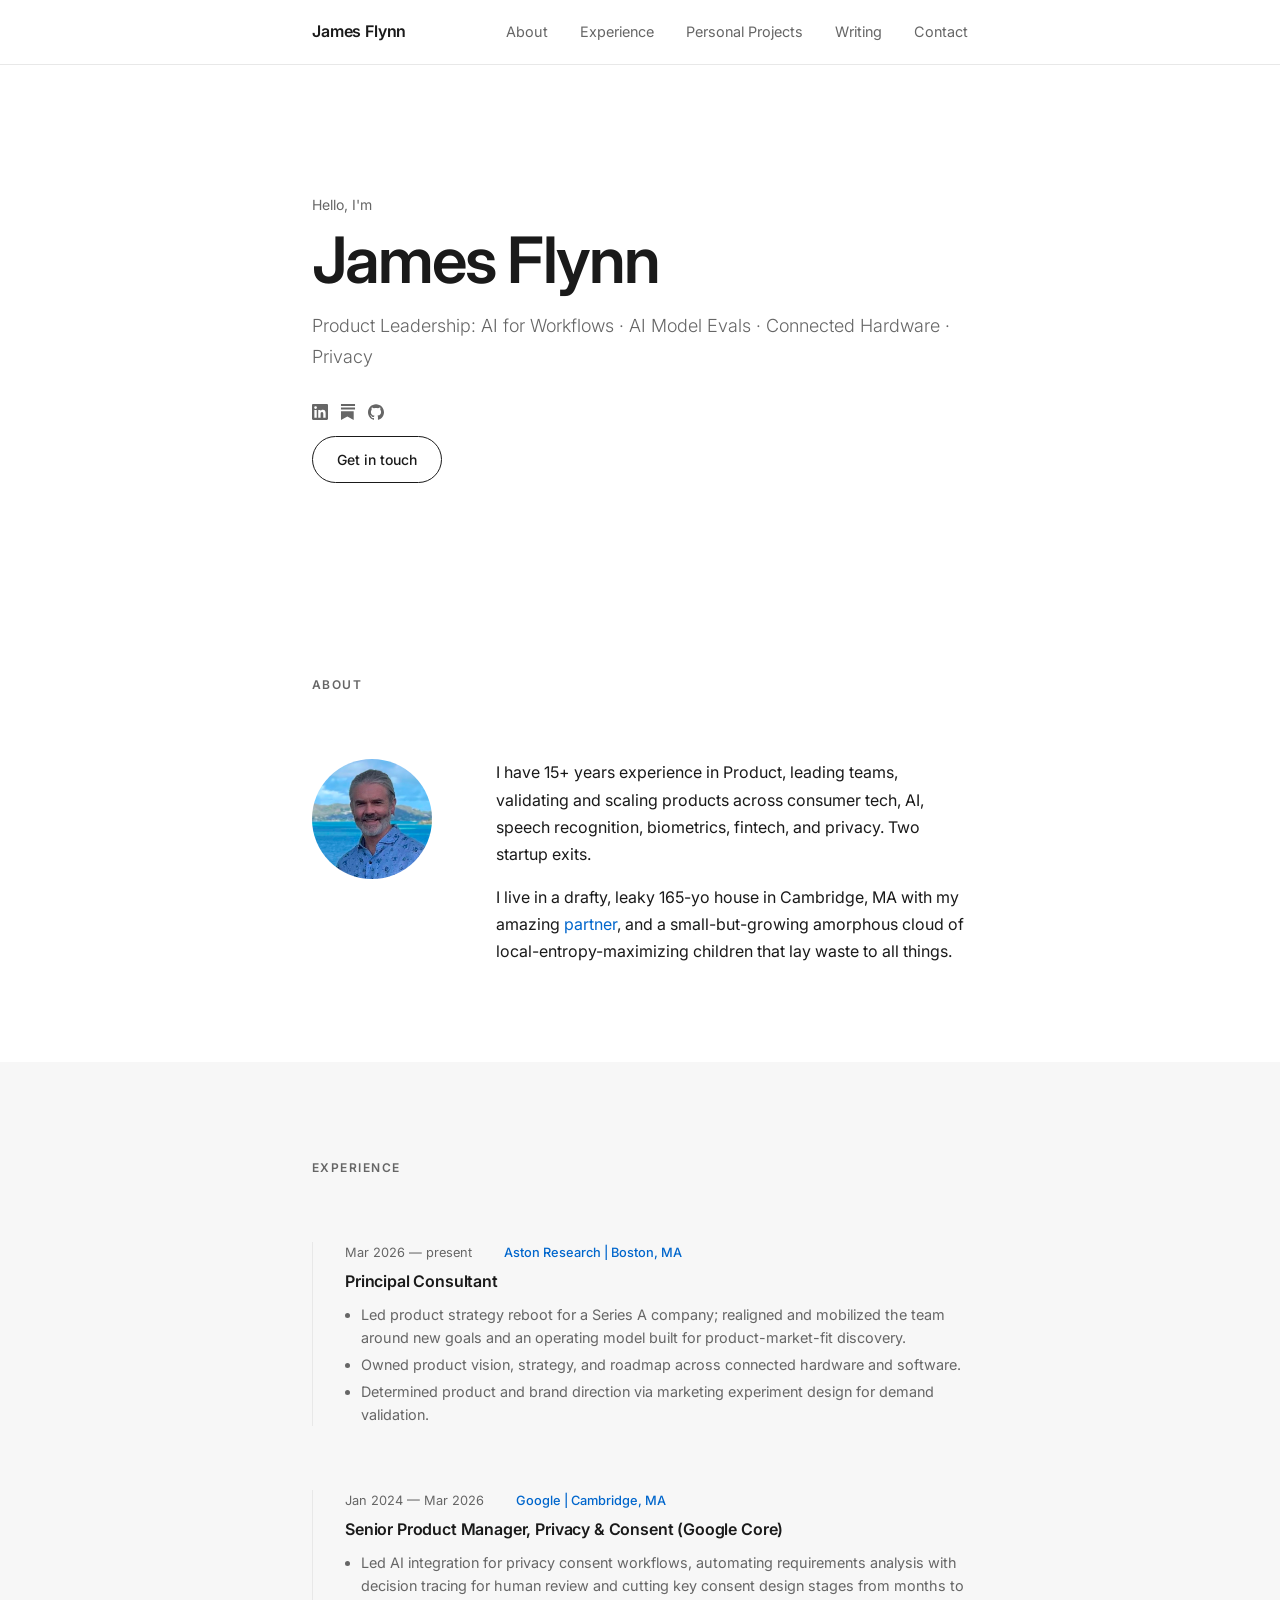
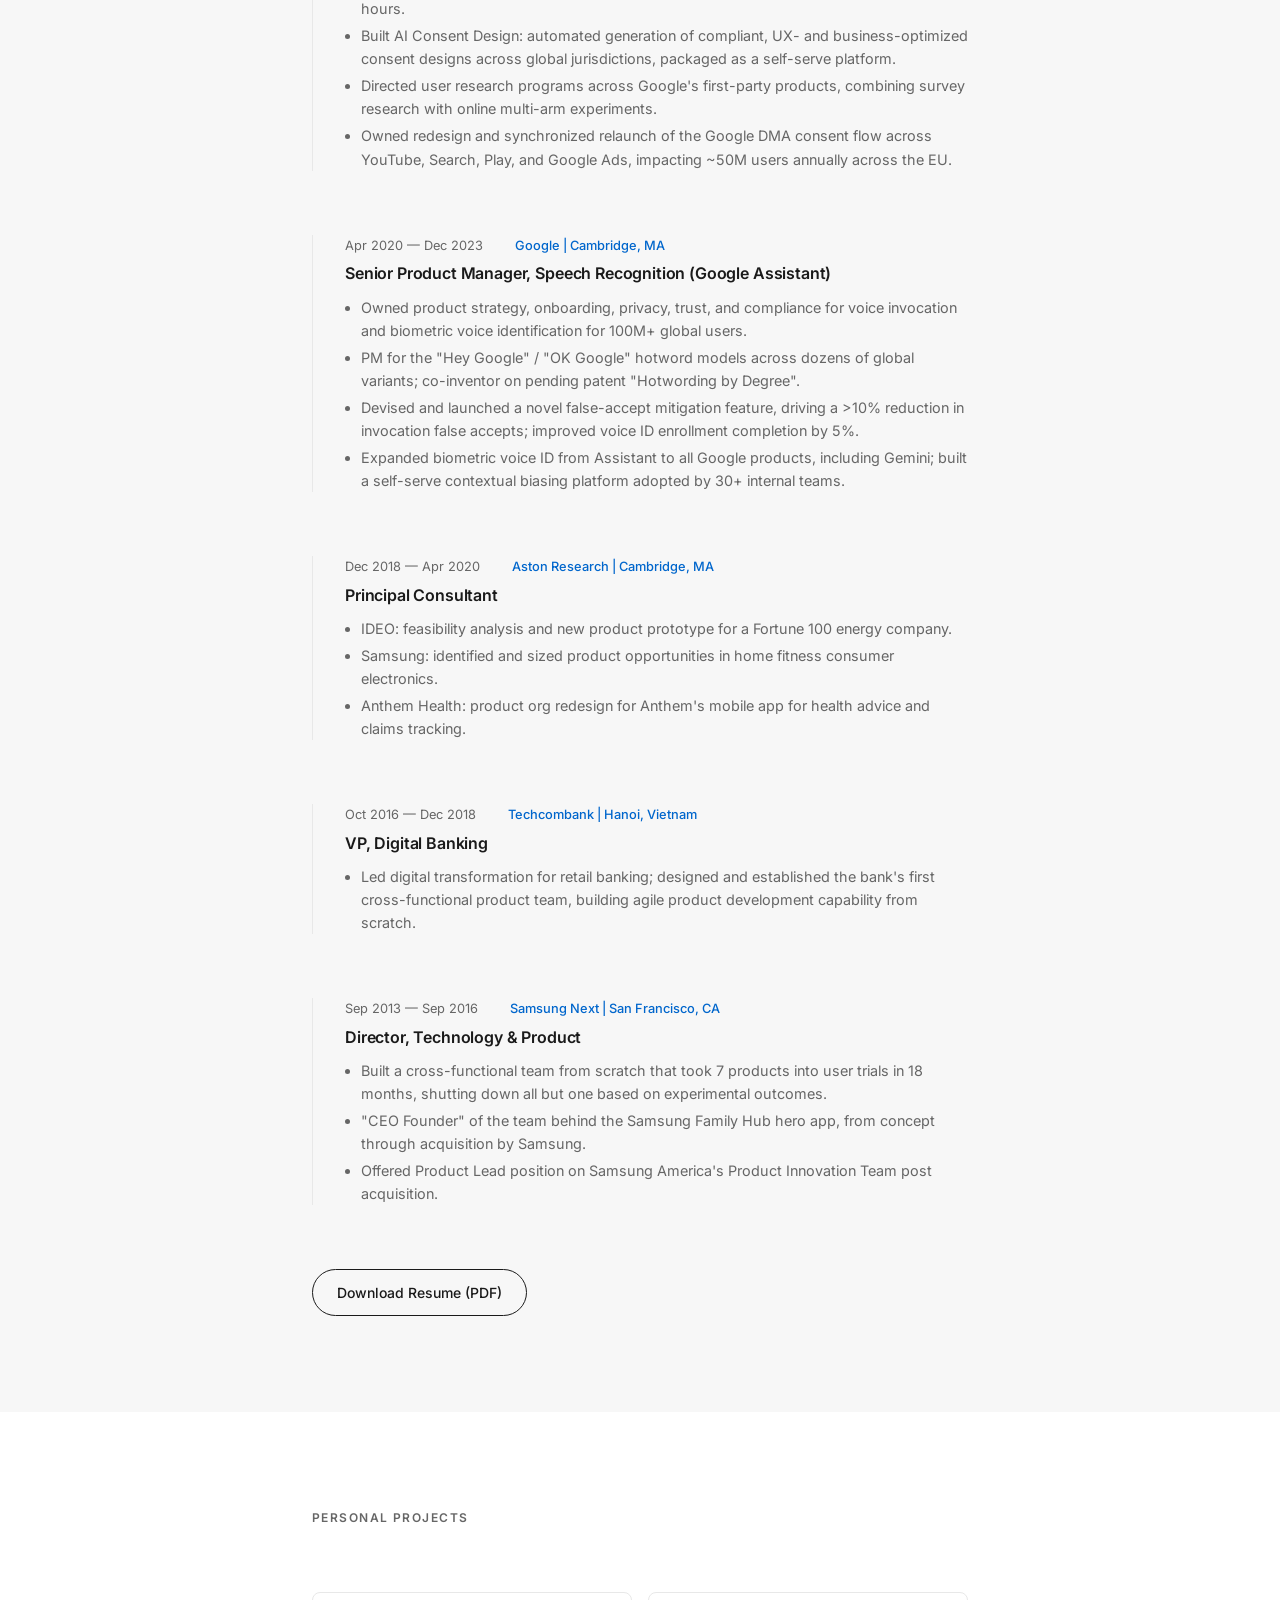
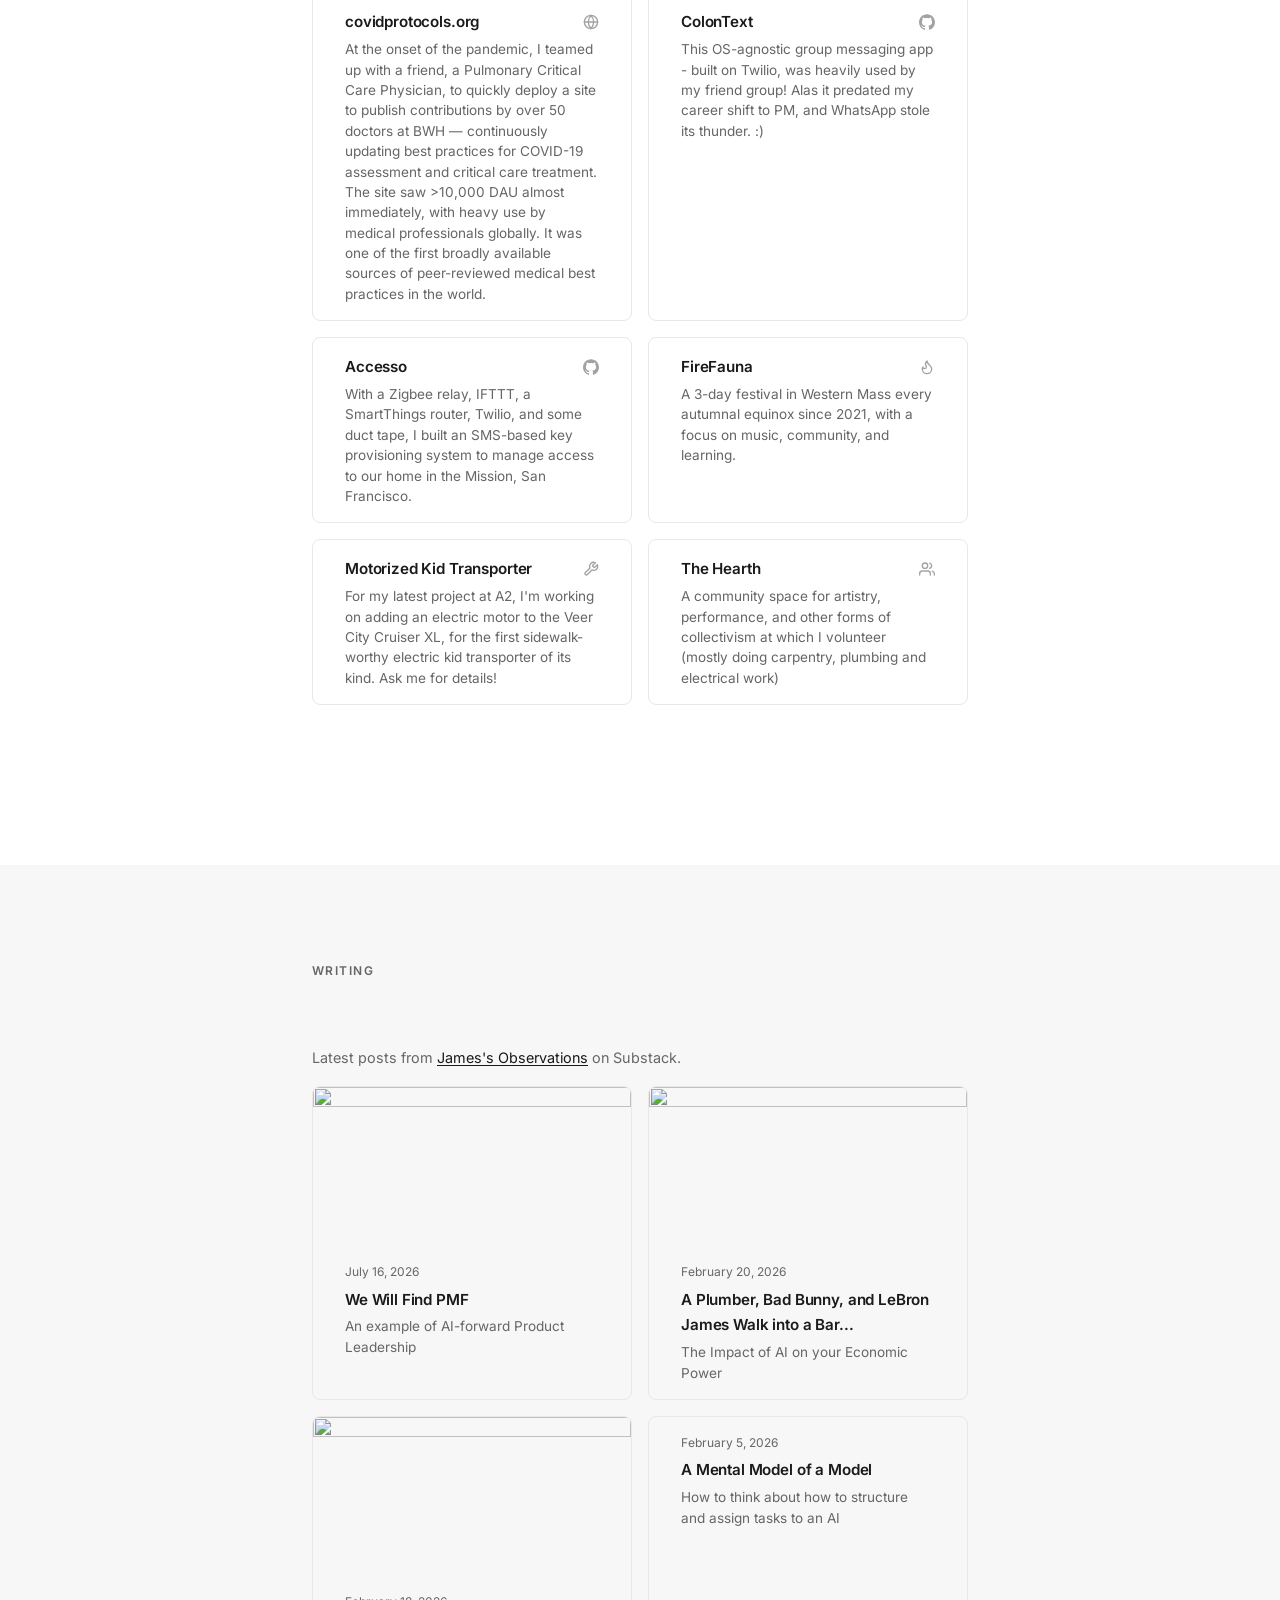
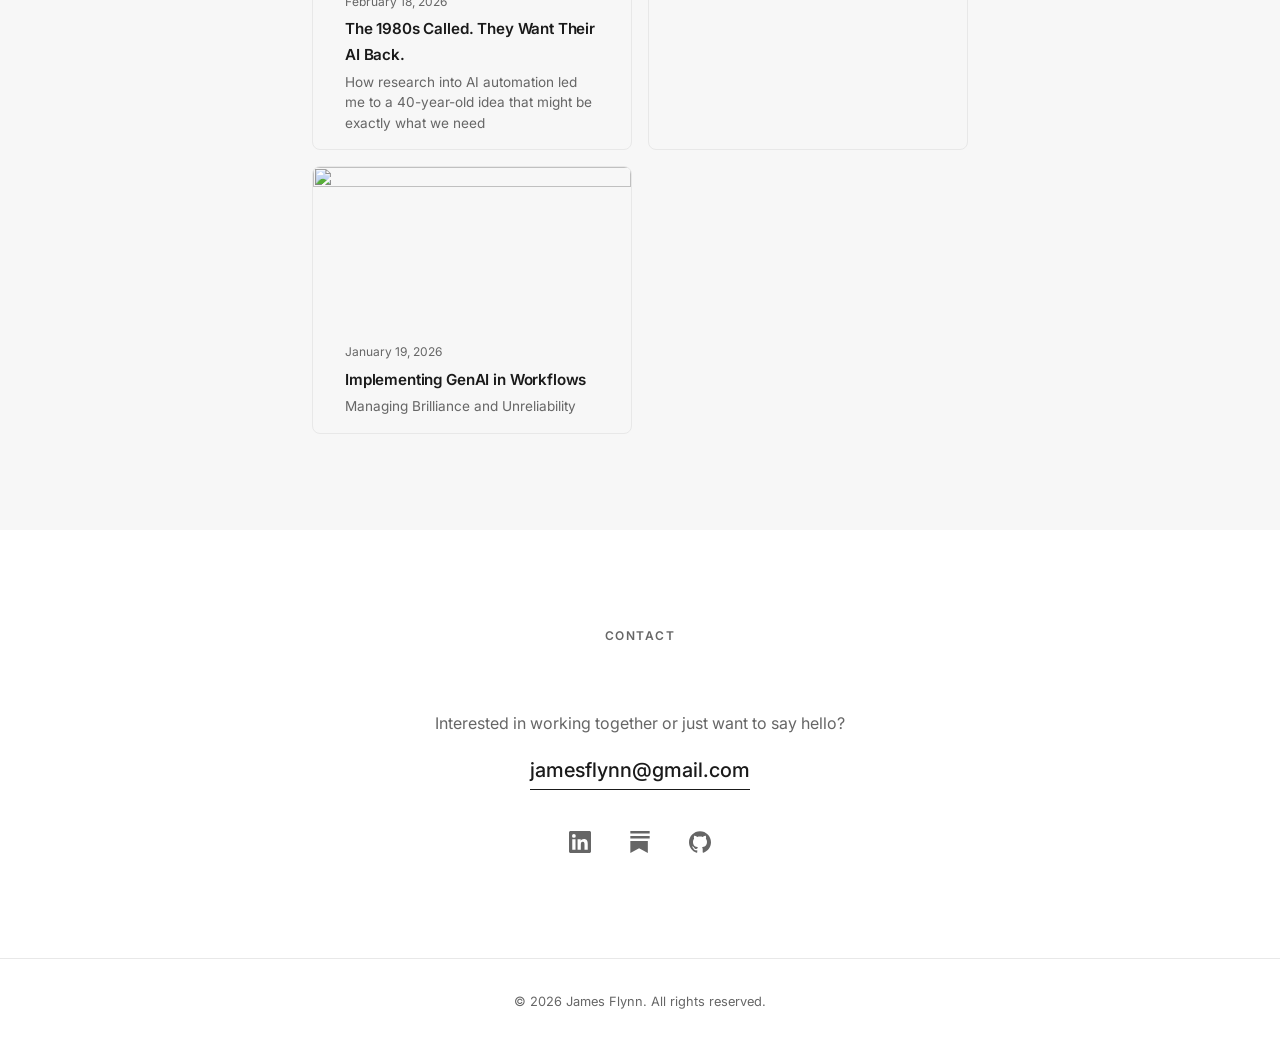
==== commit dcc239cb: "update experience and resume pdf Co-Authored-By: Claude Opus 5.5 <noreply@anthropic.com>" ====
--- a/index.html
+++ b/index.html
@@ -93,43 +93,55 @@
 
           <li class="timeline-item">
             <div class="timeline-meta">
-              <span class="timeline-date">Apr 2025 — present</span>
+              <span class="timeline-date">Mar 2026 — present</span>
+              <span class="timeline-company">Aston Research | Boston, MA</span>
+            </div>
+            <h3 class="timeline-role">Principal Consultant</h3>
+            <ul class="timeline-bullets">
+              <li>Led product strategy reboot for a Series A company; realigned and mobilized the team around new goals and an operating model built for product-market-fit discovery.</li>
+              <li>Owned product vision, strategy, and roadmap across connected hardware and software.</li>
+              <li>Determined product and brand direction via marketing experiment design for demand validation.</li>
+            </ul>
+          </li>
+
+          <li class="timeline-item">
+            <div class="timeline-meta">
+              <span class="timeline-date">Jan 2024 — Mar 2026</span>
+              <span class="timeline-company">Google | Cambridge, MA</span>
+            </div>
+            <h3 class="timeline-role">Senior Product Manager, Privacy &amp; Consent (Google Core)</h3>
+            <ul class="timeline-bullets">
+              <li>Led AI integration for privacy consent workflows, automating requirements analysis with decision tracing for human review and cutting key consent design stages from months to hours.</li>
+              <li>Built AI Consent Design: automated generation of compliant, UX- and business-optimized consent designs across global jurisdictions, packaged as a self-serve platform.</li>
+              <li>Directed user research programs across Google's first-party products, combining survey research with online multi-arm experiments.</li>
+              <li>Owned redesign and synchronized relaunch of the Google DMA consent flow across YouTube, Search, Play, and Google Ads, impacting ~50M users annually across the EU.</li>
+            </ul>
+          </li>
+
+          <li class="timeline-item">
+            <div class="timeline-meta">
+              <span class="timeline-date">Apr 2020 — Dec 2023</span>
+              <span class="timeline-company">Google | Cambridge, MA</span>
+            </div>
+            <h3 class="timeline-role">Senior Product Manager, Speech Recognition (Google Assistant)</h3>
+            <ul class="timeline-bullets">
+              <li>Owned product strategy, onboarding, privacy, trust, and compliance for voice invocation and biometric voice identification for 100M+ global users.</li>
+              <li>PM for the "Hey Google" / "OK Google" hotword models across dozens of global variants; co-inventor on pending patent "Hotwording by Degree".</li>
+              <li>Devised and launched a novel false-accept mitigation feature, driving a &gt;10% reduction in invocation false accepts; improved voice ID enrollment completion by 5%.</li>
+              <li>Expanded biometric voice ID from Assistant to all Google products, including Gemini; built a self-serve contextual biasing platform adopted by 30+ internal teams.</li>
+            </ul>
+          </li>
+
+          <li class="timeline-item">
+            <div class="timeline-meta">
+              <span class="timeline-date">Dec 2018 — Apr 2020</span>
               <span class="timeline-company">Aston Research | Cambridge, MA</span>
             </div>
-            <h3 class="timeline-role">Consulting : Product - Neurable</h3>
-            <ul class="timeline-bullets">
-              <li>Defining and executing AI-forward operating model for PMF discovery.</li>
-              <li>Aligning and mobilizing 20+ person organization to reach Series B.</li>
-            </ul>
-            <h3 class="timeline-role">Consulting : AI for Workflows</h3>
-            <ul class="timeline-bullets">
-              <li>Workflow augmentation with AI for SME client</li>
-            </ul>
-          </li>
-
-          <li class="timeline-item">
-            <div class="timeline-meta">
-              <span class="timeline-date">Apr 2020 — Mar 2025</span>
-              <span class="timeline-company">Google | Cambridge MA</span>
-            </div>
-            <h3 class="timeline-role">Product Lead</h3>
-            <ul class="timeline-bullets">
-              <li>Led AI integration for privacy consent workflows, reducing parts of the consent design process from weeks to minutes.</li>
-              <li>Owned redesign and synchronized relaunch of the Google DMA consent flow across YouTube, Search, Play, and Google Ads, impacting ~50M users annually across the EU.</li>
-              <li>Invented and launched a novel false-accept mitigation feature for Google Assistant, driving a &gt;10% reduction in false accept rate.</li>
-              <li>Led product roadmap and expansion of biometric voice ID from a single product to all Google products including Gemini.</li>
-            </ul>
-          </li>
-
-          <li class="timeline-item">
-            <div class="timeline-meta">
-              <span class="timeline-date">Jan 2019 — Mar 2020</span>
-              <span class="timeline-company">IDEO Design | Cambridge MA</span>
-            </div>
-            <h3 class="timeline-role">Product Development</h3>
-            <ul class="timeline-bullets">
-              <li>Conducted market analysis and go-to-market strategy to inform Samsung build/buy decision in connected hardware.</li>
-              <li>Prototyped an SME-facing electricity use and dynamic pricing product concept for a Fortune 100 energy company.</li>
+            <h3 class="timeline-role">Principal Consultant</h3>
+            <ul class="timeline-bullets">
+              <li>IDEO: feasibility analysis and new product prototype for a Fortune 100 energy company.</li>
+              <li>Samsung: identified and sized product opportunities in home fitness consumer electronics.</li>
+              <li>Anthem Health: product org redesign for Anthem's mobile app for health advice and claims tracking.</li>
             </ul>
           </li>
 
@@ -140,9 +152,7 @@
             </div>
             <h3 class="timeline-role">VP, Digital Banking</h3>
             <ul class="timeline-bullets">
-              <li>Led digital transformation for retail banking; established the bank's first cross-functional product team.</li>
-              <li>First release reduced monthly payment platform fees by ~$100K USD.</li>
-              <li>Improved App Store rating from 3 to 4 stars through user research-informed iteration.</li>
+              <li>Led digital transformation for retail banking; designed and established the bank's first cross-functional product team, building agile product development capability from scratch.</li>
             </ul>
           </li>
 
@@ -153,9 +163,9 @@
             </div>
             <h3 class="timeline-role">Director, Technology &amp; Product</h3>
             <ul class="timeline-bullets">
-              <li>Invented and developed the hero app for Samsung Family Hub, from concept through acquisition by Samsung.</li>
-              <li>Owned end-to-end product roadmap, go-to-market strategy, and KPIs from 0-to-1 through acquisition.</li>
-              <li>Upon exit, offered Product Lead position for Samsung America Product Innovation Team.</li>
+              <li>Built a cross-functional team from scratch that took 7 products into user trials in 18 months, shutting down all but one based on experimental outcomes.</li>
+              <li>"CEO Founder" of the team behind the Samsung Family Hub hero app, from concept through acquisition by Samsung.</li>
+              <li>Offered Product Lead position on Samsung America's Product Innovation Team post acquisition.</li>
             </ul>
           </li>
 
--- a/style.css
+++ b/style.css
@@ -621,6 +621,13 @@
   margin-top: var(--space-md);
 }
 
+.project-video {
+  aspect-ratio: 9 / 16;
+  max-width: 360px;
+  border: 0;
+  margin-top: 0;
+}
+
 .equation {
   display: flex;
   align-items: center;
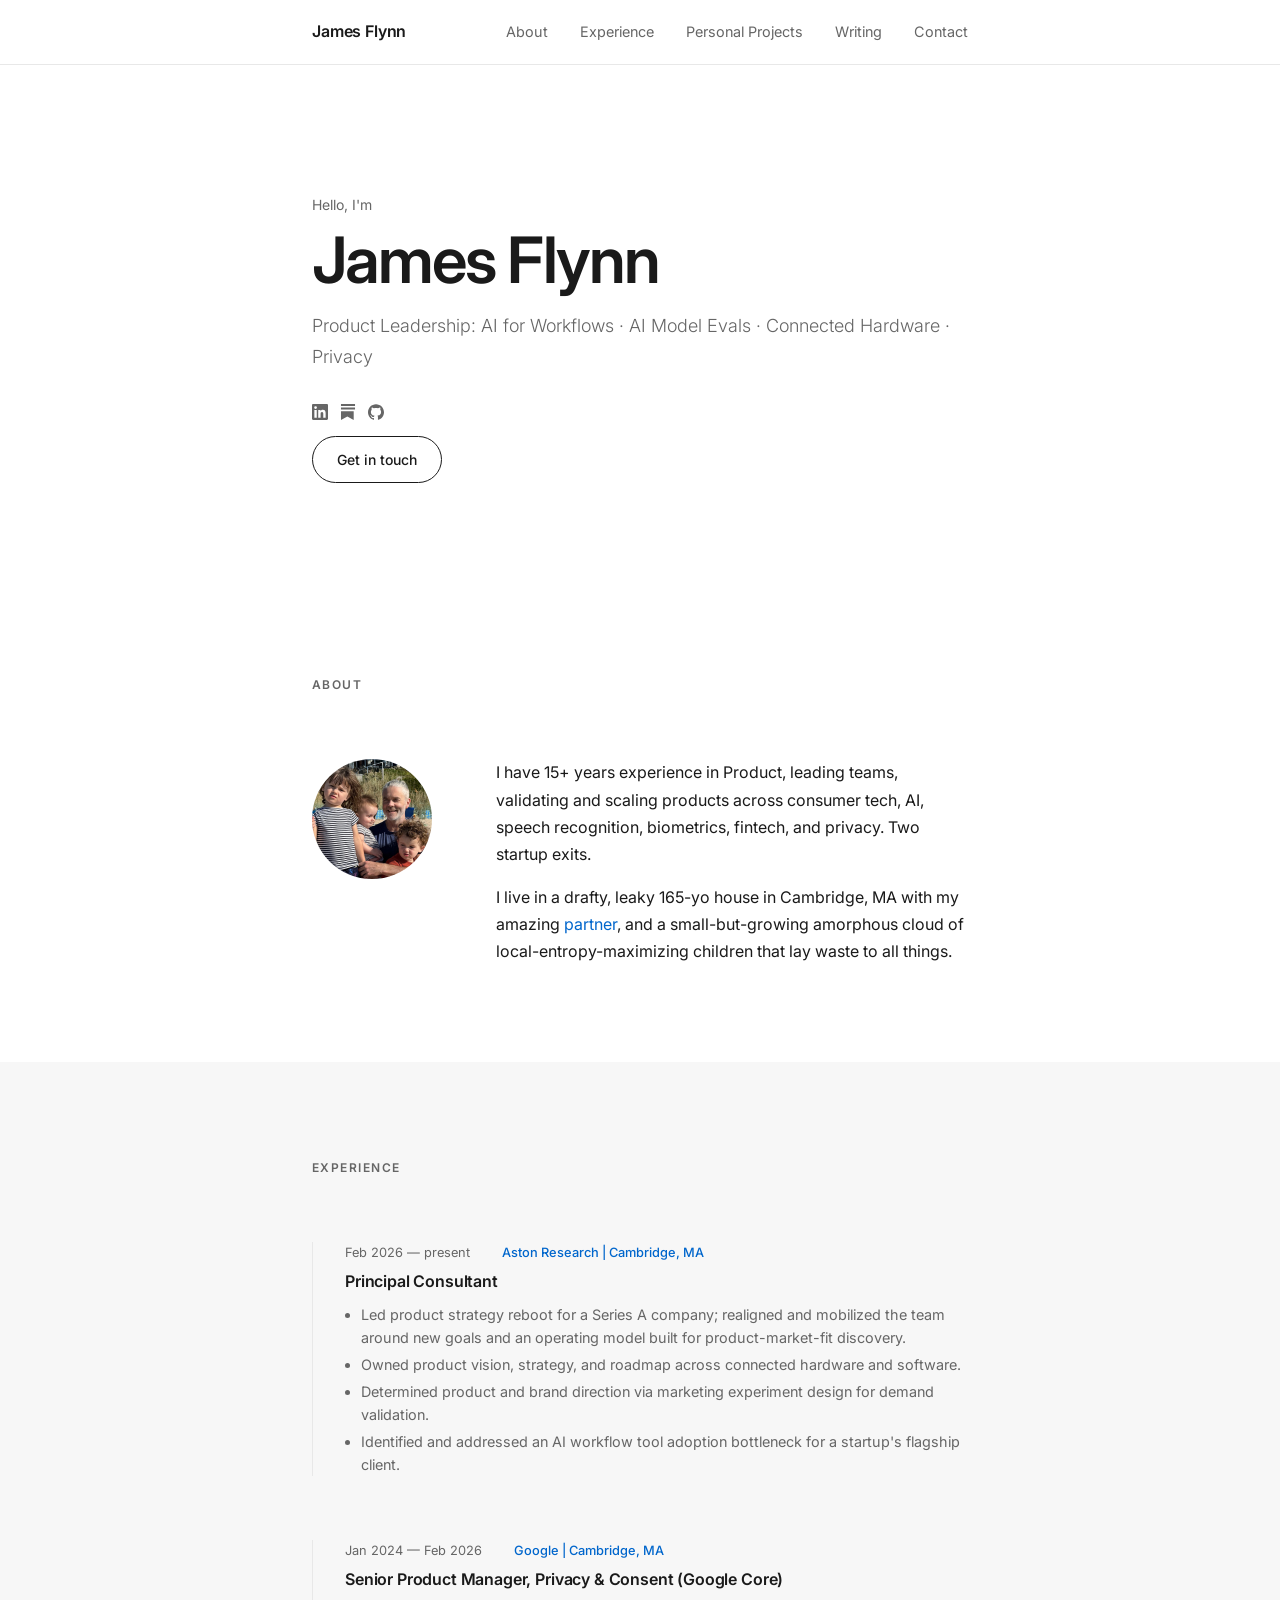
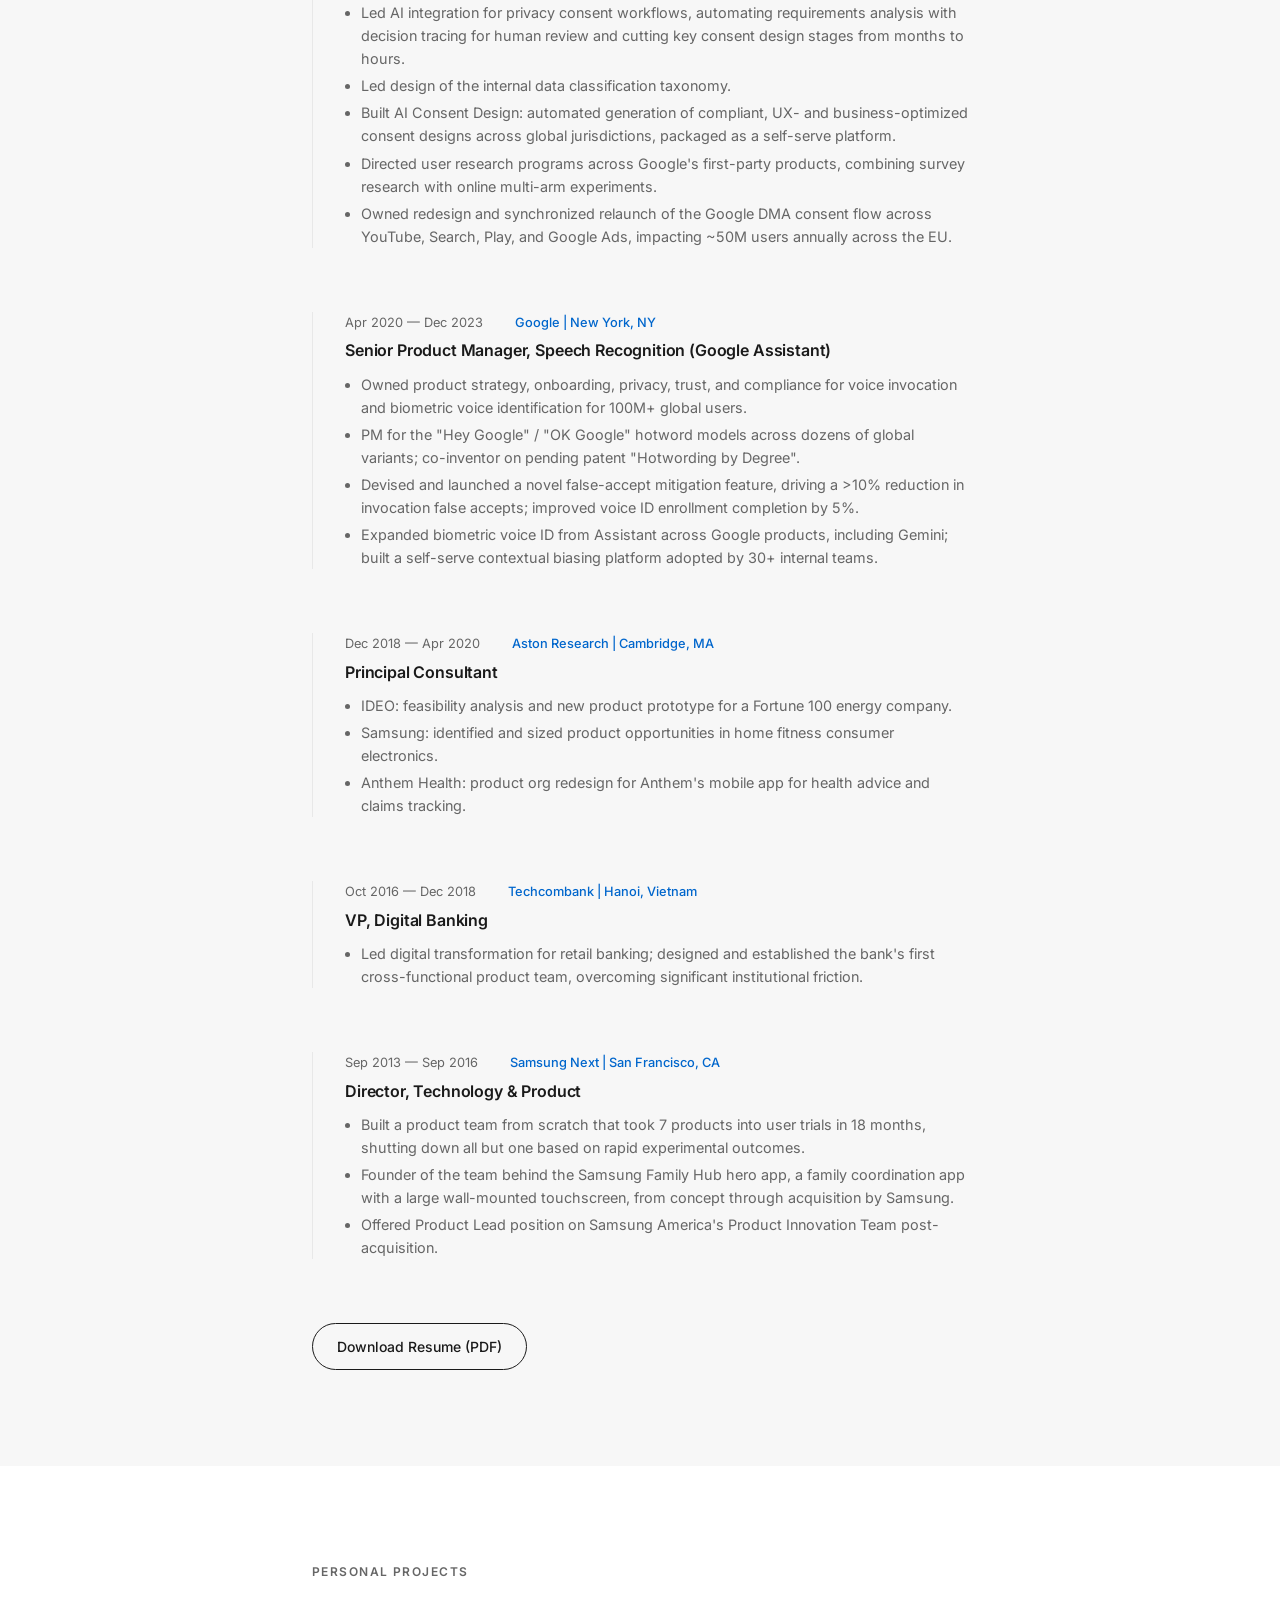
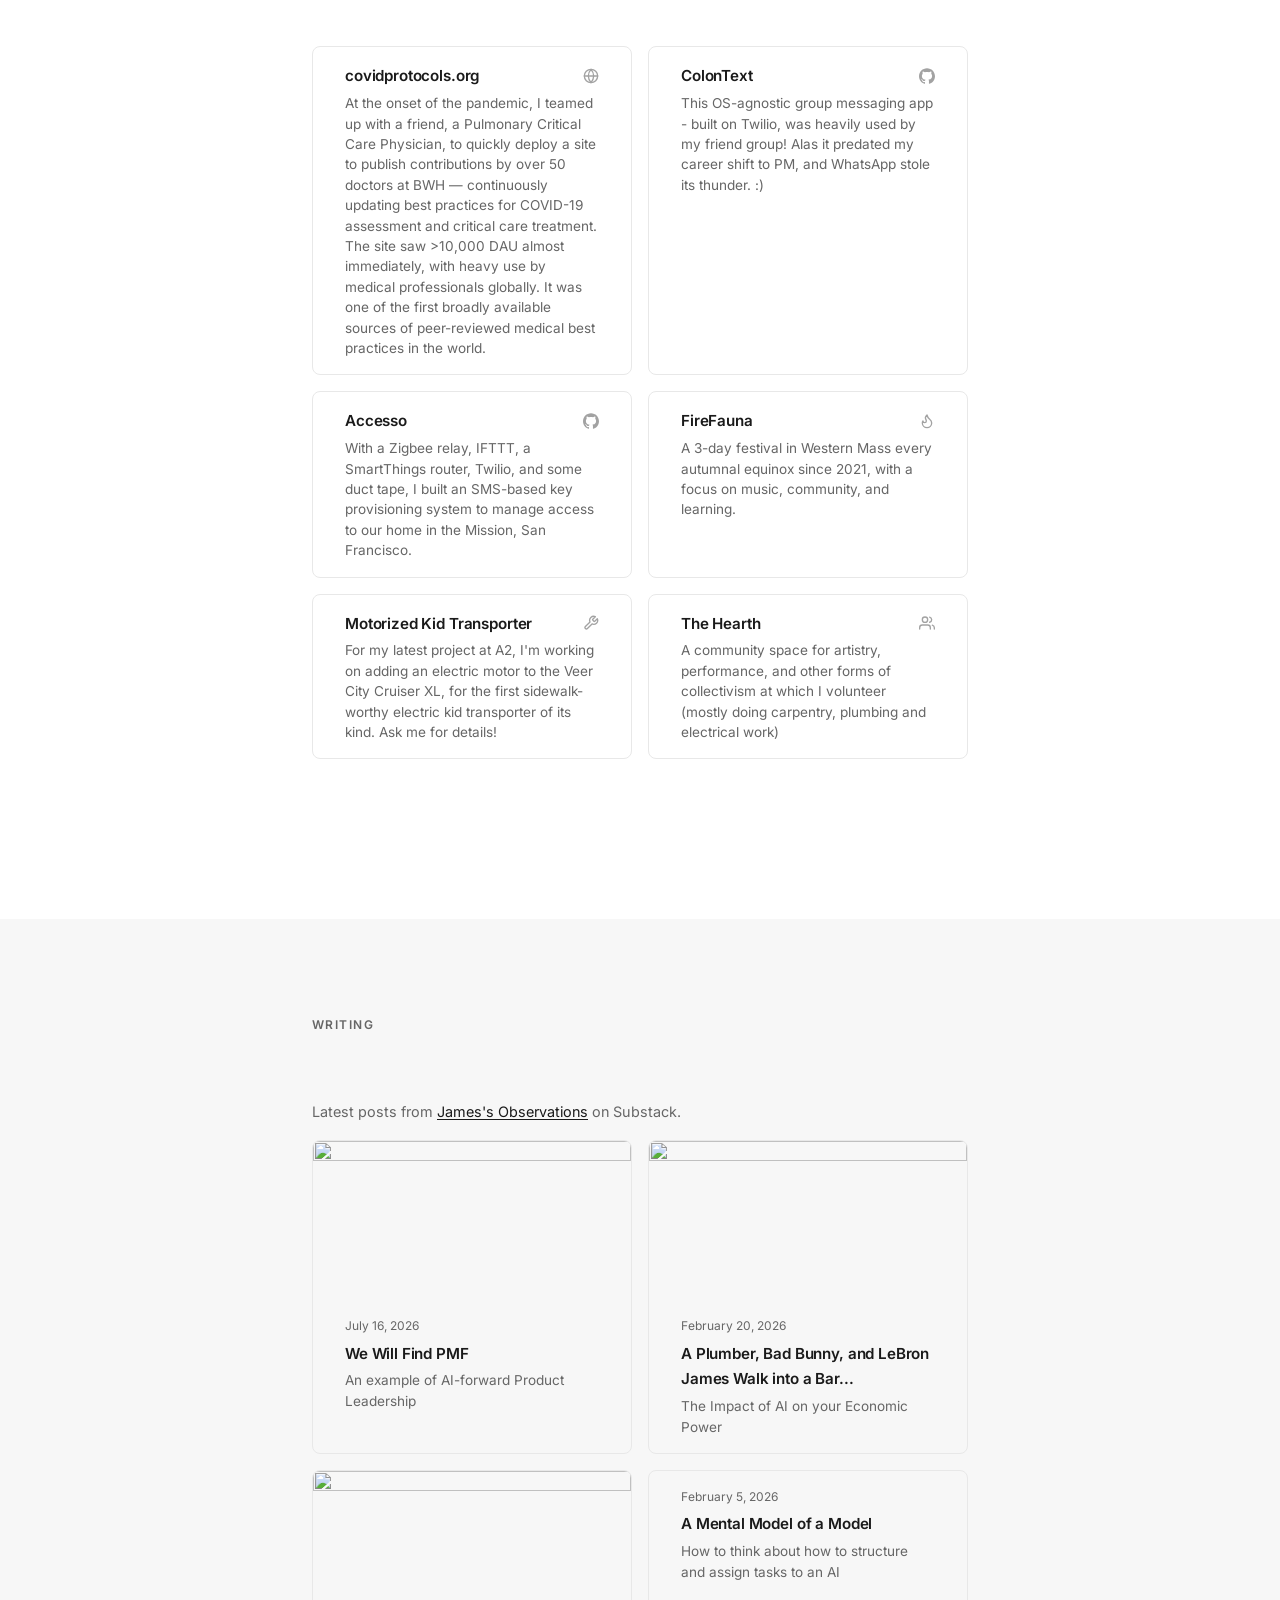
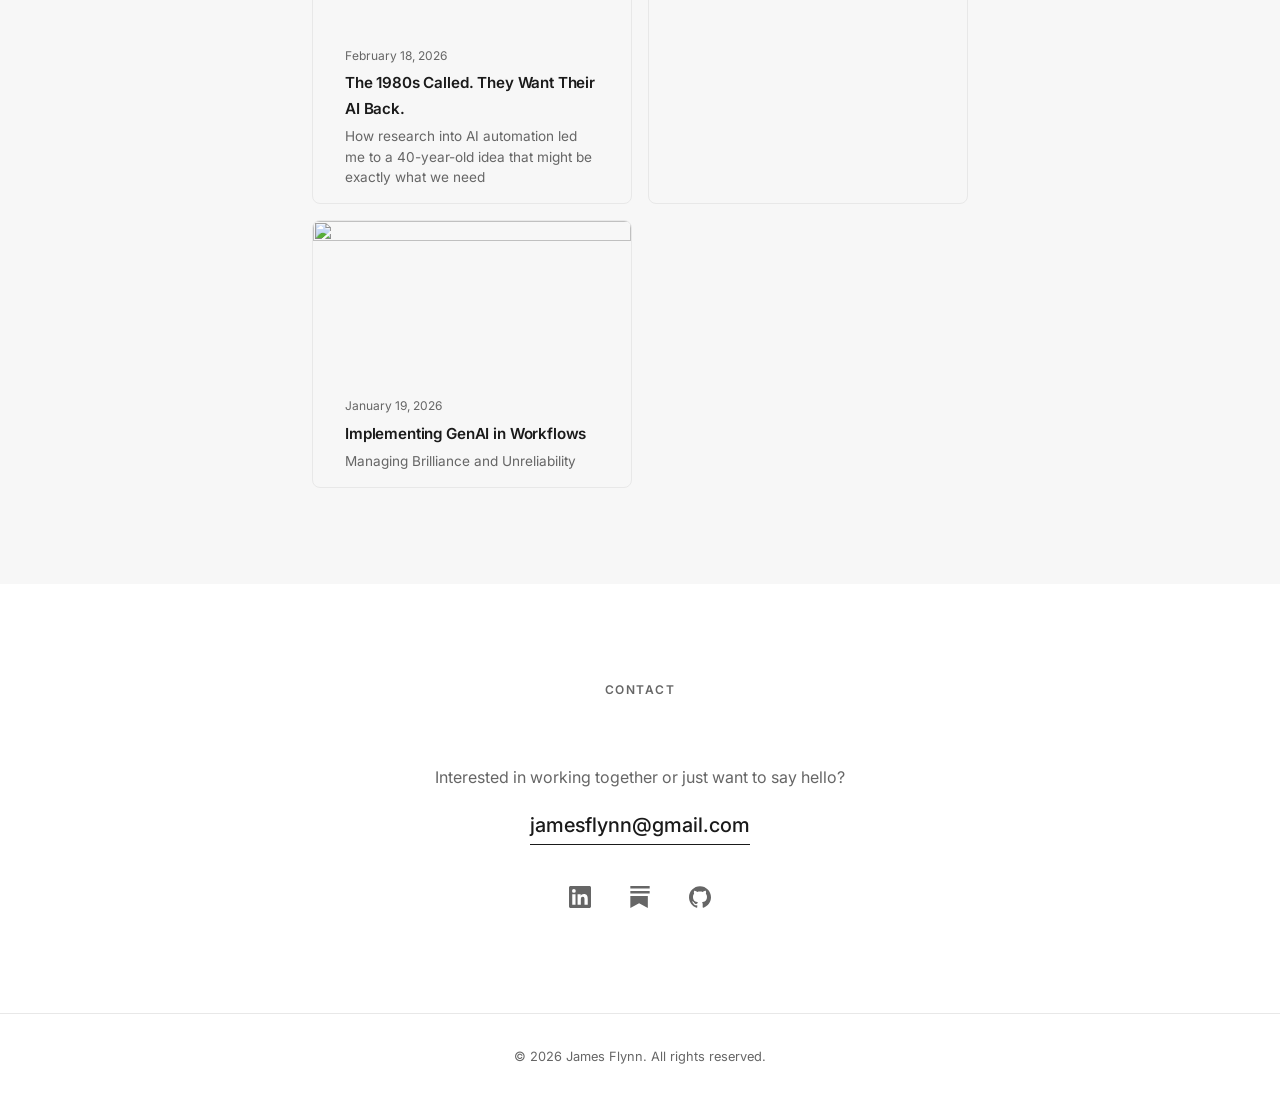
==== commit 8dfacb46: "update resume pdf and sync experience section Co-Authored-By: Claude Opus 5.5 <noreply@anthropic.com" ====
--- a/index.html
+++ b/index.html
@@ -93,25 +93,27 @@
 
           <li class="timeline-item">
             <div class="timeline-meta">
-              <span class="timeline-date">Mar 2026 — present</span>
-              <span class="timeline-company">Aston Research | Boston, MA</span>
+              <span class="timeline-date">Feb 2026 — present</span>
+              <span class="timeline-company">Aston Research | Cambridge, MA</span>
             </div>
             <h3 class="timeline-role">Principal Consultant</h3>
             <ul class="timeline-bullets">
               <li>Led product strategy reboot for a Series A company; realigned and mobilized the team around new goals and an operating model built for product-market-fit discovery.</li>
               <li>Owned product vision, strategy, and roadmap across connected hardware and software.</li>
               <li>Determined product and brand direction via marketing experiment design for demand validation.</li>
-            </ul>
-          </li>
-
-          <li class="timeline-item">
-            <div class="timeline-meta">
-              <span class="timeline-date">Jan 2024 — Mar 2026</span>
+              <li>Identified and addressed an AI workflow tool adoption bottleneck for a startup's flagship client.</li>
+            </ul>
+          </li>
+
+          <li class="timeline-item">
+            <div class="timeline-meta">
+              <span class="timeline-date">Jan 2024 — Feb 2026</span>
               <span class="timeline-company">Google | Cambridge, MA</span>
             </div>
             <h3 class="timeline-role">Senior Product Manager, Privacy &amp; Consent (Google Core)</h3>
             <ul class="timeline-bullets">
               <li>Led AI integration for privacy consent workflows, automating requirements analysis with decision tracing for human review and cutting key consent design stages from months to hours.</li>
+              <li>Led design of the internal data classification taxonomy.</li>
               <li>Built AI Consent Design: automated generation of compliant, UX- and business-optimized consent designs across global jurisdictions, packaged as a self-serve platform.</li>
               <li>Directed user research programs across Google's first-party products, combining survey research with online multi-arm experiments.</li>
               <li>Owned redesign and synchronized relaunch of the Google DMA consent flow across YouTube, Search, Play, and Google Ads, impacting ~50M users annually across the EU.</li>
@@ -121,14 +123,14 @@
           <li class="timeline-item">
             <div class="timeline-meta">
               <span class="timeline-date">Apr 2020 — Dec 2023</span>
-              <span class="timeline-company">Google | Cambridge, MA</span>
+              <span class="timeline-company">Google | New York, NY</span>
             </div>
             <h3 class="timeline-role">Senior Product Manager, Speech Recognition (Google Assistant)</h3>
             <ul class="timeline-bullets">
               <li>Owned product strategy, onboarding, privacy, trust, and compliance for voice invocation and biometric voice identification for 100M+ global users.</li>
               <li>PM for the "Hey Google" / "OK Google" hotword models across dozens of global variants; co-inventor on pending patent "Hotwording by Degree".</li>
               <li>Devised and launched a novel false-accept mitigation feature, driving a &gt;10% reduction in invocation false accepts; improved voice ID enrollment completion by 5%.</li>
-              <li>Expanded biometric voice ID from Assistant to all Google products, including Gemini; built a self-serve contextual biasing platform adopted by 30+ internal teams.</li>
+              <li>Expanded biometric voice ID from Assistant across Google products, including Gemini; built a self-serve contextual biasing platform adopted by 30+ internal teams.</li>
             </ul>
           </li>
 
@@ -152,7 +154,7 @@
             </div>
             <h3 class="timeline-role">VP, Digital Banking</h3>
             <ul class="timeline-bullets">
-              <li>Led digital transformation for retail banking; designed and established the bank's first cross-functional product team, building agile product development capability from scratch.</li>
+              <li>Led digital transformation for retail banking; designed and established the bank's first cross-functional product team, overcoming significant institutional friction.</li>
             </ul>
           </li>
 
@@ -163,9 +165,9 @@
             </div>
             <h3 class="timeline-role">Director, Technology &amp; Product</h3>
             <ul class="timeline-bullets">
-              <li>Built a cross-functional team from scratch that took 7 products into user trials in 18 months, shutting down all but one based on experimental outcomes.</li>
-              <li>"CEO Founder" of the team behind the Samsung Family Hub hero app, from concept through acquisition by Samsung.</li>
-              <li>Offered Product Lead position on Samsung America's Product Innovation Team post acquisition.</li>
+              <li>Built a product team from scratch that took 7 products into user trials in 18 months, shutting down all but one based on rapid experimental outcomes.</li>
+              <li>Founder of the team behind the Samsung Family Hub hero app, a family coordination app with a large wall-mounted touchscreen, from concept through acquisition by Samsung.</li>
+              <li>Offered Product Lead position on Samsung America's Product Innovation Team post-acquisition.</li>
             </ul>
           </li>
 
